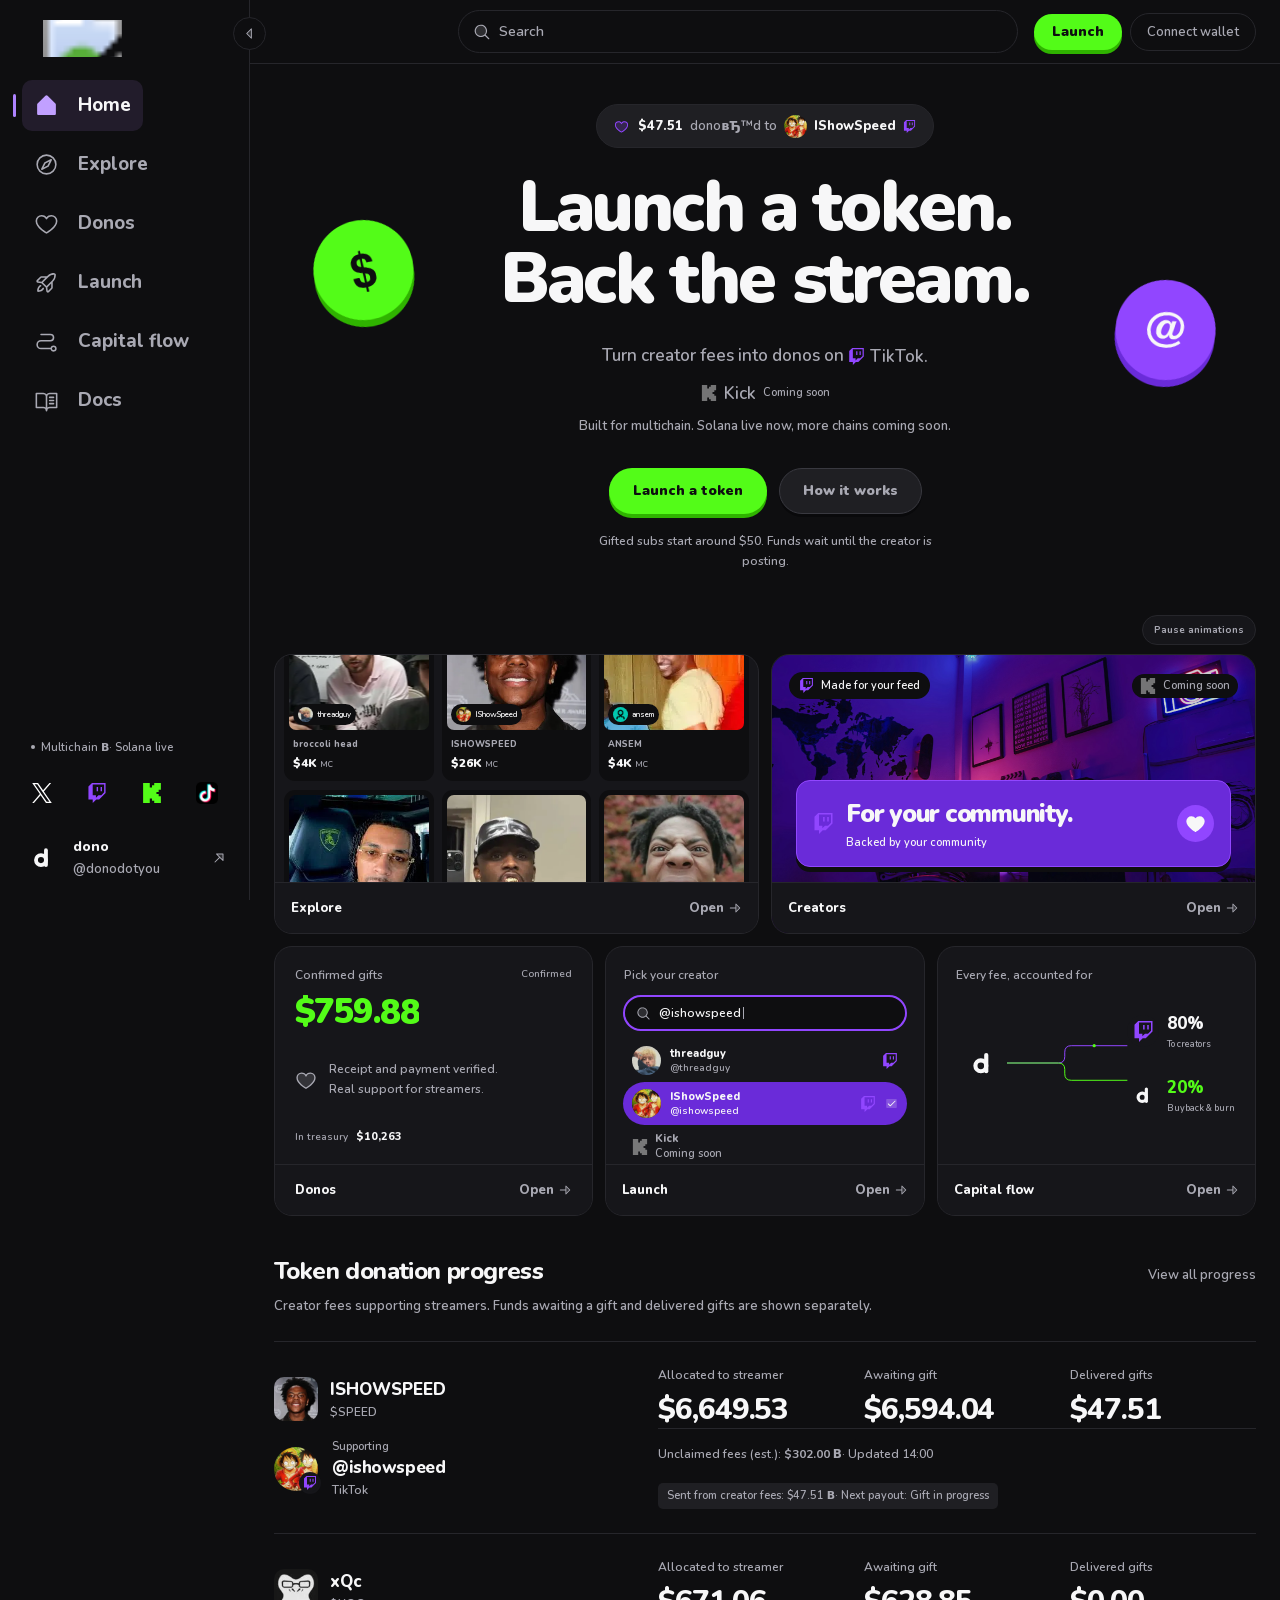
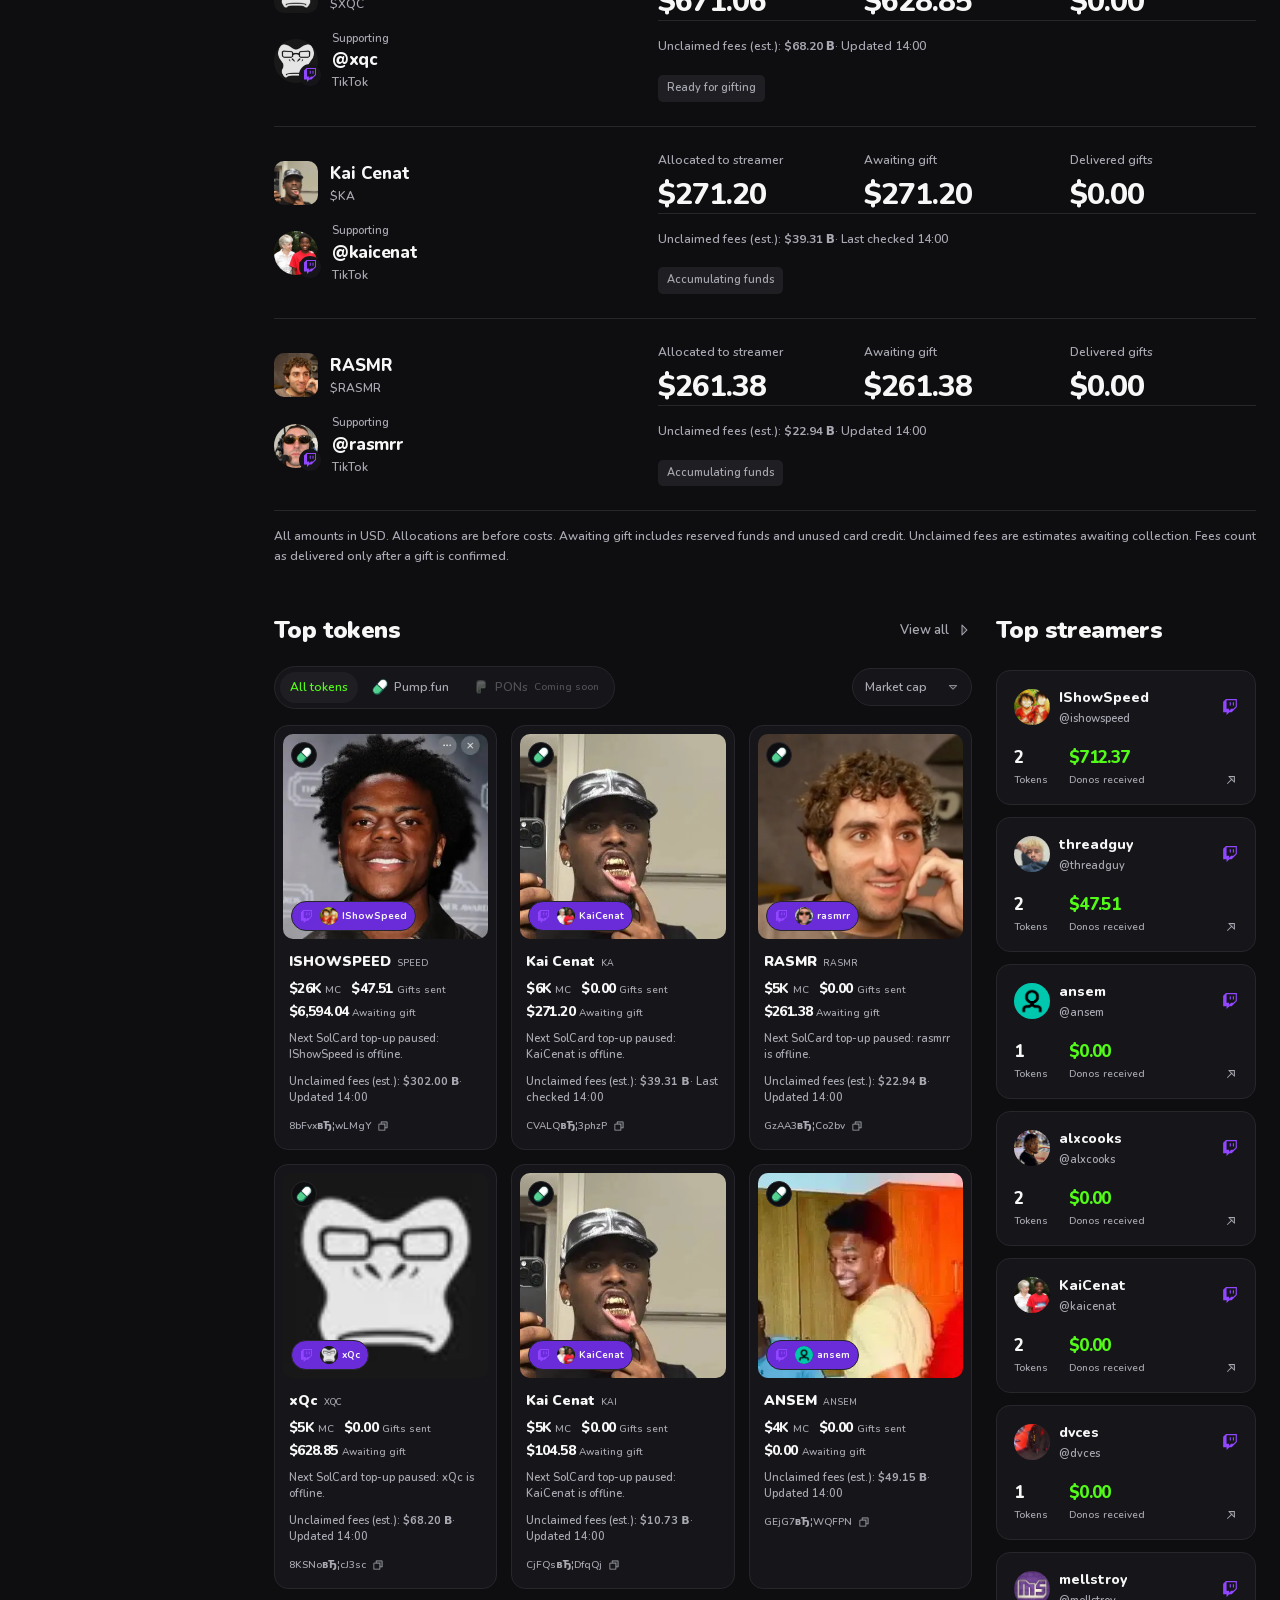
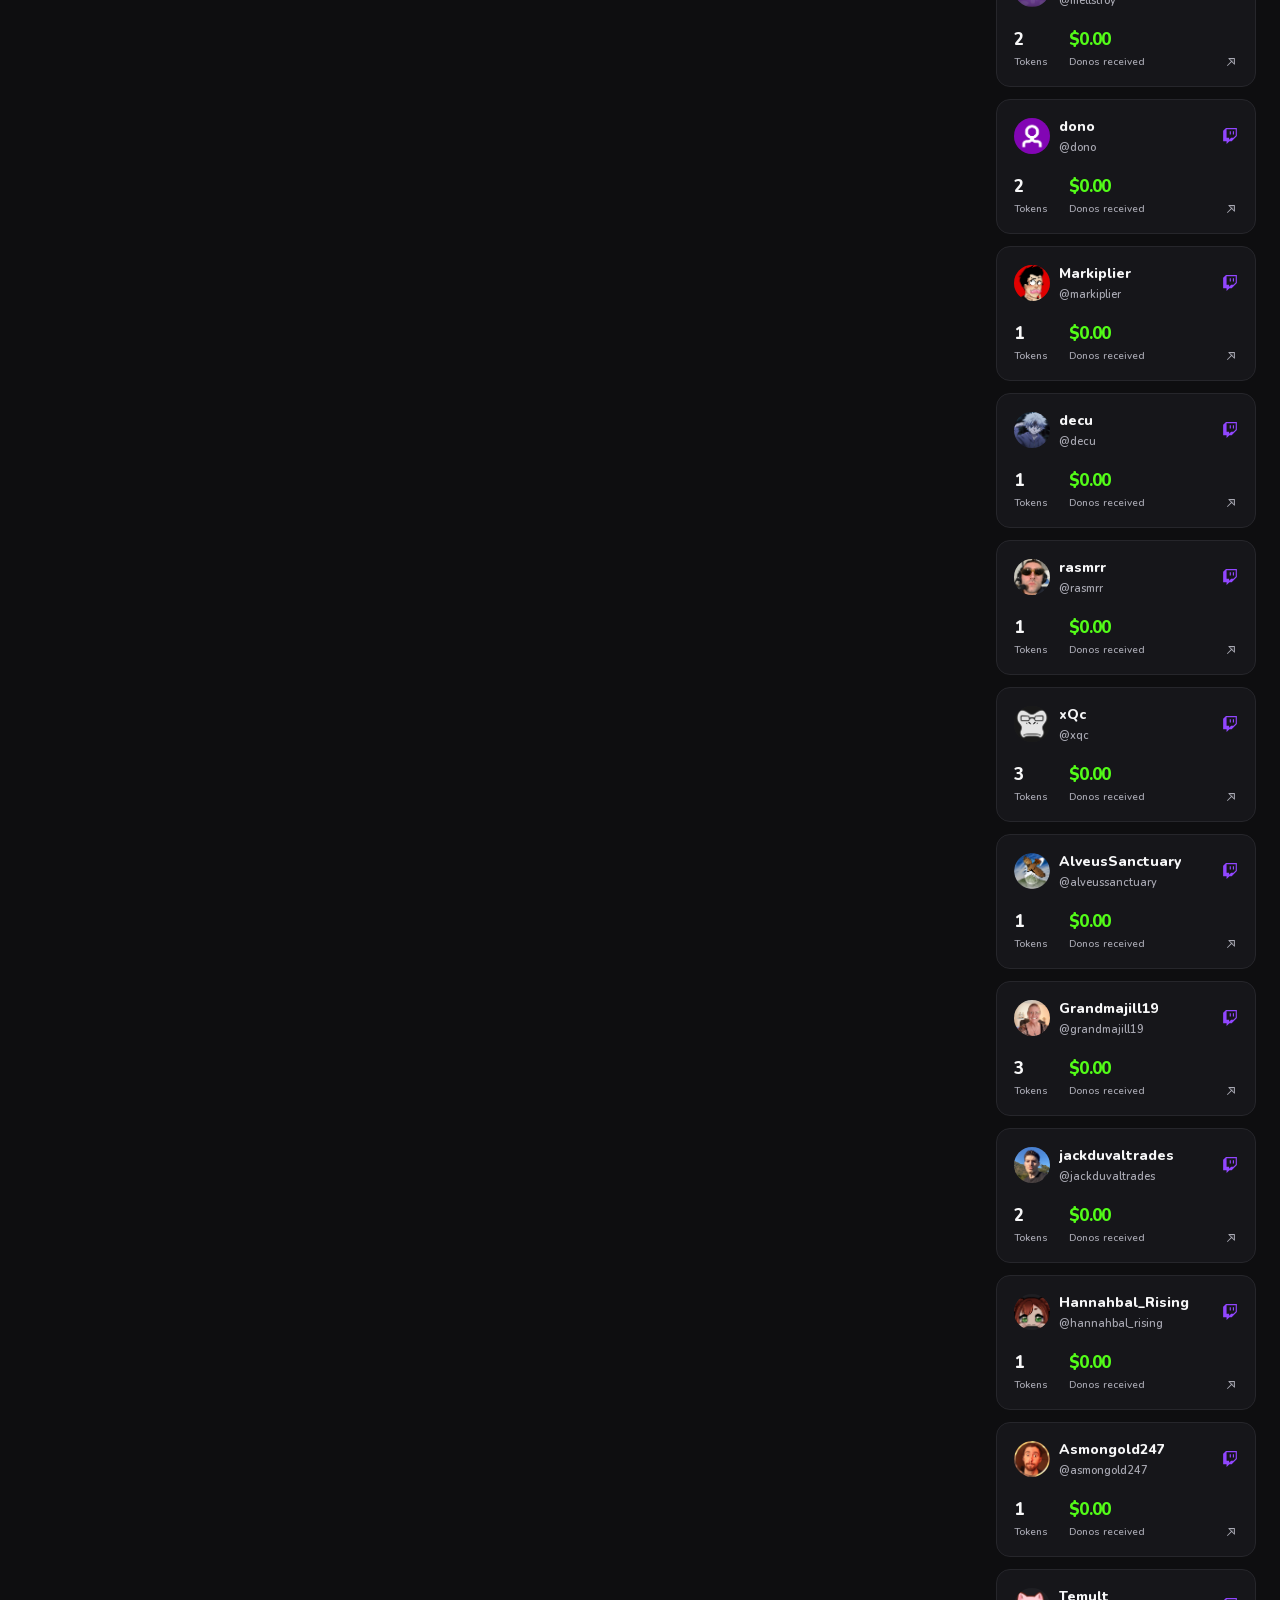
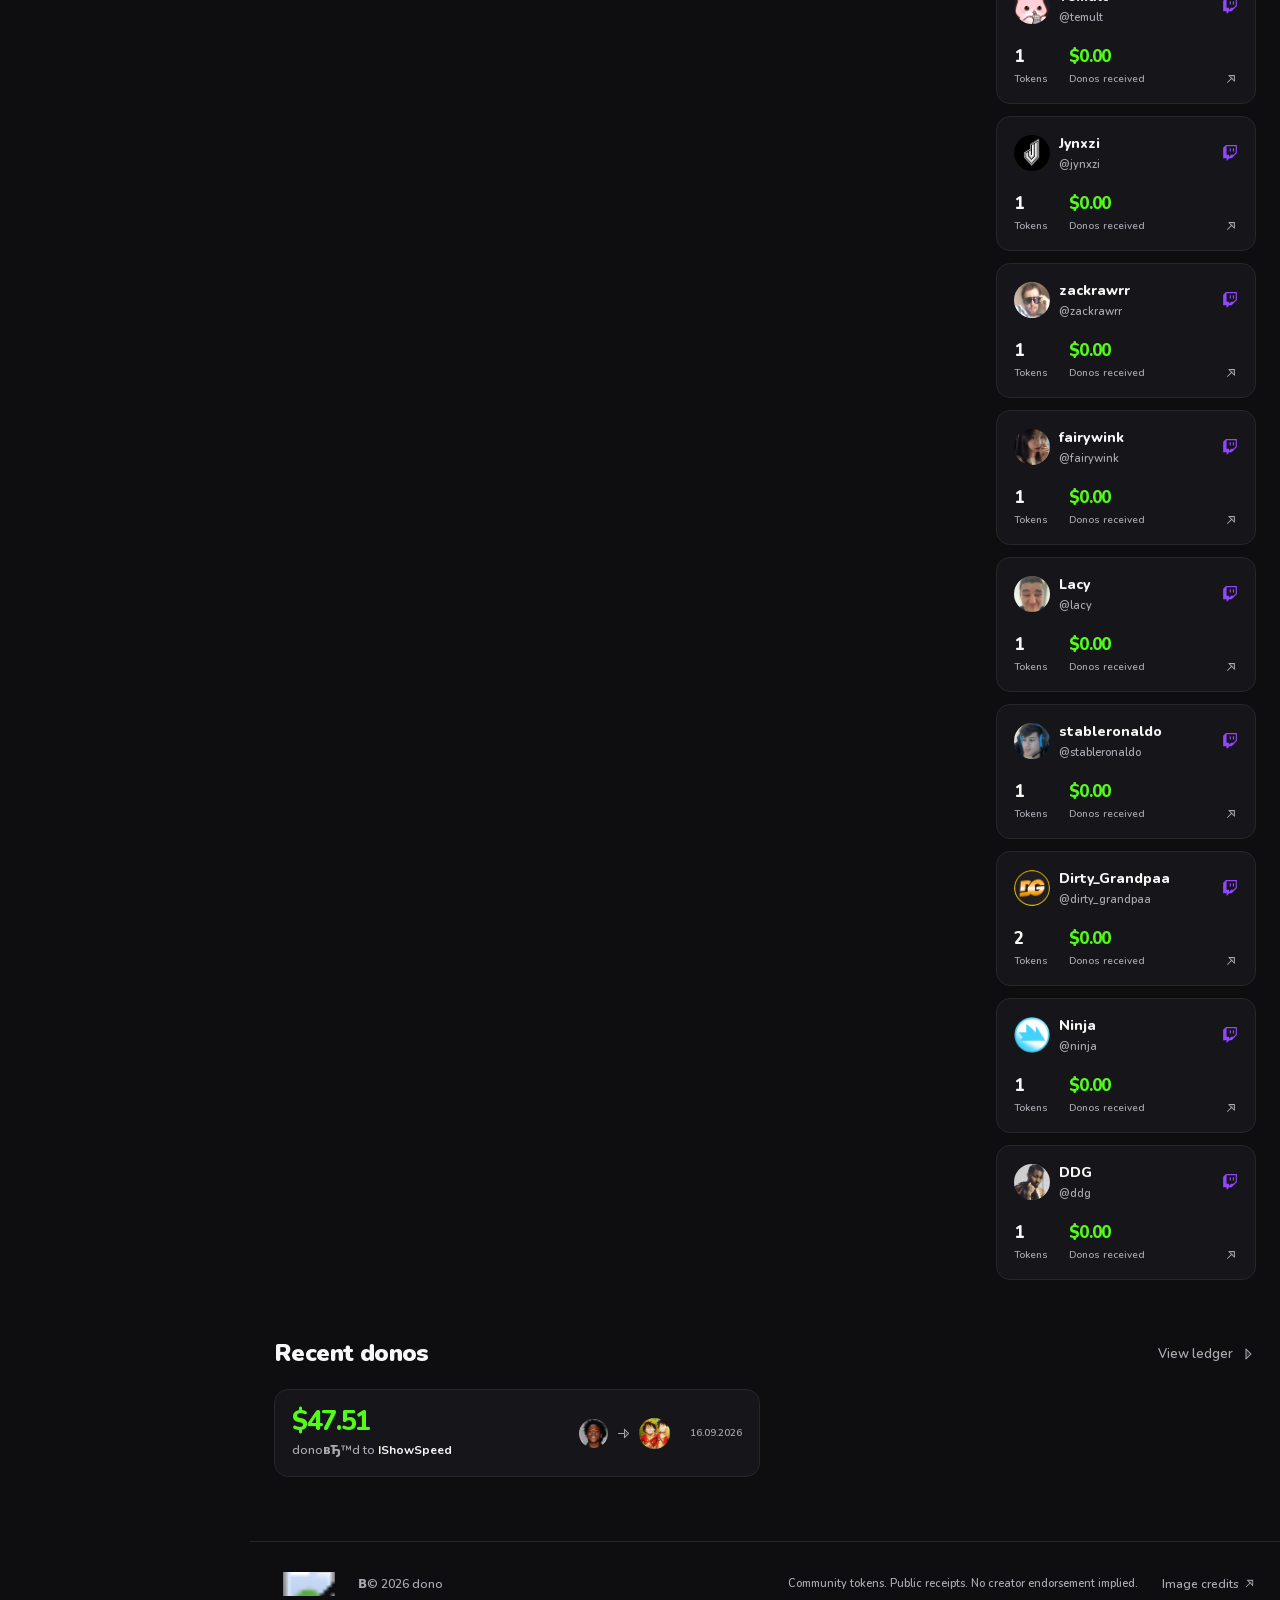
==== index.html @ 55360d6b "Adapt launchpad for TikTok creators" ====
<!DOCTYPE html><html><head><meta charset="utf-8"><meta name="download_date" content="2026-09-17T11:01:28.555Z"/>
    
    <meta name="viewport" content="width=device-width, initial-scale=1.0">
    <meta name="theme-color" content="#0E0E10">
    <meta name="description" content="Launch a creator token. Grow the community. A multichain launchpad for TikTok creators and their communities. Solana is live, with more chains coming soon.">
    <title>Home В· dono</title>
    <link rel="icon" type="image/svg+xml" href="https://dono.you/favicon.svg">
    <link rel="apple-touch-icon" href="https://dono.you/assets/brand/apple-touch-icon.png">
    <link rel="preload" href="[data-uri]" as="font" type="font/woff2" crossorigin="">
    <script type="module" crossorigin="">const __vite__mapDeps=(i,m=__vite__mapDeps,d=(m.f||(m.f=["assets/privy-session-Rz7B_h2-.js","assets/react-vendor-D3U2ktcG.js","assets/privy-session-D7V2vsSy.css","assets/Transparency-CB7w_ZiJ.js","assets/primitives-CdipnXFA.js","assets/motion-DFZo2bCO.js","assets/TokenPriceChart-DghXw4JD.js","assets/TokenPriceChart-BIA26uAX.css","assets/AcceptanceReceipt-Ctaj4azS.js","assets/AcceptanceReceipt-D33PC5mJ.css","assets/Transparency-CRgH2kdl.css","assets/platform-treasury-BzPeKQYd.css","assets/Launch-Cc-HjrIz.js","assets/Launch-CVpWvoyp.css","assets/Details-B47q3wM1.js","assets/Admin-BVRLnPTO.js","assets/Admin-BH1dNY8k.css"])))=>i.map(i=>d[i]);
var f1=Object.defineProperty;var g1=(e,n,r)=>n in e?f1(e,n,{enumerable:!0,configurable:!0,writable:!0,value:r}):e[n]=r;var j=(e,n,r)=>g1(e,typeof n!="symbol"?n+"":n,r);import{r as t,j as a,L as y,c as x1,u as A1,d as y1,e as b1,f as U,N as w1,h as E1,t as j1,B as Z1}from"./react-vendor-D3U2ktcG.js";import{D as m0,t as h0,v as u0,w as p0,x as f0,y as M1,z as H1,P as v1,A as C1,B as V1,E as N1,F as L1,G as k1}from"./primitives-CdipnXFA.js";import{u as F1,m as W,A as g0,M as S1}from"./motion-DFZo2bCO.js";(function(){const n=document.createElement("link").relList;if(n&&n.supports&&n.supports("modulepreload"))return;for(const o of document.querySelectorAll('link[rel="modulepreload"]'))s(o);new MutationObserver(o=>{for(const i of o)if(i.type==="childList")for(const c of i.addedNodes)c.tagName==="LINK"&&c.rel==="modulepreload"&&s(c)}).observe(document,{childList:!0,subtree:!0});function r(o){const i={};return o.integrity&&(i.integrity=o.integrity),o.referrerPolicy&&(i.referrerPolicy=o.referrerPolicy),o.crossOrigin==="use-credentials"?i.credentials="include":o.crossOrigin==="anonymous"?i.credentials="omit":i.credentials="same-origin",i}function s(o){if(o.ep)return;o.ep=!0;const i=r(o);fetch(o.href,i)}})();const $1="modulepreload",U1=function(e){return"/"+e},qe={},z=function(n,r,s){let o=Promise.resolve();if(r&&r.length>0){let c=function(d){return Promise.all(d.map(h=>Promise.resolve(h).then(p=>({status:"fulfilled",value:p}),p=>({status:"rejected",reason:p}))))};document.getElementsByTagName("link");const l=document.querySelector("meta[property=csp-nonce]"),m=(l==null?void 0:l.nonce)||(l==null?void 0:l.getAttribute("nonce"));o=c(r.map(d=>{if(d=U1(d),d in qe)return;qe[d]=!0;const h=d.endsWith(".css"),p=h?'[rel="stylesheet"]':"";if(document.querySelector(`link[href="${d}"]${p}`))return;const u=document.createElement("link");if(u.rel=h?"stylesheet":$1,h||(u.as="script"),u.crossOrigin="",u.href=d,m&&u.setAttribute("nonce",m),document.head.appendChild(u),h)return new Promise((g,x)=>{u.addEventListener("load",g),u.addEventListener("error",()=>x(new Error(`Unable to preload CSS for ${d}`)))})}))}function i(c){const l=new Event("vite:preloadError",{cancelable:!0});if(l.payload=c,window.dispatchEvent(l),!l.defaultPrevented)throw c}return o.then(c=>{for(const l of c||[])l.status==="rejected"&&i(l.reason);return n().catch(i)})},I1=new Map([["bold",t.createElement(t.Fragment,null,t.createElement("path",{d:"M228,128a12,12,0,0,1-12,12H69l51.52,51.51a12,12,0,0,1-17,17l-72-72a12,12,0,0,1,0-17l72-72a12,12,0,0,1,17,17L69,116H216A12,12,0,0,1,228,128Z"}))],["duotone",t.createElement(t.Fragment,null,t.createElement("path",{d:"M112,56V200L40,128Z",opacity:"0.2"}),t.createElement("path",{d:"M216,120H120V56a8,8,0,0,0-13.66-5.66l-72,72a8,8,0,0,0,0,11.32l72,72A8,8,0,0,0,120,200V136h96a8,8,0,0,0,0-16ZM104,180.69,51.31,128,104,75.31Z"}))],["fill",t.createElement(t.Fragment,null,t.createElement("path",{d:"M224,128a8,8,0,0,1-8,8H120v64a8,8,0,0,1-13.66,5.66l-72-72a8,8,0,0,1,0-11.32l72-72A8,8,0,0,1,120,56v64h96A8,8,0,0,1,224,128Z"}))],["light",t.createElement(t.Fragment,null,t.createElement("path",{d:"M222,128a6,6,0,0,1-6,6H54.49l61.75,61.76a6,6,0,1,1-8.48,8.48l-72-72a6,6,0,0,1,0-8.48l72-72a6,6,0,0,1,8.48,8.48L54.49,122H216A6,6,0,0,1,222,128Z"}))],["regular",t.createElement(t.Fragment,null,t.createElement("path",{d:"M224,128a8,8,0,0,1-8,8H59.31l58.35,58.34a8,8,0,0,1-11.32,11.32l-72-72a8,8,0,0,1,0-11.32l72-72a8,8,0,0,1,11.32,11.32L59.31,120H216A8,8,0,0,1,224,128Z"}))],["thin",t.createElement(t.Fragment,null,t.createElement("path",{d:"M220,128a4,4,0,0,1-4,4H49.66l65.17,65.17a4,4,0,0,1-5.66,5.66l-72-72a4,4,0,0,1,0-5.66l72-72a4,4,0,0,1,5.66,5.66L49.66,124H216A4,4,0,0,1,220,128Z"}))]]),D1=new Map([["bold",t.createElement(t.Fragment,null,t.createElement("path",{d:"M224.49,136.49l-72,72a12,12,0,0,1-17-17L187,140H40a12,12,0,0,1,0-24H187L135.51,64.48a12,12,0,0,1,17-17l72,72A12,12,0,0,1,224.49,136.49Z"}))],["duotone",t.createElement(t.Fragment,null,t.createElement("path",{d:"M216,128l-72,72V56Z",opacity:"0.2"}),t.createElement("path",{d:"M221.66,122.34l-72-72A8,8,0,0,0,136,56v64H40a8,8,0,0,0,0,16h96v64a8,8,0,0,0,13.66,5.66l72-72A8,8,0,0,0,221.66,122.34ZM152,180.69V75.31L204.69,128Z"}))],["fill",t.createElement(t.Fragment,null,t.createElement("path",{d:"M221.66,133.66l-72,72A8,8,0,0,1,136,200V136H40a8,8,0,0,1,0-16h96V56a8,8,0,0,1,13.66-5.66l72,72A8,8,0,0,1,221.66,133.66Z"}))],["light",t.createElement(t.Fragment,null,t.createElement("path",{d:"M220.24,132.24l-72,72a6,6,0,0,1-8.48-8.48L201.51,134H40a6,6,0,0,1,0-12H201.51L139.76,60.24a6,6,0,0,1,8.48-8.48l72,72A6,6,0,0,1,220.24,132.24Z"}))],["regular",t.createElement(t.Fragment,null,t.createElement("path",{d:"M221.66,133.66l-72,72a8,8,0,0,1-11.32-11.32L196.69,136H40a8,8,0,0,1,0-16H196.69L138.34,61.66a8,8,0,0,1,11.32-11.32l72,72A8,8,0,0,1,221.66,133.66Z"}))],["thin",t.createElement(t.Fragment,null,t.createElement("path",{d:"M218.83,130.83l-72,72a4,4,0,0,1-5.66-5.66L206.34,132H40a4,4,0,0,1,0-8H206.34L141.17,58.83a4,4,0,0,1,5.66-5.66l72,72A4,4,0,0,1,218.83,130.83Z"}))]]),R1=new Map([["bold",t.createElement(t.Fragment,null,t.createElement("path",{d:"M228,104a12,12,0,0,1-24,0V69l-59.51,59.51a12,12,0,0,1-17-17L187,52H152a12,12,0,0,1,0-24h64a12,12,0,0,1,12,12Zm-44,24a12,12,0,0,0-12,12v64H52V84h64a12,12,0,0,0,0-24H48A20,20,0,0,0,28,80V208a20,20,0,0,0,20,20H176a20,20,0,0,0,20-20V140A12,12,0,0,0,184,128Z"}))],["duotone",t.createElement(t.Fragment,null,t.createElement("path",{d:"M184,80V208a8,8,0,0,1-8,8H48a8,8,0,0,1-8-8V80a8,8,0,0,1,8-8H176A8,8,0,0,1,184,80Z",opacity:"0.2"}),t.createElement("path",{d:"M224,104a8,8,0,0,1-16,0V59.32l-66.33,66.34a8,8,0,0,1-11.32-11.32L196.68,48H152a8,8,0,0,1,0-16h64a8,8,0,0,1,8,8Zm-40,24a8,8,0,0,0-8,8v72H48V80h72a8,8,0,0,0,0-16H48A16,16,0,0,0,32,80V208a16,16,0,0,0,16,16H176a16,16,0,0,0,16-16V136A8,8,0,0,0,184,128Z"}))],["fill",t.createElement(t.Fragment,null,t.createElement("path",{d:"M192,136v72a16,16,0,0,1-16,16H48a16,16,0,0,1-16-16V80A16,16,0,0,1,48,64h72a8,8,0,0,1,0,16H48V208H176V136a8,8,0,0,1,16,0Zm32-96a8,8,0,0,0-8-8H152a8,8,0,0,0-5.66,13.66L172.69,72l-42.35,42.34a8,8,0,0,0,11.32,11.32L184,83.31l26.34,26.35A8,8,0,0,0,224,104Z"}))],["light",t.createElement(t.Fragment,null,t.createElement("path",{d:"M222,104a6,6,0,0,1-12,0V54.49l-69.75,69.75a6,6,0,0,1-8.48-8.48L201.51,46H152a6,6,0,0,1,0-12h64a6,6,0,0,1,6,6Zm-38,26a6,6,0,0,0-6,6v72a2,2,0,0,1-2,2H48a2,2,0,0,1-2-2V80a2,2,0,0,1,2-2h72a6,6,0,0,0,0-12H48A14,14,0,0,0,34,80V208a14,14,0,0,0,14,14H176a14,14,0,0,0,14-14V136A6,6,0,0,0,184,130Z"}))],["regular",t.createElement(t.Fragment,null,t.createElement("path",{d:"M224,104a8,8,0,0,1-16,0V59.32l-66.33,66.34a8,8,0,0,1-11.32-11.32L196.68,48H152a8,8,0,0,1,0-16h64a8,8,0,0,1,8,8Zm-40,24a8,8,0,0,0-8,8v72H48V80h72a8,8,0,0,0,0-16H48A16,16,0,0,0,32,80V208a16,16,0,0,0,16,16H176a16,16,0,0,0,16-16V136A8,8,0,0,0,184,128Z"}))],["thin",t.createElement(t.Fragment,null,t.createElement("path",{d:"M220,104a4,4,0,0,1-8,0V49.66l-73.16,73.17a4,4,0,0,1-5.66-5.66L206.34,44H152a4,4,0,0,1,0-8h64a4,4,0,0,1,4,4Zm-36,28a4,4,0,0,0-4,4v72a4,4,0,0,1-4,4H48a4,4,0,0,1-4-4V80a4,4,0,0,1,4-4h72a4,4,0,0,0,0-8H48A12,12,0,0,0,36,80V208a12,12,0,0,0,12,12H176a12,12,0,0,0,12-12V136A4,4,0,0,0,184,132Z"}))]]),P1=new Map([["bold",t.createElement(t.Fragment,null,t.createElement("path",{d:"M204,64V168a12,12,0,0,1-24,0V93L72.49,200.49a12,12,0,0,1-17-17L163,76H88a12,12,0,0,1,0-24H192A12,12,0,0,1,204,64Z"}))],["duotone",t.createElement(t.Fragment,null,t.createElement("path",{d:"M192,64V168L88,64Z",opacity:"0.2"}),t.createElement("path",{d:"M192,56H88a8,8,0,0,0-5.66,13.66L128.69,116,58.34,186.34a8,8,0,0,0,11.32,11.32L140,127.31l46.34,46.35A8,8,0,0,0,200,168V64A8,8,0,0,0,192,56Zm-8,92.69-38.34-38.34h0L107.31,72H184Z"}))],["fill",t.createElement(t.Fragment,null,t.createElement("path",{d:"M200,64V168a8,8,0,0,1-13.66,5.66L140,127.31,69.66,197.66a8,8,0,0,1-11.32-11.32L128.69,116,82.34,69.66A8,8,0,0,1,88,56H192A8,8,0,0,1,200,64Z"}))],["light",t.createElement(t.Fragment,null,t.createElement("path",{d:"M198,64V168a6,6,0,0,1-12,0V78.48L68.24,196.24a6,6,0,0,1-8.48-8.48L177.52,70H88a6,6,0,0,1,0-12H192A6,6,0,0,1,198,64Z"}))],["regular",t.createElement(t.Fragment,null,t.createElement("path",{d:"M200,64V168a8,8,0,0,1-16,0V83.31L69.66,197.66a8,8,0,0,1-11.32-11.32L172.69,72H88a8,8,0,0,1,0-16H192A8,8,0,0,1,200,64Z"}))],["thin",t.createElement(t.Fragment,null,t.createElement("path",{d:"M196,64V168a4,4,0,0,1-8,0V73.66L66.83,194.83a4,4,0,0,1-5.66-5.66L182.34,68H88a4,4,0,0,1,0-8H192A4,4,0,0,1,196,64Z"}))]]),T1=new Map([["bold",t.createElement(t.Fragment,null,t.createElement("path",{d:"M232,44H160a43.86,43.86,0,0,0-32,13.85A43.86,43.86,0,0,0,96,44H24A12,12,0,0,0,12,56V200a12,12,0,0,0,12,12H96a20,20,0,0,1,20,20,12,12,0,0,0,24,0,20,20,0,0,1,20-20h72a12,12,0,0,0,12-12V56A12,12,0,0,0,232,44ZM96,188H36V68H96a20,20,0,0,1,20,20V192.81A43.79,43.79,0,0,0,96,188Zm124,0H160a43.71,43.71,0,0,0-20,4.83V88a20,20,0,0,1,20-20h60ZM164,96h32a12,12,0,0,1,0,24H164a12,12,0,0,1,0-24Zm44,52a12,12,0,0,1-12,12H164a12,12,0,0,1,0-24h32A12,12,0,0,1,208,148Z"}))],["duotone",t.createElement(t.Fragment,null,t.createElement("path",{d:"M232,56V200H160a32,32,0,0,0-32,32V88a32,32,0,0,1,32-32Z",opacity:"0.2"}),t.createElement("path",{d:"M232,48H160a40,40,0,0,0-32,16A40,40,0,0,0,96,48H24a8,8,0,0,0-8,8V200a8,8,0,0,0,8,8H96a24,24,0,0,1,24,24,8,8,0,0,0,16,0,24,24,0,0,1,24-24h72a8,8,0,0,0,8-8V56A8,8,0,0,0,232,48ZM96,192H32V64H96a24,24,0,0,1,24,24V200A39.81,39.81,0,0,0,96,192Zm128,0H160a39.81,39.81,0,0,0-24,8V88a24,24,0,0,1,24-24h64ZM160,88h40a8,8,0,0,1,0,16H160a8,8,0,0,1,0-16Zm48,40a8,8,0,0,1-8,8H160a8,8,0,0,1,0-16h40A8,8,0,0,1,208,128Zm0,32a8,8,0,0,1-8,8H160a8,8,0,0,1,0-16h40A8,8,0,0,1,208,160Z"}))],["fill",t.createElement(t.Fragment,null,t.createElement("path",{d:"M232,48H168a32,32,0,0,0-32,32v87.73a8.17,8.17,0,0,1-7.47,8.25,8,8,0,0,1-8.53-8V80A32,32,0,0,0,88,48H24a8,8,0,0,0-8,8V200a8,8,0,0,0,8,8H96a24,24,0,0,1,24,23.94,7.9,7.9,0,0,0,5.12,7.55A8,8,0,0,0,136,232a24,24,0,0,1,24-24h72a8,8,0,0,0,8-8V56A8,8,0,0,0,232,48ZM208,168H168.27a8.17,8.17,0,0,1-8.25-7.47,8,8,0,0,1,8-8.53h39.73a8.17,8.17,0,0,1,8.25,7.47A8,8,0,0,1,208,168Zm0-32H168.27a8.17,8.17,0,0,1-8.25-7.47,8,8,0,0,1,8-8.53h39.73a8.17,8.17,0,0,1,8.25,7.47A8,8,0,0,1,208,136Zm0-32H168.27A8.17,8.17,0,0,1,160,96.53,8,8,0,0,1,168,88h39.73A8.17,8.17,0,0,1,216,95.47,8,8,0,0,1,208,104Z"}))],["light",t.createElement(t.Fragment,null,t.createElement("path",{d:"M232,50H160a38,38,0,0,0-32,17.55A38,38,0,0,0,96,50H24a6,6,0,0,0-6,6V200a6,6,0,0,0,6,6H96a26,26,0,0,1,26,26,6,6,0,0,0,12,0,26,26,0,0,1,26-26h72a6,6,0,0,0,6-6V56A6,6,0,0,0,232,50ZM96,194H30V62H96a26,26,0,0,1,26,26V204.31A37.86,37.86,0,0,0,96,194Zm130,0H160a37.87,37.87,0,0,0-26,10.32V88a26,26,0,0,1,26-26h66ZM160,90h40a6,6,0,0,1,0,12H160a6,6,0,0,1,0-12Zm46,38a6,6,0,0,1-6,6H160a6,6,0,0,1,0-12h40A6,6,0,0,1,206,128Zm0,32a6,6,0,0,1-6,6H160a6,6,0,0,1,0-12h40A6,6,0,0,1,206,160Z"}))],["regular",t.createElement(t.Fragment,null,t.createElement("path",{d:"M232,48H160a40,40,0,0,0-32,16A40,40,0,0,0,96,48H24a8,8,0,0,0-8,8V200a8,8,0,0,0,8,8H96a24,24,0,0,1,24,24,8,8,0,0,0,16,0,24,24,0,0,1,24-24h72a8,8,0,0,0,8-8V56A8,8,0,0,0,232,48ZM96,192H32V64H96a24,24,0,0,1,24,24V200A39.81,39.81,0,0,0,96,192Zm128,0H160a39.81,39.81,0,0,0-24,8V88a24,24,0,0,1,24-24h64ZM160,88h40a8,8,0,0,1,0,16H160a8,8,0,0,1,0-16Zm48,40a8,8,0,0,1-8,8H160a8,8,0,0,1,0-16h40A8,8,0,0,1,208,128Zm0,32a8,8,0,0,1-8,8H160a8,8,0,0,1,0-16h40A8,8,0,0,1,208,160Z"}))],["thin",t.createElement(t.Fragment,null,t.createElement("path",{d:"M232,52H160a36,36,0,0,0-32,19.54A36,36,0,0,0,96,52H24a4,4,0,0,0-4,4V200a4,4,0,0,0,4,4H96a28,28,0,0,1,28,28,4,4,0,0,0,8,0,28,28,0,0,1,28-28h72a4,4,0,0,0,4-4V56A4,4,0,0,0,232,52ZM96,196H28V60H96a28,28,0,0,1,28,28V209.4A35.94,35.94,0,0,0,96,196Zm132,0H160a35.94,35.94,0,0,0-28,13.41V88a28,28,0,0,1,28-28h68ZM160,92h40a4,4,0,0,1,0,8H160a4,4,0,0,1,0-8Zm44,36a4,4,0,0,1-4,4H160a4,4,0,0,1,0-8h40A4,4,0,0,1,204,128Zm0,32a4,4,0,0,1-4,4H160a4,4,0,0,1,0-8h40A4,4,0,0,1,204,160Z"}))]]),z1=new Map([["bold",t.createElement(t.Fragment,null,t.createElement("path",{d:"M128,84a44,44,0,1,0,44,44A44.05,44.05,0,0,0,128,84Zm0,64a20,20,0,1,1,20-20A20,20,0,0,1,128,148Zm77.39,12.7A83.94,83.94,0,0,1,190.61,184a12,12,0,0,1-17.89-16,59.92,59.92,0,0,0,0-80,12,12,0,0,1,17.89-16,84.07,84.07,0,0,1,14.78,88.7ZM83.28,168a12,12,0,0,1-17.89,16,83.94,83.94,0,0,1,0-112A12,12,0,0,1,83.28,88a59.92,59.92,0,0,0,0,80ZM252,128a123.63,123.63,0,0,1-35.43,86.78A12,12,0,1,1,199.43,198a99.88,99.88,0,0,0,0-140,12,12,0,0,1,17.14-16.8A123.63,123.63,0,0,1,252,128ZM56.57,198a12,12,0,0,1-17.14,16.8,123.89,123.89,0,0,1,0-173.56A12,12,0,0,1,56.57,58a99.88,99.88,0,0,0,0,140Z"}))],["duotone",t.createElement(t.Fragment,null,t.createElement("path",{d:"M160,128a32,32,0,1,1-32-32A32,32,0,0,1,160,128Z",opacity:"0.2"}),t.createElement("path",{d:"M128,88a40,40,0,1,0,40,40A40,40,0,0,0,128,88Zm0,64a24,24,0,1,1,24-24A24,24,0,0,1,128,152Zm73.71,7.14a80,80,0,0,1-14.08,22.2,8,8,0,0,1-11.92-10.67,63.95,63.95,0,0,0,0-85.33,8,8,0,1,1,11.92-10.67,80.08,80.08,0,0,1,14.08,84.47ZM69,103.09a64,64,0,0,0,11.26,67.58,8,8,0,0,1-11.92,10.67,79.93,79.93,0,0,1,0-106.67A8,8,0,1,1,80.29,85.34,63.77,63.77,0,0,0,69,103.09ZM248,128a119.58,119.58,0,0,1-34.29,84,8,8,0,1,1-11.42-11.2,103.9,103.9,0,0,0,0-145.56A8,8,0,1,1,213.71,44,119.58,119.58,0,0,1,248,128ZM53.71,200.78A8,8,0,1,1,42.29,212a119.87,119.87,0,0,1,0-168,8,8,0,1,1,11.42,11.2,103.9,103.9,0,0,0,0,145.56Z"}))],["fill",t.createElement(t.Fragment,null,t.createElement("path",{d:"M168,128a40,40,0,1,1-40-40A40,40,0,0,1,168,128Zm40,0a79.74,79.74,0,0,0-20.37-53.33,8,8,0,1,0-11.92,10.67,64,64,0,0,1,0,85.33,8,8,0,0,0,11.92,10.67A79.79,79.79,0,0,0,208,128ZM80.29,85.34A8,8,0,1,0,68.37,74.67a79.94,79.94,0,0,0,0,106.67,8,8,0,0,0,11.92-10.67,63.95,63.95,0,0,1,0-85.33Zm158.28-4A119.48,119.48,0,0,0,213.71,44a8,8,0,1,0-11.42,11.2,103.9,103.9,0,0,1,0,145.56A8,8,0,1,0,213.71,212,120.12,120.12,0,0,0,238.57,81.29ZM32.17,168.48A103.9,103.9,0,0,1,53.71,55.22,8,8,0,1,0,42.29,44a119.87,119.87,0,0,0,0,168,8,8,0,1,0,11.42-11.2A103.61,103.61,0,0,1,32.17,168.48Z"}))],["light",t.createElement(t.Fragment,null,t.createElement("path",{d:"M128,90a38,38,0,1,0,38,38A38,38,0,0,0,128,90Zm0,64a26,26,0,1,1,26-26A26,26,0,0,1,128,154Zm78-26a77.74,77.74,0,0,1-19.86,52,6,6,0,0,1-8.94-8,65.93,65.93,0,0,0,0-88,6,6,0,1,1,8.94-8A77.74,77.74,0,0,1,206,128ZM67.18,102.31A65.93,65.93,0,0,0,78.8,172a6,6,0,0,1-.47,8.47,6,6,0,0,1-8.47-.47,77.93,77.93,0,0,1,0-104,6,6,0,1,1,8.94,8A66.21,66.21,0,0,0,67.18,102.31ZM246,128a117.71,117.71,0,0,1-33.71,82.58,6,6,0,0,1-8.58-8.4,105.88,105.88,0,0,0,0-148.36,6,6,0,0,1,8.58-8.4A117.71,117.71,0,0,1,246,128ZM52.29,202.18a6,6,0,0,1-8.58,8.4,117.92,117.92,0,0,1,0-165.16,6,6,0,1,1,8.58,8.4,105.88,105.88,0,0,0,0,148.36Z"}))],["regular",t.createElement(t.Fragment,null,t.createElement("path",{d:"M128,88a40,40,0,1,0,40,40A40,40,0,0,0,128,88Zm0,64a24,24,0,1,1,24-24A24,24,0,0,1,128,152Zm73.71,7.14a80,80,0,0,1-14.08,22.2,8,8,0,0,1-11.92-10.67,63.95,63.95,0,0,0,0-85.33,8,8,0,1,1,11.92-10.67,80.08,80.08,0,0,1,14.08,84.47ZM69,103.09a64,64,0,0,0,11.26,67.58,8,8,0,0,1-11.92,10.67,79.93,79.93,0,0,1,0-106.67A8,8,0,1,1,80.29,85.34,63.77,63.77,0,0,0,69,103.09ZM248,128a119.58,119.58,0,0,1-34.29,84,8,8,0,1,1-11.42-11.2,103.9,103.9,0,0,0,0-145.56A8,8,0,1,1,213.71,44,119.58,119.58,0,0,1,248,128ZM53.71,200.78A8,8,0,1,1,42.29,212a119.87,119.87,0,0,1,0-168,8,8,0,1,1,11.42,11.2,103.9,103.9,0,0,0,0,145.56Z"}))],["thin",t.createElement(t.Fragment,null,t.createElement("path",{d:"M128,92a36,36,0,1,0,36,36A36,36,0,0,0,128,92Zm0,64a28,28,0,1,1,28-28A28,28,0,0,1,128,156Zm76-28a75.74,75.74,0,0,1-19.35,50.67,4,4,0,0,1-6-5.34,67.92,67.92,0,0,0,0-90.66,4,4,0,0,1,6-5.34A75.74,75.74,0,0,1,204,128ZM65.34,101.53a67.92,67.92,0,0,0,12,71.8,4,4,0,0,1-6,5.34,75.93,75.93,0,0,1,0-101.34,4,4,0,1,1,6,5.34A68,68,0,0,0,65.34,101.53ZM244,128a115.68,115.68,0,0,1-33.14,81.18,4,4,0,0,1-5.72-5.6,107.89,107.89,0,0,0,0-151.16,4,4,0,0,1,5.72-5.6A115.68,115.68,0,0,1,244,128ZM50.86,203.58a4,4,0,0,1-5.72,5.6,115.91,115.91,0,0,1,0-162.36,4,4,0,1,1,5.72,5.6,107.89,107.89,0,0,0,0,151.16Z"}))]]),O1=new Map([["bold",t.createElement(t.Fragment,null,t.createElement("path",{d:"M216.49,104.49l-80,80a12,12,0,0,1-17,0l-80-80a12,12,0,0,1,17-17L128,159l71.51-71.52a12,12,0,0,1,17,17Z"}))],["duotone",t.createElement(t.Fragment,null,t.createElement("path",{d:"M208,96l-80,80L48,96Z",opacity:"0.2"}),t.createElement("path",{d:"M215.39,92.94A8,8,0,0,0,208,88H48a8,8,0,0,0-5.66,13.66l80,80a8,8,0,0,0,11.32,0l80-80A8,8,0,0,0,215.39,92.94ZM128,164.69,67.31,104H188.69Z"}))],["fill",t.createElement(t.Fragment,null,t.createElement("path",{d:"M213.66,101.66l-80,80a8,8,0,0,1-11.32,0l-80-80A8,8,0,0,1,48,88H208a8,8,0,0,1,5.66,13.66Z"}))],["light",t.createElement(t.Fragment,null,t.createElement("path",{d:"M212.24,100.24l-80,80a6,6,0,0,1-8.48,0l-80-80a6,6,0,0,1,8.48-8.48L128,167.51l75.76-75.75a6,6,0,0,1,8.48,8.48Z"}))],["regular",t.createElement(t.Fragment,null,t.createElement("path",{d:"M213.66,101.66l-80,80a8,8,0,0,1-11.32,0l-80-80A8,8,0,0,1,53.66,90.34L128,164.69l74.34-74.35a8,8,0,0,1,11.32,11.32Z"}))],["thin",t.createElement(t.Fragment,null,t.createElement("path",{d:"M210.83,98.83l-80,80a4,4,0,0,1-5.66,0l-80-80a4,4,0,0,1,5.66-5.66L128,170.34l77.17-77.17a4,4,0,1,1,5.66,5.66Z"}))]]),_1=new Map([["bold",t.createElement(t.Fragment,null,t.createElement("path",{d:"M184.49,136.49l-80,80a12,12,0,0,1-17-17L159,128,87.51,56.49a12,12,0,1,1,17-17l80,80A12,12,0,0,1,184.49,136.49Z"}))],["duotone",t.createElement(t.Fragment,null,t.createElement("path",{d:"M176,128,96,208V48Z",opacity:"0.2"}),t.createElement("path",{d:"M181.66,122.34l-80-80A8,8,0,0,0,88,48V208a8,8,0,0,0,13.66,5.66l80-80A8,8,0,0,0,181.66,122.34ZM104,188.69V67.31L164.69,128Z"}))],["fill",t.createElement(t.Fragment,null,t.createElement("path",{d:"M181.66,133.66l-80,80A8,8,0,0,1,88,208V48a8,8,0,0,1,13.66-5.66l80,80A8,8,0,0,1,181.66,133.66Z"}))],["light",t.createElement(t.Fragment,null,t.createElement("path",{d:"M180.24,132.24l-80,80a6,6,0,0,1-8.48-8.48L167.51,128,91.76,52.24a6,6,0,0,1,8.48-8.48l80,80A6,6,0,0,1,180.24,132.24Z"}))],["regular",t.createElement(t.Fragment,null,t.createElement("path",{d:"M181.66,133.66l-80,80a8,8,0,0,1-11.32-11.32L164.69,128,90.34,53.66a8,8,0,0,1,11.32-11.32l80,80A8,8,0,0,1,181.66,133.66Z"}))],["thin",t.createElement(t.Fragment,null,t.createElement("path",{d:"M178.83,130.83l-80,80a4,4,0,0,1-5.66-5.66L170.34,128,93.17,50.83a4,4,0,0,1,5.66-5.66l80,80A4,4,0,0,1,178.83,130.83Z"}))]]),B1=new Map([["bold",t.createElement(t.Fragment,null,t.createElement("path",{d:"M232.49,80.49l-128,128a12,12,0,0,1-17,0l-56-56a12,12,0,1,1,17-17L96,183,215.51,63.51a12,12,0,0,1,17,17Z"}))],["duotone",t.createElement(t.Fragment,null,t.createElement("path",{d:"M232,56V200a16,16,0,0,1-16,16H40a16,16,0,0,1-16-16V56A16,16,0,0,1,40,40H216A16,16,0,0,1,232,56Z",opacity:"0.2"}),t.createElement("path",{d:"M205.66,85.66l-96,96a8,8,0,0,1-11.32,0l-40-40a8,8,0,0,1,11.32-11.32L104,164.69l90.34-90.35a8,8,0,0,1,11.32,11.32Z"}))],["fill",t.createElement(t.Fragment,null,t.createElement("path",{d:"M216,40H40A16,16,0,0,0,24,56V200a16,16,0,0,0,16,16H216a16,16,0,0,0,16-16V56A16,16,0,0,0,216,40ZM205.66,85.66l-96,96a8,8,0,0,1-11.32,0l-40-40a8,8,0,0,1,11.32-11.32L104,164.69l90.34-90.35a8,8,0,0,1,11.32,11.32Z"}))],["light",t.createElement(t.Fragment,null,t.createElement("path",{d:"M228.24,76.24l-128,128a6,6,0,0,1-8.48,0l-56-56a6,6,0,0,1,8.48-8.48L96,191.51,219.76,67.76a6,6,0,0,1,8.48,8.48Z"}))],["regular",t.createElement(t.Fragment,null,t.createElement("path",{d:"M229.66,77.66l-128,128a8,8,0,0,1-11.32,0l-56-56a8,8,0,0,1,11.32-11.32L96,188.69,218.34,66.34a8,8,0,0,1,11.32,11.32Z"}))],["thin",t.createElement(t.Fragment,null,t.createElement("path",{d:"M226.83,74.83l-128,128a4,4,0,0,1-5.66,0l-56-56a4,4,0,0,1,5.66-5.66L96,194.34,221.17,69.17a4,4,0,1,1,5.66,5.66Z"}))]]),G1=new Map([["bold",t.createElement(t.Fragment,null,t.createElement("path",{d:"M128,20A108,108,0,1,0,236,128,108.12,108.12,0,0,0,128,20Zm0,192a84,84,0,1,1,84-84A84.09,84.09,0,0,1,128,212ZM163.27,77l-56,24a12,12,0,0,0-6.3,6.3l-24,56A12,12,0,0,0,92.73,179l56-24a12,12,0,0,0,6.3-6.3l24-56A12,12,0,0,0,163.27,77Zm-28.41,57.89-24,10.29,10.29-24,24-10.29Z"}))],["duotone",t.createElement(t.Fragment,null,t.createElement("path",{d:"M128,32a96,96,0,1,0,96,96A96,96,0,0,0,128,32Zm16,112L80,176l32-64,64-32Z",opacity:"0.2"}),t.createElement("path",{d:"M128,24A104,104,0,1,0,232,128,104.11,104.11,0,0,0,128,24Zm0,192a88,88,0,1,1,88-88A88.1,88.1,0,0,1,128,216ZM172.42,72.84l-64,32a8.05,8.05,0,0,0-3.58,3.58l-32,64A8,8,0,0,0,80,184a8.1,8.1,0,0,0,3.58-.84l64-32a8.05,8.05,0,0,0,3.58-3.58l32-64a8,8,0,0,0-10.74-10.74ZM138,138,97.89,158.11,118,118l40.15-20.07Z"}))],["fill",t.createElement(t.Fragment,null,t.createElement("path",{d:"M128,24A104,104,0,1,0,232,128,104.11,104.11,0,0,0,128,24Zm51.58,57.79-32,64a4.08,4.08,0,0,1-1.79,1.79l-64,32a4,4,0,0,1-5.37-5.37l32-64a4.08,4.08,0,0,1,1.79-1.79l64-32A4,4,0,0,1,179.58,81.79Z"}))],["light",t.createElement(t.Fragment,null,t.createElement("path",{d:"M128,26A102,102,0,1,0,230,128,102.12,102.12,0,0,0,128,26Zm0,192a90,90,0,1,1,90-90A90.1,90.1,0,0,1,128,218ZM173.32,74.63l-64,32a6,6,0,0,0-2.69,2.69l-32,64A6,6,0,0,0,80,182a6.06,6.06,0,0,0,2.68-.63l64-32a6,6,0,0,0,2.69-2.69l32-64a6,6,0,0,0-8.05-8.05Zm-33.79,64.9L93.42,162.58l23-46.11,46.11-23Z"}))],["regular",t.createElement(t.Fragment,null,t.createElement("path",{d:"M128,24A104,104,0,1,0,232,128,104.11,104.11,0,0,0,128,24Zm0,192a88,88,0,1,1,88-88A88.1,88.1,0,0,1,128,216ZM172.42,72.84l-64,32a8.05,8.05,0,0,0-3.58,3.58l-32,64A8,8,0,0,0,80,184a8.1,8.1,0,0,0,3.58-.84l64-32a8.05,8.05,0,0,0,3.58-3.58l32-64a8,8,0,0,0-10.74-10.74ZM138,138,97.89,158.11,118,118l40.15-20.07Z"}))],["thin",t.createElement(t.Fragment,null,t.createElement("path",{d:"M128,28A100,100,0,1,0,228,128,100.11,100.11,0,0,0,128,28Zm0,192a92,92,0,1,1,92-92A92.1,92.1,0,0,1,128,220ZM174.21,76.42l-64,32a4.08,4.08,0,0,0-1.79,1.79l-32,64A4,4,0,0,0,80,180a4.05,4.05,0,0,0,1.79-.42l64-32a4.08,4.08,0,0,0,1.79-1.79l32-64a4,4,0,0,0-5.37-5.37ZM141,141l-52.08,26L115,115l52.08-26Z"}))]]),W1=new Map([["bold",t.createElement(t.Fragment,null,t.createElement("path",{d:"M216,28H88A12,12,0,0,0,76,40V76H40A12,12,0,0,0,28,88V216a12,12,0,0,0,12,12H168a12,12,0,0,0,12-12V180h36a12,12,0,0,0,12-12V40A12,12,0,0,0,216,28ZM156,204H52V100H156Zm48-48H180V88a12,12,0,0,0-12-12H100V52H204Z"}))],["duotone",t.createElement(t.Fragment,null,t.createElement("path",{d:"M216,40V168H168V88H88V40Z",opacity:"0.2"}),t.createElement("path",{d:"M216,32H88a8,8,0,0,0-8,8V80H40a8,8,0,0,0-8,8V216a8,8,0,0,0,8,8H168a8,8,0,0,0,8-8V176h40a8,8,0,0,0,8-8V40A8,8,0,0,0,216,32ZM160,208H48V96H160Zm48-48H176V88a8,8,0,0,0-8-8H96V48H208Z"}))],["fill",t.createElement(t.Fragment,null,t.createElement("path",{d:"M216,32H88a8,8,0,0,0-8,8V80H40a8,8,0,0,0-8,8V216a8,8,0,0,0,8,8H168a8,8,0,0,0,8-8V176h40a8,8,0,0,0,8-8V40A8,8,0,0,0,216,32Zm-8,128H176V88a8,8,0,0,0-8-8H96V48H208Z"}))],["light",t.createElement(t.Fragment,null,t.createElement("path",{d:"M216,34H88a6,6,0,0,0-6,6V82H40a6,6,0,0,0-6,6V216a6,6,0,0,0,6,6H168a6,6,0,0,0,6-6V174h42a6,6,0,0,0,6-6V40A6,6,0,0,0,216,34ZM162,210H46V94H162Zm48-48H174V88a6,6,0,0,0-6-6H94V46H210Z"}))],["regular",t.createElement(t.Fragment,null,t.createElement("path",{d:"M216,32H88a8,8,0,0,0-8,8V80H40a8,8,0,0,0-8,8V216a8,8,0,0,0,8,8H168a8,8,0,0,0,8-8V176h40a8,8,0,0,0,8-8V40A8,8,0,0,0,216,32ZM160,208H48V96H160Zm48-48H176V88a8,8,0,0,0-8-8H96V48H208Z"}))],["thin",t.createElement(t.Fragment,null,t.createElement("path",{d:"M216,36H88a4,4,0,0,0-4,4V84H40a4,4,0,0,0-4,4V216a4,4,0,0,0,4,4H168a4,4,0,0,0,4-4V172h44a4,4,0,0,0,4-4V40A4,4,0,0,0,216,36ZM164,212H44V92H164Zm48-48H172V88a4,4,0,0,0-4-4H92V44H212Z"}))]]),q1=new Map([["bold",t.createElement(t.Fragment,null,t.createElement("path",{d:"M216.49,79.52l-56-56A12,12,0,0,0,152,20H56A20,20,0,0,0,36,40V216a20,20,0,0,0,20,20H200a20,20,0,0,0,20-20V88A12,12,0,0,0,216.49,79.52ZM160,57l23,23H160ZM60,212V44h76V92a12,12,0,0,0,12,12h48V212Zm112-80a12,12,0,0,1-12,12H96a12,12,0,0,1,0-24h64A12,12,0,0,1,172,132Zm0,40a12,12,0,0,1-12,12H96a12,12,0,0,1,0-24h64A12,12,0,0,1,172,172Z"}))],["duotone",t.createElement(t.Fragment,null,t.createElement("path",{d:"M208,88H152V32Z",opacity:"0.2"}),t.createElement("path",{d:"M213.66,82.34l-56-56A8,8,0,0,0,152,24H56A16,16,0,0,0,40,40V216a16,16,0,0,0,16,16H200a16,16,0,0,0,16-16V88A8,8,0,0,0,213.66,82.34ZM160,51.31,188.69,80H160ZM200,216H56V40h88V88a8,8,0,0,0,8,8h48V216Zm-32-80a8,8,0,0,1-8,8H96a8,8,0,0,1,0-16h64A8,8,0,0,1,168,136Zm0,32a8,8,0,0,1-8,8H96a8,8,0,0,1,0-16h64A8,8,0,0,1,168,168Z"}))],["fill",t.createElement(t.Fragment,null,t.createElement("path",{d:"M213.66,82.34l-56-56A8,8,0,0,0,152,24H56A16,16,0,0,0,40,40V216a16,16,0,0,0,16,16H200a16,16,0,0,0,16-16V88A8,8,0,0,0,213.66,82.34ZM160,176H96a8,8,0,0,1,0-16h64a8,8,0,0,1,0,16Zm0-32H96a8,8,0,0,1,0-16h64a8,8,0,0,1,0,16Zm-8-56V44l44,44Z"}))],["light",t.createElement(t.Fragment,null,t.createElement("path",{d:"M212.24,83.76l-56-56A6,6,0,0,0,152,26H56A14,14,0,0,0,42,40V216a14,14,0,0,0,14,14H200a14,14,0,0,0,14-14V88A6,6,0,0,0,212.24,83.76ZM158,46.48,193.52,82H158ZM200,218H56a2,2,0,0,1-2-2V40a2,2,0,0,1,2-2h90V88a6,6,0,0,0,6,6h50V216A2,2,0,0,1,200,218Zm-34-82a6,6,0,0,1-6,6H96a6,6,0,0,1,0-12h64A6,6,0,0,1,166,136Zm0,32a6,6,0,0,1-6,6H96a6,6,0,0,1,0-12h64A6,6,0,0,1,166,168Z"}))],["regular",t.createElement(t.Fragment,null,t.createElement("path",{d:"M213.66,82.34l-56-56A8,8,0,0,0,152,24H56A16,16,0,0,0,40,40V216a16,16,0,0,0,16,16H200a16,16,0,0,0,16-16V88A8,8,0,0,0,213.66,82.34ZM160,51.31,188.69,80H160ZM200,216H56V40h88V88a8,8,0,0,0,8,8h48V216Zm-32-80a8,8,0,0,1-8,8H96a8,8,0,0,1,0-16h64A8,8,0,0,1,168,136Zm0,32a8,8,0,0,1-8,8H96a8,8,0,0,1,0-16h64A8,8,0,0,1,168,168Z"}))],["thin",t.createElement(t.Fragment,null,t.createElement("path",{d:"M210.83,85.17l-56-56A4,4,0,0,0,152,28H56A12,12,0,0,0,44,40V216a12,12,0,0,0,12,12H200a12,12,0,0,0,12-12V88A4,4,0,0,0,210.83,85.17ZM156,41.65,198.34,84H156ZM200,220H56a4,4,0,0,1-4-4V40a4,4,0,0,1,4-4h92V88a4,4,0,0,0,4,4h52V216A4,4,0,0,1,200,220Zm-36-84a4,4,0,0,1-4,4H96a4,4,0,0,1,0-8h64A4,4,0,0,1,164,136Zm0,32a4,4,0,0,1-4,4H96a4,4,0,0,1,0-8h64A4,4,0,0,1,164,168Z"}))]]),K1=new Map([["bold",t.createElement(t.Fragment,null,t.createElement("path",{d:"M176.69,48.72a225,225,0,0,0-42.52-35,12,12,0,0,0-12.34,0,225,225,0,0,0-42.52,35C51,78.47,36,111.42,36,144a92,92,0,0,0,184,0C220,111.42,205,78.47,176.69,48.72ZM100,184c0-13.33,5.53-26.26,16.45-38.45A93,93,0,0,1,128,134.72a93,93,0,0,1,11.55,10.83C150.47,157.74,156,170.67,156,184a28,28,0,0,1-56,0Zm79.84,3.94c.09-1.3.16-2.61.16-3.94,0-46.26-44-73.17-45.83-74.29a12,12,0,0,0-12.34,0C120,110.83,76,137.74,76,184c0,1.33.07,2.64.16,3.94A67.68,67.68,0,0,1,60,144c0-26.52,12.21-52.86,36.28-78.3A213.07,213.07,0,0,1,128,38.39C145.82,50.86,196,90.71,196,144A67.68,67.68,0,0,1,179.84,187.94Z"}))],["duotone",t.createElement(t.Fragment,null,t.createElement("path",{d:"M208,144A80,80,0,0,1,130.06,224,40,40,0,0,0,168,184c0-40-40-64-40-64s-40,24-40,64A40,40,0,0,0,125.94,224,80,80,0,0,1,48,144c0-72,80-120,80-120S208,72,208,144Z",opacity:"0.2"}),t.createElement("path",{d:"M173.79,51.48a221.25,221.25,0,0,0-41.67-34.34,8,8,0,0,0-8.24,0A221.25,221.25,0,0,0,82.21,51.48C54.59,80.48,40,112.47,40,144a88,88,0,0,0,176,0C216,112.47,201.41,80.48,173.79,51.48ZM96,184c0-27.67,22.53-47.28,32-54.3,9.48,7,32,26.63,32,54.3a32,32,0,0,1-64,0Zm77.27,15.93A47.8,47.8,0,0,0,176,184c0-44-42.09-69.79-43.88-70.86a8,8,0,0,0-8.24,0C122.09,114.21,80,140,80,184a47.8,47.8,0,0,0,2.73,15.93A71.88,71.88,0,0,1,56,144c0-34.41,20.4-63.15,37.52-81.19A216.21,216.21,0,0,1,128,33.54a215.77,215.77,0,0,1,34.48,29.27C193.49,95.5,200,125,200,144A71.88,71.88,0,0,1,173.27,199.93Z"}))],["fill",t.createElement(t.Fragment,null,t.createElement("path",{d:"M173.79,51.48a221.25,221.25,0,0,0-41.67-34.34,8,8,0,0,0-8.24,0A221.25,221.25,0,0,0,82.21,51.48C54.59,80.48,40,112.47,40,144a88,88,0,0,0,176,0C216,112.47,201.41,80.48,173.79,51.48ZM96,184c0-27.67,22.53-47.28,32-54.3,9.48,7,32,26.63,32,54.3a32,32,0,0,1-64,0Z"}))],["light",t.createElement(t.Fragment,null,t.createElement("path",{d:"M172.34,52.86a218.34,218.34,0,0,0-41.25-34,6,6,0,0,0-6.18,0,218.34,218.34,0,0,0-41.25,34C56.4,81.48,42,113,42,144a86,86,0,0,0,172,0C214,113,199.6,81.48,172.34,52.86ZM94,184c0-29.8,25.11-50.41,34-56.78,8.91,6.35,34,26.87,34,56.78a34.05,34.05,0,0,1-32.25,34c-.59,0-1.16,0-1.75,0s-1.16,0-1.75,0A34.05,34.05,0,0,1,94,184Zm74.42,21.94A45.68,45.68,0,0,0,174,184c0-42.9-41.16-68.09-42.91-69.14a6,6,0,0,0-6.18,0C123.16,115.91,82,141.1,82,184a45.68,45.68,0,0,0,5.58,21.94A74,74,0,0,1,54,144c0-59.83,59.62-103.26,74-112.86,14.39,9.6,74,53,74,112.86A74,74,0,0,1,168.42,205.94Z"}))],["regular",t.createElement(t.Fragment,null,t.createElement("path",{d:"M173.79,51.48a221.25,221.25,0,0,0-41.67-34.34,8,8,0,0,0-8.24,0A221.25,221.25,0,0,0,82.21,51.48C54.59,80.48,40,112.47,40,144a88,88,0,0,0,176,0C216,112.47,201.41,80.48,173.79,51.48ZM96,184c0-27.67,22.53-47.28,32-54.3,9.48,7,32,26.63,32,54.3a32,32,0,0,1-64,0Zm77.27,15.93A47.8,47.8,0,0,0,176,184c0-44-42.09-69.79-43.88-70.86a8,8,0,0,0-8.24,0C122.09,114.21,80,140,80,184a47.8,47.8,0,0,0,2.73,15.93A71.88,71.88,0,0,1,56,144c0-34.41,20.4-63.15,37.52-81.19A216.21,216.21,0,0,1,128,33.54a215.77,215.77,0,0,1,34.48,29.27C193.49,95.5,200,125,200,144A71.88,71.88,0,0,1,173.27,199.93Z"}))],["thin",t.createElement(t.Fragment,null,t.createElement("path",{d:"M170.9,54.24a216.79,216.79,0,0,0-40.84-33.67,4,4,0,0,0-4.12,0A216.79,216.79,0,0,0,85.1,54.24C58.21,82.48,44,113.51,44,144a84,84,0,0,0,168,0C212,113.51,197.79,82.48,170.9,54.24ZM92,184c0-32.11,28.07-53.75,36-59.21,7.93,5.47,36,27.1,36,59.21a36,36,0,0,1-72,0Zm69.94,28A43.82,43.82,0,0,0,172,184c0-41.78-40.23-66.4-41.94-67.43a4,4,0,0,0-4.12,0C124.23,117.6,84,142.22,84,184a43.82,43.82,0,0,0,10.06,28A76.07,76.07,0,0,1,52,144c0-62.48,63.64-107.17,76-115.26,12.36,8.09,76,52.78,76,115.26A76.07,76.07,0,0,1,161.94,212Z"}))]]),Q1=new Map([["bold",t.createElement(t.Fragment,null,t.createElement("path",{d:"M178,36c-20.09,0-37.92,7.93-50,21.56C115.92,43.93,98.09,36,78,36a66.08,66.08,0,0,0-66,66c0,72.34,105.81,130.14,110.31,132.57a12,12,0,0,0,11.38,0C138.19,232.14,244,174.34,244,102A66.08,66.08,0,0,0,178,36Zm-5.49,142.36A328.69,328.69,0,0,1,128,210.16a328.69,328.69,0,0,1-44.51-31.8C61.82,159.77,36,131.42,36,102A42,42,0,0,1,78,60c17.8,0,32.7,9.4,38.89,24.54a12,12,0,0,0,22.22,0C145.3,69.4,160.2,60,178,60a42,42,0,0,1,42,42C220,131.42,194.18,159.77,172.51,178.36Z"}))],["duotone",t.createElement(t.Fragment,null,t.createElement("path",{d:"M232,102c0,66-104,122-104,122S24,168,24,102A54,54,0,0,1,78,48c22.59,0,41.94,12.31,50,32,8.06-19.69,27.41-32,50-32A54,54,0,0,1,232,102Z",opacity:"0.2"}),t.createElement("path",{d:"M178,40c-20.65,0-38.73,8.88-50,23.89C116.73,48.88,98.65,40,78,40a62.07,62.07,0,0,0-62,62c0,70,103.79,126.66,108.21,129a8,8,0,0,0,7.58,0C136.21,228.66,240,172,240,102A62.07,62.07,0,0,0,178,40ZM128,214.8C109.74,204.16,32,155.69,32,102A46.06,46.06,0,0,1,78,56c19.45,0,35.78,10.36,42.6,27a8,8,0,0,0,14.8,0c6.82-16.67,23.15-27,42.6-27a46.06,46.06,0,0,1,46,46C224,155.61,146.24,204.15,128,214.8Z"}))],["fill",t.createElement(t.Fragment,null,t.createElement("path",{d:"M240,102c0,70-103.79,126.66-108.21,129a8,8,0,0,1-7.58,0C119.79,228.66,16,172,16,102A62.07,62.07,0,0,1,78,40c20.65,0,38.73,8.88,50,23.89C139.27,48.88,157.35,40,178,40A62.07,62.07,0,0,1,240,102Z"}))],["light",t.createElement(t.Fragment,null,t.createElement("path",{d:"M178,42c-21,0-39.26,9.47-50,25.34C117.26,51.47,99,42,78,42a60.07,60.07,0,0,0-60,60c0,29.2,18.2,59.59,54.1,90.31a334.68,334.68,0,0,0,53.06,37,6,6,0,0,0,5.68,0,334.68,334.68,0,0,0,53.06-37C219.8,161.59,238,131.2,238,102A60.07,60.07,0,0,0,178,42ZM128,217.11C111.59,207.64,30,157.72,30,102A48.05,48.05,0,0,1,78,54c20.28,0,37.31,10.83,44.45,28.27a6,6,0,0,0,11.1,0C140.69,64.83,157.72,54,178,54a48.05,48.05,0,0,1,48,48C226,157.72,144.41,207.64,128,217.11Z"}))],["regular",t.createElement(t.Fragment,null,t.createElement("path",{d:"M178,40c-20.65,0-38.73,8.88-50,23.89C116.73,48.88,98.65,40,78,40a62.07,62.07,0,0,0-62,62c0,70,103.79,126.66,108.21,129a8,8,0,0,0,7.58,0C136.21,228.66,240,172,240,102A62.07,62.07,0,0,0,178,40ZM128,214.8C109.74,204.16,32,155.69,32,102A46.06,46.06,0,0,1,78,56c19.45,0,35.78,10.36,42.6,27a8,8,0,0,0,14.8,0c6.82-16.67,23.15-27,42.6-27a46.06,46.06,0,0,1,46,46C224,155.61,146.24,204.15,128,214.8Z"}))],["thin",t.createElement(t.Fragment,null,t.createElement("path",{d:"M178,44c-21.44,0-39.92,10.19-50,27.07C117.92,54.19,99.44,44,78,44a58.07,58.07,0,0,0-58,58c0,28.59,18,58.47,53.4,88.79a333.81,333.81,0,0,0,52.7,36.73,4,4,0,0,0,3.8,0,333.81,333.81,0,0,0,52.7-36.73C218,160.47,236,130.59,236,102A58.07,58.07,0,0,0,178,44ZM128,219.42c-14-8-100-59.35-100-117.42A50.06,50.06,0,0,1,78,52c21.11,0,38.85,11.31,46.3,29.51a4,4,0,0,0,7.4,0C139.15,63.31,156.89,52,178,52a50.06,50.06,0,0,1,50,50C228,160,142,211.46,128,219.42Z"}))]]),J1=new Map([["bold",t.createElement(t.Fragment,null,t.createElement("path",{d:"M222.14,105.85l-80-80a20,20,0,0,0-28.28,0l-80,80A19.86,19.86,0,0,0,28,120v96a12,12,0,0,0,12,12H216a12,12,0,0,0,12-12V120A19.86,19.86,0,0,0,222.14,105.85ZM204,204H52V121.65l76-76,76,76Z"}))],["duotone",t.createElement(t.Fragment,null,t.createElement("path",{d:"M216,120v96H40V120a8,8,0,0,1,2.34-5.66l80-80a8,8,0,0,1,11.32,0l80,80A8,8,0,0,1,216,120Z",opacity:"0.2"}),t.createElement("path",{d:"M219.31,108.68l-80-80a16,16,0,0,0-22.62,0l-80,80A15.87,15.87,0,0,0,32,120v96a8,8,0,0,0,8,8H216a8,8,0,0,0,8-8V120A15.87,15.87,0,0,0,219.31,108.68ZM208,208H48V120l80-80,80,80Z"}))],["fill",t.createElement(t.Fragment,null,t.createElement("path",{d:"M224,120v96a8,8,0,0,1-8,8H40a8,8,0,0,1-8-8V120a15.87,15.87,0,0,1,4.69-11.32l80-80a16,16,0,0,1,22.62,0l80,80A15.87,15.87,0,0,1,224,120Z"}))],["light",t.createElement(t.Fragment,null,t.createElement("path",{d:"M217.9,110.1l-80-80a14,14,0,0,0-19.8,0l-80,80A13.92,13.92,0,0,0,34,120v96a6,6,0,0,0,6,6H216a6,6,0,0,0,6-6V120A13.92,13.92,0,0,0,217.9,110.1ZM210,210H46V120a2,2,0,0,1,.58-1.42l80-80a2,2,0,0,1,2.84,0l80,80A2,2,0,0,1,210,120Z"}))],["regular",t.createElement(t.Fragment,null,t.createElement("path",{d:"M219.31,108.68l-80-80a16,16,0,0,0-22.62,0l-80,80A15.87,15.87,0,0,0,32,120v96a8,8,0,0,0,8,8H216a8,8,0,0,0,8-8V120A15.87,15.87,0,0,0,219.31,108.68ZM208,208H48V120l80-80,80,80Z"}))],["thin",t.createElement(t.Fragment,null,t.createElement("path",{d:"M216.49,111.51l-80-80a12,12,0,0,0-17,0l-80,80A12,12,0,0,0,36,120v96a4,4,0,0,0,4,4H216a4,4,0,0,0,4-4V120A12,12,0,0,0,216.49,111.51ZM212,212H44V120a4,4,0,0,1,1.17-2.83l80-80a4,4,0,0,1,5.66,0l80,80A4,4,0,0,1,212,120Z"}))]]),X1=new Map([["bold",t.createElement(t.Fragment,null,t.createElement("path",{d:"M144,96a16,16,0,1,1,16,16A16,16,0,0,1,144,96Zm92-40V200a20,20,0,0,1-20,20H40a20,20,0,0,1-20-20V56A20,20,0,0,1,40,36H216A20,20,0,0,1,236,56ZM44,60v79.72l33.86-33.86a20,20,0,0,1,28.28,0L147.31,147l17.18-17.17a20,20,0,0,1,28.28,0L212,149.09V60Zm0,136H162.34L92,125.66l-48,48Zm168,0V183l-33.37-33.37L164.28,164l32,32Z"}))],["duotone",t.createElement(t.Fragment,null,t.createElement("path",{d:"M224,56V178.06l-39.72-39.72a8,8,0,0,0-11.31,0L147.31,164,97.66,114.34a8,8,0,0,0-11.32,0L32,168.69V56a8,8,0,0,1,8-8H216A8,8,0,0,1,224,56Z",opacity:"0.2"}),t.createElement("path",{d:"M216,40H40A16,16,0,0,0,24,56V200a16,16,0,0,0,16,16H216a16,16,0,0,0,16-16V56A16,16,0,0,0,216,40Zm0,16V158.75l-26.07-26.06a16,16,0,0,0-22.63,0l-20,20-44-44a16,16,0,0,0-22.62,0L40,149.37V56ZM40,172l52-52,80,80H40Zm176,28H194.63l-36-36,20-20L216,181.38V200ZM144,100a12,12,0,1,1,12,12A12,12,0,0,1,144,100Z"}))],["fill",t.createElement(t.Fragment,null,t.createElement("path",{d:"M216,40H40A16,16,0,0,0,24,56V200a16,16,0,0,0,16,16H216a16,16,0,0,0,16-16V56A16,16,0,0,0,216,40ZM156,88a12,12,0,1,1-12,12A12,12,0,0,1,156,88Zm60,112H40V160.69l46.34-46.35a8,8,0,0,1,11.32,0h0L165,181.66a8,8,0,0,0,11.32-11.32l-17.66-17.65L173,138.34a8,8,0,0,1,11.31,0L216,170.07V200Z"}))],["light",t.createElement(t.Fragment,null,t.createElement("path",{d:"M216,42H40A14,14,0,0,0,26,56V200a14,14,0,0,0,14,14H216a14,14,0,0,0,14-14V56A14,14,0,0,0,216,42ZM40,54H216a2,2,0,0,1,2,2V163.57L188.53,134.1a14,14,0,0,0-19.8,0l-21.42,21.42L101.9,110.1a14,14,0,0,0-19.8,0L38,154.2V56A2,2,0,0,1,40,54ZM38,200V171.17l52.58-52.58a2,2,0,0,1,2.84,0L176.83,202H40A2,2,0,0,1,38,200Zm178,2H193.8l-38-38,21.41-21.42a2,2,0,0,1,2.83,0l38,38V200A2,2,0,0,1,216,202ZM146,100a10,10,0,1,1,10,10A10,10,0,0,1,146,100Z"}))],["regular",t.createElement(t.Fragment,null,t.createElement("path",{d:"M216,40H40A16,16,0,0,0,24,56V200a16,16,0,0,0,16,16H216a16,16,0,0,0,16-16V56A16,16,0,0,0,216,40Zm0,16V158.75l-26.07-26.06a16,16,0,0,0-22.63,0l-20,20-44-44a16,16,0,0,0-22.62,0L40,149.37V56ZM40,172l52-52,80,80H40Zm176,28H194.63l-36-36,20-20L216,181.38V200ZM144,100a12,12,0,1,1,12,12A12,12,0,0,1,144,100Z"}))],["thin",t.createElement(t.Fragment,null,t.createElement("path",{d:"M216,44H40A12,12,0,0,0,28,56V200a12,12,0,0,0,12,12H216a12,12,0,0,0,12-12V56A12,12,0,0,0,216,44ZM40,52H216a4,4,0,0,1,4,4V168.4l-32.89-32.89a12,12,0,0,0-17,0l-22.83,22.83-46.82-46.83a12,12,0,0,0-17,0L36,159V56A4,4,0,0,1,40,52ZM36,200V170.34l53.17-53.17a4,4,0,0,1,5.66,0L181.66,204H40A4,4,0,0,1,36,200Zm180,4H193l-40-40,22.83-22.83a4,4,0,0,1,5.66,0L220,179.71V200A4,4,0,0,1,216,204ZM148,100a8,8,0,1,1,8,8A8,8,0,0,1,148,100Z"}))]]),Y1=new Map([["bold",t.createElement(t.Fragment,null,t.createElement("path",{d:"M228,128a12,12,0,0,1-12,12H40a12,12,0,0,1,0-24H216A12,12,0,0,1,228,128ZM40,76H216a12,12,0,0,0,0-24H40a12,12,0,0,0,0,24ZM216,180H40a12,12,0,0,0,0,24H216a12,12,0,0,0,0-24Z"}))],["duotone",t.createElement(t.Fragment,null,t.createElement("path",{d:"M216,64V192H40V64Z",opacity:"0.2"}),t.createElement("path",{d:"M224,128a8,8,0,0,1-8,8H40a8,8,0,0,1,0-16H216A8,8,0,0,1,224,128ZM40,72H216a8,8,0,0,0,0-16H40a8,8,0,0,0,0,16ZM216,184H40a8,8,0,0,0,0,16H216a8,8,0,0,0,0-16Z"}))],["fill",t.createElement(t.Fragment,null,t.createElement("path",{d:"M208,32H48A16,16,0,0,0,32,48V208a16,16,0,0,0,16,16H208a16,16,0,0,0,16-16V48A16,16,0,0,0,208,32ZM192,184H64a8,8,0,0,1,0-16H192a8,8,0,0,1,0,16Zm0-48H64a8,8,0,0,1,0-16H192a8,8,0,0,1,0,16Zm0-48H64a8,8,0,0,1,0-16H192a8,8,0,0,1,0,16Z"}))],["light",t.createElement(t.Fragment,null,t.createElement("path",{d:"M222,128a6,6,0,0,1-6,6H40a6,6,0,0,1,0-12H216A6,6,0,0,1,222,128ZM40,70H216a6,6,0,0,0,0-12H40a6,6,0,0,0,0,12ZM216,186H40a6,6,0,0,0,0,12H216a6,6,0,0,0,0-12Z"}))],["regular",t.createElement(t.Fragment,null,t.createElement("path",{d:"M224,128a8,8,0,0,1-8,8H40a8,8,0,0,1,0-16H216A8,8,0,0,1,224,128ZM40,72H216a8,8,0,0,0,0-16H40a8,8,0,0,0,0,16ZM216,184H40a8,8,0,0,0,0,16H216a8,8,0,0,0,0-16Z"}))],["thin",t.createElement(t.Fragment,null,t.createElement("path",{d:"M220,128a4,4,0,0,1-4,4H40a4,4,0,0,1,0-8H216A4,4,0,0,1,220,128ZM40,68H216a4,4,0,0,0,0-8H40a4,4,0,0,0,0,8ZM216,188H40a4,4,0,0,0,0,8H216a4,4,0,0,0,0-8Z"}))]]),et=new Map([["bold",t.createElement(t.Fragment,null,t.createElement("path",{d:"M232.49,215.51,185,168a92.12,92.12,0,1,0-17,17l47.53,47.54a12,12,0,0,0,17-17ZM44,112a68,68,0,1,1,68,68A68.07,68.07,0,0,1,44,112Z"}))],["duotone",t.createElement(t.Fragment,null,t.createElement("path",{d:"M192,112a80,80,0,1,1-80-80A80,80,0,0,1,192,112Z",opacity:"0.2"}),t.createElement("path",{d:"M229.66,218.34,179.6,168.28a88.21,88.21,0,1,0-11.32,11.31l50.06,50.07a8,8,0,0,0,11.32-11.32ZM40,112a72,72,0,1,1,72,72A72.08,72.08,0,0,1,40,112Z"}))],["fill",t.createElement(t.Fragment,null,t.createElement("path",{d:"M168,112a56,56,0,1,1-56-56A56,56,0,0,1,168,112Zm61.66,117.66a8,8,0,0,1-11.32,0l-50.06-50.07a88,88,0,1,1,11.32-11.31l50.06,50.06A8,8,0,0,1,229.66,229.66ZM112,184a72,72,0,1,0-72-72A72.08,72.08,0,0,0,112,184Z"}))],["light",t.createElement(t.Fragment,null,t.createElement("path",{d:"M228.24,219.76l-51.38-51.38a86.15,86.15,0,1,0-8.48,8.48l51.38,51.38a6,6,0,0,0,8.48-8.48ZM38,112a74,74,0,1,1,74,74A74.09,74.09,0,0,1,38,112Z"}))],["regular",t.createElement(t.Fragment,null,t.createElement("path",{d:"M229.66,218.34l-50.07-50.06a88.11,88.11,0,1,0-11.31,11.31l50.06,50.07a8,8,0,0,0,11.32-11.32ZM40,112a72,72,0,1,1,72,72A72.08,72.08,0,0,1,40,112Z"}))],["thin",t.createElement(t.Fragment,null,t.createElement("path",{d:"M226.83,221.17l-52.7-52.7a84.1,84.1,0,1,0-5.66,5.66l52.7,52.7a4,4,0,0,0,5.66-5.66ZM36,112a76,76,0,1,1,76,76A76.08,76.08,0,0,1,36,112Z"}))]]),tt=new Map([["bold",t.createElement(t.Fragment,null,t.createElement("path",{d:"M200,164a36.07,36.07,0,0,0-33.94,24H72a28,28,0,0,1,0-56h96a44,44,0,0,0,0-88H72a12,12,0,0,0,0,24h96a20,20,0,0,1,0,40H72a52,52,0,0,0,0,104h94.06A36,36,0,1,0,200,164Zm0,48a12,12,0,1,1,12-12A12,12,0,0,1,200,212Z"}))],["duotone",t.createElement(t.Fragment,null,t.createElement("path",{d:"M224,200a24,24,0,1,1-24-24A24,24,0,0,1,224,200Z",opacity:"0.2"}),t.createElement("path",{d:"M200,168a32.06,32.06,0,0,0-31,24H72a32,32,0,0,1,0-64h96a40,40,0,0,0,0-80H72a8,8,0,0,0,0,16h96a24,24,0,0,1,0,48H72a48,48,0,0,0,0,96h97a32,32,0,1,0,31-40Zm0,48a16,16,0,1,1,16-16A16,16,0,0,1,200,216Z"}))],["fill",t.createElement(t.Fragment,null,t.createElement("path",{d:"M228,200a28,28,0,0,1-54.83,8H72a48,48,0,0,1,0-96h96a24,24,0,0,0,0-48H72a8,8,0,0,1,0-16h96a40,40,0,0,1,0,80H72a32,32,0,0,0,0,64H173.17A28,28,0,0,1,228,200Z"}))],["light",t.createElement(t.Fragment,null,t.createElement("path",{d:"M200,170a30.05,30.05,0,0,0-29.4,24H72a34,34,0,0,1,0-68h96a38,38,0,0,0,0-76H72a6,6,0,0,0,0,12h96a26,26,0,0,1,0,52H72a46,46,0,0,0,0,92h98.6A30,30,0,1,0,200,170Zm0,48a18,18,0,1,1,18-18A18,18,0,0,1,200,218Z"}))],["regular",t.createElement(t.Fragment,null,t.createElement("path",{d:"M200,168a32.06,32.06,0,0,0-31,24H72a32,32,0,0,1,0-64h96a40,40,0,0,0,0-80H72a8,8,0,0,0,0,16h96a24,24,0,0,1,0,48H72a48,48,0,0,0,0,96h97a32,32,0,1,0,31-40Zm0,48a16,16,0,1,1,16-16A16,16,0,0,1,200,216Z"}))],["thin",t.createElement(t.Fragment,null,t.createElement("path",{d:"M200,172a28,28,0,0,0-27.71,24H72a36,36,0,0,1,0-72h96a36,36,0,0,0,0-72H72a4,4,0,0,0,0,8h96a28,28,0,0,1,0,56H72a44,44,0,0,0,0,88H172.29A28,28,0,1,0,200,172Zm0,48a20,20,0,1,1,20-20A20,20,0,0,1,200,220Z"}))]]),at=new Map([["bold",t.createElement(t.Fragment,null,t.createElement("path",{d:"M68,100A12,12,0,0,1,80,88h96a12,12,0,0,1,0,24H80A12,12,0,0,1,68,100Zm12,52h96a12,12,0,0,0,0-24H80a12,12,0,0,0,0,24ZM236,56V208a12,12,0,0,1-17.37,10.73L192,205.42l-26.63,13.31a12,12,0,0,1-10.74,0L128,205.42l-26.63,13.31a12,12,0,0,1-10.74,0L64,205.42,37.37,218.73A12,12,0,0,1,20,208V56A20,20,0,0,1,40,36H216A20,20,0,0,1,236,56Zm-24,4H44V188.58l14.63-7.31a12,12,0,0,1,10.74,0L96,194.58l26.63-13.31a12,12,0,0,1,10.74,0L160,194.58l26.63-13.31a12,12,0,0,1,10.74,0L212,188.58Z"}))],["duotone",t.createElement(t.Fragment,null,t.createElement("path",{d:"M224,56V208l-32-16-32,16-32-16L96,208,64,192,32,208V56a8,8,0,0,1,8-8H216A8,8,0,0,1,224,56Z",opacity:"0.2"}),t.createElement("path",{d:"M72,104a8,8,0,0,1,8-8h96a8,8,0,0,1,0,16H80A8,8,0,0,1,72,104Zm8,40h96a8,8,0,0,0,0-16H80a8,8,0,0,0,0,16ZM232,56V208a8,8,0,0,1-11.58,7.15L192,200.94l-28.42,14.21a8,8,0,0,1-7.16,0L128,200.94,99.58,215.15a8,8,0,0,1-7.16,0L64,200.94,35.58,215.15A8,8,0,0,1,24,208V56A16,16,0,0,1,40,40H216A16,16,0,0,1,232,56Zm-16,0H40V195.06l20.42-10.22a8,8,0,0,1,7.16,0L96,199.06l28.42-14.22a8,8,0,0,1,7.16,0L160,199.06l28.42-14.22a8,8,0,0,1,7.16,0L216,195.06Z"}))],["fill",t.createElement(t.Fragment,null,t.createElement("path",{d:"M216,40H40A16,16,0,0,0,24,56V208a8,8,0,0,0,11.58,7.15L64,200.94l28.42,14.21a8,8,0,0,0,7.16,0L128,200.94l28.42,14.21a8,8,0,0,0,7.16,0L192,200.94l28.42,14.21A8,8,0,0,0,232,208V56A16,16,0,0,0,216,40ZM176,144H80a8,8,0,0,1,0-16h96a8,8,0,0,1,0,16Zm0-32H80a8,8,0,0,1,0-16h96a8,8,0,0,1,0,16Z"}))],["light",t.createElement(t.Fragment,null,t.createElement("path",{d:"M182,104a6,6,0,0,1-6,6H80a6,6,0,0,1,0-12h96A6,6,0,0,1,182,104Zm-6,26H80a6,6,0,0,0,0,12h96a6,6,0,0,0,0-12Zm54-74V208a6,6,0,0,1-2.85,5.1,5.93,5.93,0,0,1-3.15.9,6,6,0,0,1-2.68-.63L192,198.71l-29.32,14.66a6,6,0,0,1-5.36,0L128,198.71,98.68,213.37a6,6,0,0,1-5.36,0L64,198.71,34.68,213.37A6,6,0,0,1,26,208V56A14,14,0,0,1,40,42H216A14,14,0,0,1,230,56Zm-12,0a2,2,0,0,0-2-2H40a2,2,0,0,0-2,2V198.29l23.32-11.66a6,6,0,0,1,5.36,0L96,201.29l29.32-14.66a6,6,0,0,1,5.36,0L160,201.29l29.32-14.66a6,6,0,0,1,5.36,0L218,198.29Z"}))],["regular",t.createElement(t.Fragment,null,t.createElement("path",{d:"M72,104a8,8,0,0,1,8-8h96a8,8,0,0,1,0,16H80A8,8,0,0,1,72,104Zm8,40h96a8,8,0,0,0,0-16H80a8,8,0,0,0,0,16ZM232,56V208a8,8,0,0,1-11.58,7.15L192,200.94l-28.42,14.21a8,8,0,0,1-7.16,0L128,200.94,99.58,215.15a8,8,0,0,1-7.16,0L64,200.94,35.58,215.15A8,8,0,0,1,24,208V56A16,16,0,0,1,40,40H216A16,16,0,0,1,232,56Zm-16,0H40V195.06l20.42-10.22a8,8,0,0,1,7.16,0L96,199.06l28.42-14.22a8,8,0,0,1,7.16,0L160,199.06l28.42-14.22a8,8,0,0,1,7.16,0L216,195.06Z"}))],["thin",t.createElement(t.Fragment,null,t.createElement("path",{d:"M180,104a4,4,0,0,1-4,4H80a4,4,0,0,1,0-8h96A4,4,0,0,1,180,104Zm-4,28H80a4,4,0,0,0,0,8h96a4,4,0,0,0,0-8Zm52-76V208a4,4,0,0,1-4,4,4.05,4.05,0,0,1-1.79-.42L192,196.47l-30.21,15.11a4,4,0,0,1-3.58,0L128,196.47,97.79,211.58a4,4,0,0,1-3.58,0L64,196.47,33.79,211.58A4,4,0,0,1,28,208V56A12,12,0,0,1,40,44H216A12,12,0,0,1,228,56Zm-8,0a4,4,0,0,0-4-4H40a4,4,0,0,0-4,4V201.53l26.21-13.11a4,4,0,0,1,3.58,0L96,203.53l30.21-15.11a4,4,0,0,1,3.58,0L160,203.53l30.21-15.11a4,4,0,0,1,3.58,0L220,201.53Z"}))]]),nt=new Map([["bold",t.createElement(t.Fragment,null,t.createElement("path",{d:"M227.85,46.89a20,20,0,0,0-18.74-18.74c-13.13-.77-46.65.42-74.48,28.24L131,60H74.36a19.83,19.83,0,0,0-14.14,5.86L25.87,100.19a20,20,0,0,0,11.35,33.95l37.14,5.18,42.32,42.32,5.19,37.18A19.88,19.88,0,0,0,135.34,235a20.13,20.13,0,0,0,6.37,1,19.9,19.9,0,0,0,14.1-5.87l34.34-34.35A19.85,19.85,0,0,0,196,181.64V125l3.6-3.59C227.43,93.54,228.62,60,227.85,46.89ZM76,84h31L75.75,115.28l-27.23-3.8ZM151.6,73.37A72.27,72.27,0,0,1,204,52a72.17,72.17,0,0,1-21.38,52.41L128,159,97,128ZM172,180l-27.49,27.49-3.8-27.23L172,149Zm-72,22c-8.71,11.85-26.19,26-60,26a12,12,0,0,1-12-12c0-33.84,14.12-51.32,26-60A12,12,0,1,1,68.18,175.3C62.3,179.63,55.51,187.8,53,203c15.21-2.51,23.37-9.3,27.7-15.18A12,12,0,1,1,100,202Z"}))],["duotone",t.createElement(t.Fragment,null,t.createElement("path",{d:"M184,120v61.65a8,8,0,0,1-2.34,5.65l-34.35,34.35a8,8,0,0,1-13.57-4.53L128,176ZM136,72H74.35a8,8,0,0,0-5.65,2.34L34.35,108.69a8,8,0,0,0,4.53,13.57L80,128ZM40,216c37.65,0,50.69-19.69,54.56-28.18L68.18,161.44C59.69,165.31,40,178.35,40,216Z",opacity:"0.2"}),t.createElement("path",{d:"M223.85,47.12a16,16,0,0,0-15-15c-12.58-.75-44.73.4-71.41,27.07L132.69,64H74.36A15.91,15.91,0,0,0,63,68.68L28.7,103a16,16,0,0,0,9.07,27.16l38.47,5.37,44.21,44.21,5.37,38.49a15.94,15.94,0,0,0,10.78,12.92,16.11,16.11,0,0,0,5.1.83A15.91,15.91,0,0,0,153,227.3L187.32,193A15.91,15.91,0,0,0,192,181.64V123.31l4.77-4.77C223.45,91.86,224.6,59.71,223.85,47.12ZM74.36,80h42.33L77.16,119.52,40,114.34Zm74.41-9.45a76.65,76.65,0,0,1,59.11-22.47,76.46,76.46,0,0,1-22.42,59.16L128,164.68,91.32,128ZM176,181.64,141.67,216l-5.19-37.17L176,139.31Zm-74.16,9.5C97.34,201,82.29,224,40,224a8,8,0,0,1-8-8c0-42.29,23-57.34,32.86-61.85a8,8,0,0,1,6.64,14.56c-6.43,2.93-20.62,12.36-23.12,38.91,26.55-2.5,36-16.69,38.91-23.12a8,8,0,1,1,14.56,6.64Z"}))],["fill",t.createElement(t.Fragment,null,t.createElement("path",{d:"M101.85,191.14C97.34,201,82.29,224,40,224a8,8,0,0,1-8-8c0-42.29,23-57.34,32.86-61.85a8,8,0,0,1,6.64,14.56c-6.43,2.93-20.62,12.36-23.12,38.91,26.55-2.5,36-16.69,38.91-23.12a8,8,0,1,1,14.56,6.64Zm122-144a16,16,0,0,0-15-15c-12.58-.75-44.73.4-71.4,27.07h0L88,108.7A8,8,0,0,1,76.67,97.39l26.56-26.57A4,4,0,0,0,100.41,64H74.35A15.9,15.9,0,0,0,63,68.68L28.7,103a16,16,0,0,0,9.07,27.16l38.47,5.37,44.21,44.21,5.37,38.49a15.94,15.94,0,0,0,10.78,12.92,16.11,16.11,0,0,0,5.1.83A15.91,15.91,0,0,0,153,227.3L187.32,193A16,16,0,0,0,192,181.65V155.59a4,4,0,0,0-6.83-2.82l-26.57,26.56a8,8,0,0,1-11.71-.42,8.2,8.2,0,0,1,.6-11.1l49.27-49.27h0C223.45,91.86,224.6,59.71,223.85,47.12Z"}))],["light",t.createElement(t.Fragment,null,t.createElement("path",{d:"M221.86,47.24a14,14,0,0,0-13.11-13.1c-12.31-.73-43.77.39-69.88,26.5L133.52,66H74.35a13.9,13.9,0,0,0-9.89,4.1L30.11,104.44a14,14,0,0,0,7.94,23.76l39.13,5.46,45.16,45.16L127.8,218a14,14,0,0,0,23.76,7.92l34.35-34.35a13.91,13.91,0,0,0,4.1-9.89V122.48l5.35-5.35h0C221.46,91,222.59,59.56,221.86,47.24ZM38.11,115a2,2,0,0,1,.49-2L72.94,78.58A2,2,0,0,1,74.35,78h47.17L77.87,121.64l-38.14-5.32A1.93,1.93,0,0,1,38.11,115ZM178,181.65a2,2,0,0,1-.59,1.41L143.08,217.4a2,2,0,0,1-3.4-1.11l-5.32-38.16L178,134.48Zm8.87-73h0L128,167.51,88.49,128l58.87-58.88a78.47,78.47,0,0,1,60.69-23A2,2,0,0,1,209.88,48,78.47,78.47,0,0,1,186.88,108.64ZM100,190.31C95.68,199.84,81.13,222,40,222a6,6,0,0,1-6-6c0-41.13,22.16-55.68,31.69-60a6,6,0,1,1,5,10.92c-7,3.17-22.53,13.52-24.47,42.91,29.39-1.94,39.74-17.52,42.91-24.47a6,6,0,1,1,10.92,5Z"}))],["regular",t.createElement(t.Fragment,null,t.createElement("path",{d:"M223.85,47.12a16,16,0,0,0-15-15c-12.58-.75-44.73.4-71.41,27.07L132.69,64H74.36A15.91,15.91,0,0,0,63,68.68L28.7,103a16,16,0,0,0,9.07,27.16l38.47,5.37,44.21,44.21,5.37,38.49a15.94,15.94,0,0,0,10.78,12.92,16.11,16.11,0,0,0,5.1.83A15.91,15.91,0,0,0,153,227.3L187.32,193A15.91,15.91,0,0,0,192,181.64V123.31l4.77-4.77C223.45,91.86,224.6,59.71,223.85,47.12ZM74.36,80h42.33L77.16,119.52,40,114.34Zm74.41-9.45a76.65,76.65,0,0,1,59.11-22.47,76.46,76.46,0,0,1-22.42,59.16L128,164.68,91.32,128ZM176,181.64,141.67,216l-5.19-37.17L176,139.31Zm-74.16,9.5C97.34,201,82.29,224,40,224a8,8,0,0,1-8-8c0-42.29,23-57.34,32.86-61.85a8,8,0,0,1,6.64,14.56c-6.43,2.93-20.62,12.36-23.12,38.91,26.55-2.5,36-16.69,38.91-23.12a8,8,0,1,1,14.56,6.64Z"}))],["thin",t.createElement(t.Fragment,null,t.createElement("path",{d:"M219.86,47.36a12,12,0,0,0-11.22-11.22c-12-.71-42.82.38-68.35,25.91L134.35,68h-60a11.9,11.9,0,0,0-8.48,3.52L31.52,105.85a12,12,0,0,0,6.81,20.37l39.79,5.55,46.11,46.11,5.55,39.81a12,12,0,0,0,20.37,6.79l34.34-34.35a11.9,11.9,0,0,0,3.52-8.48v-60l5.94-5.94C219.48,90.18,220.57,59.41,219.86,47.36ZM36.21,115.6a3.94,3.94,0,0,1,1-4.09L71.53,77.17A4,4,0,0,1,74.35,76h52L78.58,123.76,39.44,118.3A3.94,3.94,0,0,1,36.21,115.6ZM180,181.65a4,4,0,0,1-1.17,2.83l-34.35,34.34a4,4,0,0,1-6.79-2.25l-5.46-39.15L180,129.65Zm-52-11.31L85.66,128l60.28-60.29c23.24-23.24,51.25-24.23,62.22-23.58a3.93,3.93,0,0,1,3.71,3.71c.65,11-.35,39-23.58,62.22ZM98.21,189.48C94,198.66,80,220,40,220a4,4,0,0,1-4-4c0-40,21.34-54,30.52-58.21a4,4,0,0,1,3.32,7.28c-7.46,3.41-24.43,14.66-25.76,46.85,32.19-1.33,43.44-18.3,46.85-25.76a4,4,0,1,1,7.28,3.32Z"}))]]),rt=new Map([["bold",t.createElement(t.Fragment,null,t.createElement("path",{d:"M208,36H48A20,20,0,0,0,28,56v56c0,54.29,26.32,87.22,48.4,105.29,23.71,19.39,47.44,26,48.44,26.29a12.1,12.1,0,0,0,6.32,0c1-.28,24.73-6.9,48.44-26.29,22.08-18.07,48.4-51,48.4-105.29V56A20,20,0,0,0,208,36Zm-4,76c0,35.71-13.09,64.69-38.91,86.15A126.28,126.28,0,0,1,128,219.38a126.14,126.14,0,0,1-37.09-21.23C65.09,176.69,52,147.71,52,112V60H204ZM79.51,144.49a12,12,0,1,1,17-17L112,143l47.51-47.52a12,12,0,0,1,17,17l-56,56a12,12,0,0,1-17,0Z"}))],["duotone",t.createElement(t.Fragment,null,t.createElement("path",{d:"M216,56v56c0,96-88,120-88,120S40,208,40,112V56a8,8,0,0,1,8-8H208A8,8,0,0,1,216,56Z",opacity:"0.2"}),t.createElement("path",{d:"M208,40H48A16,16,0,0,0,32,56v56c0,52.72,25.52,84.67,46.93,102.19,23.06,18.86,46,25.26,47,25.53a8,8,0,0,0,4.2,0c1-.27,23.91-6.67,47-25.53C198.48,196.67,224,164.72,224,112V56A16,16,0,0,0,208,40Zm0,72c0,37.07-13.66,67.16-40.6,89.42A129.3,129.3,0,0,1,128,223.62a128.25,128.25,0,0,1-38.92-21.81C61.82,179.51,48,149.3,48,112l0-56,160,0ZM82.34,141.66a8,8,0,0,1,11.32-11.32L112,148.69l50.34-50.35a8,8,0,0,1,11.32,11.32l-56,56a8,8,0,0,1-11.32,0Z"}))],["fill",t.createElement(t.Fragment,null,t.createElement("path",{d:"M208,40H48A16,16,0,0,0,32,56v56c0,52.72,25.52,84.67,46.93,102.19,23.06,18.86,46,25.26,47,25.53a8,8,0,0,0,4.2,0c1-.27,23.91-6.67,47-25.53C198.48,196.67,224,164.72,224,112V56A16,16,0,0,0,208,40Zm-34.32,69.66-56,56a8,8,0,0,1-11.32,0l-24-24a8,8,0,0,1,11.32-11.32L112,148.69l50.34-50.35a8,8,0,0,1,11.32,11.32Z"}))],["light",t.createElement(t.Fragment,null,t.createElement("path",{d:"M208,42H48A14,14,0,0,0,34,56v56c0,51.94,25.12,83.4,46.2,100.64,22.73,18.6,45.27,24.89,46.22,25.15a6,6,0,0,0,3.16,0c.95-.26,23.49-6.55,46.22-25.15C196.88,195.4,222,163.94,222,112V56A14,14,0,0,0,208,42Zm2,70c0,37.76-13.94,68.39-41.44,91.06A131.17,131.17,0,0,1,128,225.72a130.94,130.94,0,0,1-40.56-22.66C59.94,180.39,46,149.76,46,112V56a2,2,0,0,1,2-2H208a2,2,0,0,1,2,2ZM172.24,99.76a6,6,0,0,1,0,8.48l-56,56a6,6,0,0,1-8.48,0l-24-24a6,6,0,0,1,8.48-8.48L112,151.51l51.76-51.75A6,6,0,0,1,172.24,99.76Z"}))],["regular",t.createElement(t.Fragment,null,t.createElement("path",{d:"M208,40H48A16,16,0,0,0,32,56v56c0,52.72,25.52,84.67,46.93,102.19,23.06,18.86,46,25.26,47,25.53a8,8,0,0,0,4.2,0c1-.27,23.91-6.67,47-25.53C198.48,196.67,224,164.72,224,112V56A16,16,0,0,0,208,40Zm0,72c0,37.07-13.66,67.16-40.6,89.42A129.3,129.3,0,0,1,128,223.62a128.25,128.25,0,0,1-38.92-21.81C61.82,179.51,48,149.3,48,112l0-56,160,0ZM82.34,141.66a8,8,0,0,1,11.32-11.32L112,148.69l50.34-50.35a8,8,0,0,1,11.32,11.32l-56,56a8,8,0,0,1-11.32,0Z"}))],["thin",t.createElement(t.Fragment,null,t.createElement("path",{d:"M208,44H48A12,12,0,0,0,36,56v56c0,51.16,24.73,82.12,45.47,99.1,22.4,18.32,44.55,24.5,45.48,24.76a4,4,0,0,0,2.1,0c.93-.26,23.08-6.44,45.48-24.76,20.74-17,45.47-47.94,45.47-99.1V56A12,12,0,0,0,208,44Zm4,68c0,38.44-14.23,69.63-42.29,92.71A132.45,132.45,0,0,1,128,227.82a132.23,132.23,0,0,1-41.71-23.11C58.23,181.63,44,150.44,44,112V56a4,4,0,0,1,4-4H208a4,4,0,0,1,4,4Zm-41.17-10.83a4,4,0,0,1,0,5.66l-56,56a4,4,0,0,1-5.66,0l-24-24a4,4,0,0,1,5.66-5.66L112,154.34l53.17-53.17A4,4,0,0,1,170.83,101.17Z"}))]]),st=new Map([["bold",t.createElement(t.Fragment,null,t.createElement("path",{d:"M140,32V64a12,12,0,0,1-24,0V32a12,12,0,0,1,24,0Zm84,84H192a12,12,0,0,0,0,24h32a12,12,0,0,0,0-24Zm-42.26,48.77a12,12,0,1,0-17,17l22.63,22.63a12,12,0,0,0,17-17ZM128,180a12,12,0,0,0-12,12v32a12,12,0,0,0,24,0V192A12,12,0,0,0,128,180ZM74.26,164.77,51.63,187.4a12,12,0,0,0,17,17l22.63-22.63a12,12,0,1,0-17-17ZM76,128a12,12,0,0,0-12-12H32a12,12,0,0,0,0,24H64A12,12,0,0,0,76,128ZM68.6,51.63a12,12,0,1,0-17,17L74.26,91.23a12,12,0,0,0,17-17Z"}))],["duotone",t.createElement(t.Fragment,null,t.createElement("path",{d:"M224,128a96,96,0,1,1-96-96A96,96,0,0,1,224,128Z",opacity:"0.2"}),t.createElement("path",{d:"M136,32V64a8,8,0,0,1-16,0V32a8,8,0,0,1,16,0Zm88,88H192a8,8,0,0,0,0,16h32a8,8,0,0,0,0-16Zm-45.09,47.6a8,8,0,0,0-11.31,11.31l22.62,22.63a8,8,0,0,0,11.32-11.32ZM128,184a8,8,0,0,0-8,8v32a8,8,0,0,0,16,0V192A8,8,0,0,0,128,184ZM77.09,167.6,54.46,190.22a8,8,0,0,0,11.32,11.32L88.4,178.91A8,8,0,0,0,77.09,167.6ZM72,128a8,8,0,0,0-8-8H32a8,8,0,0,0,0,16H64A8,8,0,0,0,72,128ZM65.78,54.46A8,8,0,0,0,54.46,65.78L77.09,88.4A8,8,0,0,0,88.4,77.09Z"}))],["fill",t.createElement(t.Fragment,null,t.createElement("path",{d:"M128,24A104,104,0,1,0,232,128,104.11,104.11,0,0,0,128,24ZM48,136a8,8,0,0,1,0-16H72a8,8,0,0,1,0,16Zm46.06,37.25-17,17a8,8,0,0,1-11.32-11.32l17-17a8,8,0,0,1,11.31,11.31Zm0-79.19a8,8,0,0,1-11.31,0l-17-17A8,8,0,0,1,77.09,65.77l17,17A8,8,0,0,1,94.06,94.06ZM136,208a8,8,0,0,1-16,0V184a8,8,0,0,1,16,0Zm0-136a8,8,0,0,1-16,0V48a8,8,0,0,1,16,0Zm54.23,118.23a8,8,0,0,1-11.32,0l-17-17a8,8,0,0,1,11.31-11.31l17,17A8,8,0,0,1,190.23,190.23ZM208,136H184a8,8,0,0,1,0-16h24a8,8,0,0,1,0,16Z"}))],["light",t.createElement(t.Fragment,null,t.createElement("path",{d:"M134,32V64a6,6,0,0,1-12,0V32a6,6,0,0,1,12,0Zm90,90H192a6,6,0,0,0,0,12h32a6,6,0,0,0,0-12Zm-46.5,47A6,6,0,0,0,169,177.5l22.63,22.62a6,6,0,0,0,8.48-8.48ZM128,186a6,6,0,0,0-6,6v32a6,6,0,0,0,12,0V192A6,6,0,0,0,128,186ZM78.5,169,55.88,191.64a6,6,0,1,0,8.48,8.48L87,177.5A6,6,0,1,0,78.5,169ZM70,128a6,6,0,0,0-6-6H32a6,6,0,0,0,0,12H64A6,6,0,0,0,70,128ZM64.36,55.88a6,6,0,0,0-8.48,8.48L78.5,87A6,6,0,1,0,87,78.5Z"}))],["regular",t.createElement(t.Fragment,null,t.createElement("path",{d:"M136,32V64a8,8,0,0,1-16,0V32a8,8,0,0,1,16,0Zm88,88H192a8,8,0,0,0,0,16h32a8,8,0,0,0,0-16Zm-45.09,47.6a8,8,0,0,0-11.31,11.31l22.62,22.63a8,8,0,0,0,11.32-11.32ZM128,184a8,8,0,0,0-8,8v32a8,8,0,0,0,16,0V192A8,8,0,0,0,128,184ZM77.09,167.6,54.46,190.22a8,8,0,0,0,11.32,11.32L88.4,178.91A8,8,0,0,0,77.09,167.6ZM72,128a8,8,0,0,0-8-8H32a8,8,0,0,0,0,16H64A8,8,0,0,0,72,128ZM65.78,54.46A8,8,0,0,0,54.46,65.78L77.09,88.4A8,8,0,0,0,88.4,77.09Z"}))],["thin",t.createElement(t.Fragment,null,t.createElement("path",{d:"M132,32V64a4,4,0,0,1-8,0V32a4,4,0,0,1,8,0Zm92,92H192a4,4,0,0,0,0,8h32a4,4,0,0,0,0-8Zm-47.92,46.43a4,4,0,1,0-5.65,5.65l22.62,22.63a4,4,0,0,0,5.66-5.66ZM128,188a4,4,0,0,0-4,4v32a4,4,0,0,0,8,0V192A4,4,0,0,0,128,188ZM79.92,170.43,57.29,193.05A4,4,0,0,0,63,198.71l22.62-22.63a4,4,0,1,0-5.65-5.65ZM68,128a4,4,0,0,0-4-4H32a4,4,0,0,0,0,8H64A4,4,0,0,0,68,128ZM63,57.29A4,4,0,0,0,57.29,63L79.92,85.57a4,4,0,1,0,5.65-5.65Z"}))]]),lt=new Map([["bold",t.createElement(t.Fragment,null,t.createElement("path",{d:"M216,48H180V36A28,28,0,0,0,152,8H104A28,28,0,0,0,76,36V48H40a12,12,0,0,0,0,24h4V208a20,20,0,0,0,20,20H192a20,20,0,0,0,20-20V72h4a12,12,0,0,0,0-24ZM100,36a4,4,0,0,1,4-4h48a4,4,0,0,1,4,4V48H100Zm88,168H68V72H188ZM116,104v64a12,12,0,0,1-24,0V104a12,12,0,0,1,24,0Zm48,0v64a12,12,0,0,1-24,0V104a12,12,0,0,1,24,0Z"}))],["duotone",t.createElement(t.Fragment,null,t.createElement("path",{d:"M200,56V208a8,8,0,0,1-8,8H64a8,8,0,0,1-8-8V56Z",opacity:"0.2"}),t.createElement("path",{d:"M216,48H176V40a24,24,0,0,0-24-24H104A24,24,0,0,0,80,40v8H40a8,8,0,0,0,0,16h8V208a16,16,0,0,0,16,16H192a16,16,0,0,0,16-16V64h8a8,8,0,0,0,0-16ZM96,40a8,8,0,0,1,8-8h48a8,8,0,0,1,8,8v8H96Zm96,168H64V64H192ZM112,104v64a8,8,0,0,1-16,0V104a8,8,0,0,1,16,0Zm48,0v64a8,8,0,0,1-16,0V104a8,8,0,0,1,16,0Z"}))],["fill",t.createElement(t.Fragment,null,t.createElement("path",{d:"M216,48H176V40a24,24,0,0,0-24-24H104A24,24,0,0,0,80,40v8H40a8,8,0,0,0,0,16h8V208a16,16,0,0,0,16,16H192a16,16,0,0,0,16-16V64h8a8,8,0,0,0,0-16ZM112,168a8,8,0,0,1-16,0V104a8,8,0,0,1,16,0Zm48,0a8,8,0,0,1-16,0V104a8,8,0,0,1,16,0Zm0-120H96V40a8,8,0,0,1,8-8h48a8,8,0,0,1,8,8Z"}))],["light",t.createElement(t.Fragment,null,t.createElement("path",{d:"M216,50H174V40a22,22,0,0,0-22-22H104A22,22,0,0,0,82,40V50H40a6,6,0,0,0,0,12H50V208a14,14,0,0,0,14,14H192a14,14,0,0,0,14-14V62h10a6,6,0,0,0,0-12ZM94,40a10,10,0,0,1,10-10h48a10,10,0,0,1,10,10V50H94ZM194,208a2,2,0,0,1-2,2H64a2,2,0,0,1-2-2V62H194ZM110,104v64a6,6,0,0,1-12,0V104a6,6,0,0,1,12,0Zm48,0v64a6,6,0,0,1-12,0V104a6,6,0,0,1,12,0Z"}))],["regular",t.createElement(t.Fragment,null,t.createElement("path",{d:"M216,48H176V40a24,24,0,0,0-24-24H104A24,24,0,0,0,80,40v8H40a8,8,0,0,0,0,16h8V208a16,16,0,0,0,16,16H192a16,16,0,0,0,16-16V64h8a8,8,0,0,0,0-16ZM96,40a8,8,0,0,1,8-8h48a8,8,0,0,1,8,8v8H96Zm96,168H64V64H192ZM112,104v64a8,8,0,0,1-16,0V104a8,8,0,0,1,16,0Zm48,0v64a8,8,0,0,1-16,0V104a8,8,0,0,1,16,0Z"}))],["thin",t.createElement(t.Fragment,null,t.createElement("path",{d:"M216,52H172V40a20,20,0,0,0-20-20H104A20,20,0,0,0,84,40V52H40a4,4,0,0,0,0,8H52V208a12,12,0,0,0,12,12H192a12,12,0,0,0,12-12V60h12a4,4,0,0,0,0-8ZM92,40a12,12,0,0,1,12-12h48a12,12,0,0,1,12,12V52H92ZM196,208a4,4,0,0,1-4,4H64a4,4,0,0,1-4-4V60H196ZM108,104v64a4,4,0,0,1-8,0V104a4,4,0,0,1,8,0Zm48,0v64a4,4,0,0,1-8,0V104a4,4,0,0,1,8,0Z"}))]]),it=new Map([["bold",t.createElement(t.Fragment,null,t.createElement("path",{d:"M244,56v64a12,12,0,0,1-24,0V85l-75.51,75.52a12,12,0,0,1-17,0L96,129,32.49,192.49a12,12,0,0,1-17-17l72-72a12,12,0,0,1,17,0L136,135l67-67H168a12,12,0,0,1,0-24h64A12,12,0,0,1,244,56Z"}))],["duotone",t.createElement(t.Fragment,null,t.createElement("path",{d:"M232,56v64L168,56Z",opacity:"0.2"}),t.createElement("path",{d:"M232,48H168a8,8,0,0,0-5.66,13.66L188.69,88,136,140.69l-34.34-34.35a8,8,0,0,0-11.32,0l-72,72a8,8,0,0,0,11.32,11.32L96,123.31l34.34,34.35a8,8,0,0,0,11.32,0L200,99.31l26.34,26.35A8,8,0,0,0,240,120V56A8,8,0,0,0,232,48Zm-8,52.69L187.31,64H224Z"}))],["fill",t.createElement(t.Fragment,null,t.createElement("path",{d:"M240,56v64a8,8,0,0,1-13.66,5.66L200,99.31l-58.34,58.35a8,8,0,0,1-11.32,0L96,123.31,29.66,189.66a8,8,0,0,1-11.32-11.32l72-72a8,8,0,0,1,11.32,0L136,140.69,188.69,88,162.34,61.66A8,8,0,0,1,168,48h64A8,8,0,0,1,240,56Z"}))],["light",t.createElement(t.Fragment,null,t.createElement("path",{d:"M238,56v64a6,6,0,0,1-12,0V70.48l-85.76,85.76a6,6,0,0,1-8.48,0L96,120.49,28.24,188.24a6,6,0,0,1-8.48-8.48l72-72a6,6,0,0,1,8.48,0L136,143.51,217.52,62H168a6,6,0,0,1,0-12h64A6,6,0,0,1,238,56Z"}))],["regular",t.createElement(t.Fragment,null,t.createElement("path",{d:"M240,56v64a8,8,0,0,1-16,0V75.31l-82.34,82.35a8,8,0,0,1-11.32,0L96,123.31,29.66,189.66a8,8,0,0,1-11.32-11.32l72-72a8,8,0,0,1,11.32,0L136,140.69,212.69,64H168a8,8,0,0,1,0-16h64A8,8,0,0,1,240,56Z"}))],["thin",t.createElement(t.Fragment,null,t.createElement("path",{d:"M236,56v64a4,4,0,0,1-8,0V65.66l-89.17,89.17a4,4,0,0,1-5.66,0L96,117.66,26.83,186.83a4,4,0,0,1-5.66-5.66l72-72a4,4,0,0,1,5.66,0L136,146.34,222.34,60H168a4,4,0,0,1,0-8h64A4,4,0,0,1,236,56Z"}))]]),ot=new Map([["bold",t.createElement(t.Fragment,null,t.createElement("path",{d:"M228,144v64a12,12,0,0,1-12,12H40a12,12,0,0,1-12-12V144a12,12,0,0,1,24,0v52H204V144a12,12,0,0,1,24,0ZM96.49,80.49,116,61v83a12,12,0,0,0,24,0V61l19.51,19.52a12,12,0,1,0,17-17l-40-40a12,12,0,0,0-17,0l-40,40a12,12,0,1,0,17,17Z"}))],["duotone",t.createElement(t.Fragment,null,t.createElement("path",{d:"M216,48V208H40V48A16,16,0,0,1,56,32H200A16,16,0,0,1,216,48Z",opacity:"0.2"}),t.createElement("path",{d:"M224,144v64a8,8,0,0,1-8,8H40a8,8,0,0,1-8-8V144a8,8,0,0,1,16,0v56H208V144a8,8,0,0,1,16,0ZM93.66,77.66,120,51.31V144a8,8,0,0,0,16,0V51.31l26.34,26.35a8,8,0,0,0,11.32-11.32l-40-40a8,8,0,0,0-11.32,0l-40,40A8,8,0,0,0,93.66,77.66Z"}))],["fill",t.createElement(t.Fragment,null,t.createElement("path",{d:"M224,144v64a8,8,0,0,1-8,8H40a8,8,0,0,1-8-8V144a8,8,0,0,1,16,0v56H208V144a8,8,0,0,1,16,0ZM88,80h32v64a8,8,0,0,0,16,0V80h32a8,8,0,0,0,5.66-13.66l-40-40a8,8,0,0,0-11.32,0l-40,40A8,8,0,0,0,88,80Z"}))],["light",t.createElement(t.Fragment,null,t.createElement("path",{d:"M222,144v64a6,6,0,0,1-6,6H40a6,6,0,0,1-6-6V144a6,6,0,0,1,12,0v58H210V144a6,6,0,0,1,12,0ZM92.24,76.24,122,46.49V144a6,6,0,0,0,12,0V46.49l29.76,29.75a6,6,0,0,0,8.48-8.48l-40-40a6,6,0,0,0-8.48,0l-40,40a6,6,0,0,0,8.48,8.48Z"}))],["regular",t.createElement(t.Fragment,null,t.createElement("path",{d:"M224,144v64a8,8,0,0,1-8,8H40a8,8,0,0,1-8-8V144a8,8,0,0,1,16,0v56H208V144a8,8,0,0,1,16,0ZM93.66,77.66,120,51.31V144a8,8,0,0,0,16,0V51.31l26.34,26.35a8,8,0,0,0,11.32-11.32l-40-40a8,8,0,0,0-11.32,0l-40,40A8,8,0,0,0,93.66,77.66Z"}))],["thin",t.createElement(t.Fragment,null,t.createElement("path",{d:"M220,144v64a4,4,0,0,1-4,4H40a4,4,0,0,1-4-4V144a4,4,0,0,1,8,0v60H212V144a4,4,0,0,1,8,0ZM90.83,74.83,124,41.66V144a4,4,0,0,0,8,0V41.66l33.17,33.17a4,4,0,1,0,5.66-5.66l-40-40a4,4,0,0,0-5.66,0l-40,40a4,4,0,0,0,5.66,5.66Z"}))]]),ct=new Map([["bold",t.createElement(t.Fragment,null,t.createElement("path",{d:"M196,136a16,16,0,1,1-16-16A16,16,0,0,1,196,136Zm40-36v80a32,32,0,0,1-32,32H60a32,32,0,0,1-32-32V60.92A32,32,0,0,1,60,28H192a12,12,0,0,1,0,24H60a8,8,0,0,0-8,8.26v.08A8.32,8.32,0,0,0,60.48,68H204A32,32,0,0,1,236,100Zm-24,0a8,8,0,0,0-8-8H60.48A33.72,33.72,0,0,1,52,90.92V180a8,8,0,0,0,8,8H204a8,8,0,0,0,8-8Z"}))],["duotone",t.createElement(t.Fragment,null,t.createElement("path",{d:"M224,80V192a8,8,0,0,1-8,8H56a16,16,0,0,1-16-16V56A16,16,0,0,0,56,72H216A8,8,0,0,1,224,80Z",opacity:"0.2"}),t.createElement("path",{d:"M216,64H56a8,8,0,0,1,0-16H192a8,8,0,0,0,0-16H56A24,24,0,0,0,32,56V184a24,24,0,0,0,24,24H216a16,16,0,0,0,16-16V80A16,16,0,0,0,216,64Zm0,128H56a8,8,0,0,1-8-8V78.63A23.84,23.84,0,0,0,56,80H216Zm-48-60a12,12,0,1,1,12,12A12,12,0,0,1,168,132Z"}))],["fill",t.createElement(t.Fragment,null,t.createElement("path",{d:"M216,64H56a8,8,0,0,1,0-16H192a8,8,0,0,0,0-16H56A24,24,0,0,0,32,56V184a24,24,0,0,0,24,24H216a16,16,0,0,0,16-16V80A16,16,0,0,0,216,64Zm-36,80a12,12,0,1,1,12-12A12,12,0,0,1,180,144Z"}))],["light",t.createElement(t.Fragment,null,t.createElement("path",{d:"M216,66H56a10,10,0,0,1,0-20H192a6,6,0,0,0,0-12H56A22,22,0,0,0,34,56V184a22,22,0,0,0,22,22H216a14,14,0,0,0,14-14V80A14,14,0,0,0,216,66Zm2,126a2,2,0,0,1-2,2H56a10,10,0,0,1-10-10V75.59A21.84,21.84,0,0,0,56,78H216a2,2,0,0,1,2,2Zm-28-60a10,10,0,1,1-10-10A10,10,0,0,1,190,132Z"}))],["regular",t.createElement(t.Fragment,null,t.createElement("path",{d:"M216,64H56a8,8,0,0,1,0-16H192a8,8,0,0,0,0-16H56A24,24,0,0,0,32,56V184a24,24,0,0,0,24,24H216a16,16,0,0,0,16-16V80A16,16,0,0,0,216,64Zm0,128H56a8,8,0,0,1-8-8V78.63A23.84,23.84,0,0,0,56,80H216Zm-48-60a12,12,0,1,1,12,12A12,12,0,0,1,168,132Z"}))],["thin",t.createElement(t.Fragment,null,t.createElement("path",{d:"M216,68H56a12,12,0,0,1,0-24H192a4,4,0,0,0,0-8H56A20,20,0,0,0,36,56V184a20,20,0,0,0,20,20H216a12,12,0,0,0,12-12V80A12,12,0,0,0,216,68Zm4,124a4,4,0,0,1-4,4H56a12,12,0,0,1-12-12V72a19.86,19.86,0,0,0,12,4H216a4,4,0,0,1,4,4Zm-32-60a8,8,0,1,1-8-8A8,8,0,0,1,188,132Z"}))]]),dt=new Map([["bold",t.createElement(t.Fragment,null,t.createElement("path",{d:"M208.49,191.51a12,12,0,0,1-17,17L128,145,64.49,208.49a12,12,0,0,1-17-17L111,128,47.51,64.49a12,12,0,0,1,17-17L128,111l63.51-63.52a12,12,0,0,1,17,17L145,128Z"}))],["duotone",t.createElement(t.Fragment,null,t.createElement("path",{d:"M216,56V200a16,16,0,0,1-16,16H56a16,16,0,0,1-16-16V56A16,16,0,0,1,56,40H200A16,16,0,0,1,216,56Z",opacity:"0.2"}),t.createElement("path",{d:"M205.66,194.34a8,8,0,0,1-11.32,11.32L128,139.31,61.66,205.66a8,8,0,0,1-11.32-11.32L116.69,128,50.34,61.66A8,8,0,0,1,61.66,50.34L128,116.69l66.34-66.35a8,8,0,0,1,11.32,11.32L139.31,128Z"}))],["fill",t.createElement(t.Fragment,null,t.createElement("path",{d:"M208,32H48A16,16,0,0,0,32,48V208a16,16,0,0,0,16,16H208a16,16,0,0,0,16-16V48A16,16,0,0,0,208,32ZM181.66,170.34a8,8,0,0,1-11.32,11.32L128,139.31,85.66,181.66a8,8,0,0,1-11.32-11.32L116.69,128,74.34,85.66A8,8,0,0,1,85.66,74.34L128,116.69l42.34-42.35a8,8,0,0,1,11.32,11.32L139.31,128Z"}))],["light",t.createElement(t.Fragment,null,t.createElement("path",{d:"M204.24,195.76a6,6,0,1,1-8.48,8.48L128,136.49,60.24,204.24a6,6,0,0,1-8.48-8.48L119.51,128,51.76,60.24a6,6,0,0,1,8.48-8.48L128,119.51l67.76-67.75a6,6,0,0,1,8.48,8.48L136.49,128Z"}))],["regular",t.createElement(t.Fragment,null,t.createElement("path",{d:"M205.66,194.34a8,8,0,0,1-11.32,11.32L128,139.31,61.66,205.66a8,8,0,0,1-11.32-11.32L116.69,128,50.34,61.66A8,8,0,0,1,61.66,50.34L128,116.69l66.34-66.35a8,8,0,0,1,11.32,11.32L139.31,128Z"}))],["thin",t.createElement(t.Fragment,null,t.createElement("path",{d:"M202.83,197.17a4,4,0,0,1-5.66,5.66L128,133.66,58.83,202.83a4,4,0,0,1-5.66-5.66L122.34,128,53.17,58.83a4,4,0,0,1,5.66-5.66L128,122.34l69.17-69.17a4,4,0,1,1,5.66,5.66L133.66,128Z"}))]]),mt=t.createContext({color:"currentColor",size:"1em",weight:"regular",mirrored:!1}),b=t.forwardRef((e,n)=>{const{alt:r,color:s,size:o,weight:i,mirrored:c,children:l,weights:m,...d}=e,{color:h="currentColor",size:p,weight:u="regular",mirrored:g=!1,...x}=t.useContext(mt);return t.createElement("svg",{ref:n,xmlns:"http://www.w3.org/2000/svg",width:o??p,height:o??p,fill:s??h,viewBox:"0 0 256 256",transform:c||g?"scale(-1, 1)":void 0,...x,...d},!!r&&t.createElement("title",null,r),l,m.get(i??u))});b.displayName="IconBase";const x0=t.forwardRef((e,n)=>t.createElement(b,{ref:n,...e,weights:I1}));x0.displayName="ArrowLeftIcon";const ht=x0,A0=t.forwardRef((e,n)=>t.createElement(b,{ref:n,...e,weights:D1}));A0.displayName="ArrowRightIcon";const ut=A0,y0=t.forwardRef((e,n)=>t.createElement(b,{ref:n,...e,weights:R1}));y0.displayName="ArrowSquareOutIcon";const pt=y0,b0=t.forwardRef((e,n)=>t.createElement(b,{ref:n,...e,weights:P1}));b0.displayName="ArrowUpRightIcon";const ft=b0,w0=t.forwardRef((e,n)=>t.createElement(b,{ref:n,...e,weights:T1}));w0.displayName="BookOpenTextIcon";const gt=w0,E0=t.forwardRef((e,n)=>t.createElement(b,{ref:n,...e,weights:z1}));E0.displayName="BroadcastIcon";const xt=E0,j0=t.forwardRef((e,n)=>t.createElement(b,{ref:n,...e,weights:O1}));j0.displayName="CaretDownIcon";const At=j0,Z0=t.forwardRef((e,n)=>t.createElement(b,{ref:n,...e,weights:_1}));Z0.displayName="CaretRightIcon";const yt=Z0,M0=t.forwardRef((e,n)=>t.createElement(b,{ref:n,...e,weights:B1}));M0.displayName="CheckIcon";const bt=M0,H0=t.forwardRef((e,n)=>t.createElement(b,{ref:n,...e,weights:G1}));H0.displayName="CompassIcon";const wt=H0,v0=t.forwardRef((e,n)=>t.createElement(b,{ref:n,...e,weights:W1}));v0.displayName="CopyIcon";const Et=v0,C0=t.forwardRef((e,n)=>t.createElement(b,{ref:n,...e,weights:q1}));C0.displayName="FileTextIcon";const jt=C0,V0=t.forwardRef((e,n)=>t.createElement(b,{ref:n,...e,weights:K1}));V0.displayName="FlameIcon";const Zt=V0,N0=t.forwardRef((e,n)=>t.createElement(b,{ref:n,...e,weights:Q1}));N0.displayName="HeartIcon";const Mt=N0,L0=t.forwardRef((e,n)=>t.createElement(b,{ref:n,...e,weights:J1}));L0.displayName="HouseSimpleIcon";const Ht=L0,k0=t.forwardRef((e,n)=>t.createElement(b,{ref:n,...e,weights:X1}));k0.displayName="ImageIcon";const vt=k0,F0=t.forwardRef((e,n)=>t.createElement(b,{ref:n,...e,weights:Y1}));F0.displayName="ListIcon";const Ct=F0,S0=t.forwardRef((e,n)=>t.createElement(b,{ref:n,...e,weights:et}));S0.displayName="MagnifyingGlassIcon";const Vt=S0,$0=t.forwardRef((e,n)=>t.createElement(b,{ref:n,...e,weights:tt}));$0.displayName="PathIcon";const Nt=$0,U0=t.forwardRef((e,n)=>t.createElement(b,{ref:n,...e,weights:at}));U0.displayName="ReceiptIcon";const Lt=U0,I0=t.forwardRef((e,n)=>t.createElement(b,{ref:n,...e,weights:nt}));I0.displayName="RocketLaunchIcon";const kt=I0,D0=t.forwardRef((e,n)=>t.createElement(b,{ref:n,...e,weights:rt}));D0.displayName="ShieldCheckIcon";const Ft=D0,R0=t.forwardRef((e,n)=>t.createElement(b,{ref:n,...e,weights:st}));R0.displayName="SpinnerGapIcon";const St=R0,P0=t.forwardRef((e,n)=>t.createElement(b,{ref:n,...e,weights:lt}));P0.displayName="TrashIcon";const $t=P0,T0=t.forwardRef((e,n)=>t.createElement(b,{ref:n,...e,weights:it}));T0.displayName="TrendUpIcon";const Ut=T0,z0=t.forwardRef((e,n)=>t.createElement(b,{ref:n,...e,weights:ot}));z0.displayName="UploadSimpleIcon";const It=z0,O0=t.forwardRef((e,n)=>t.createElement(b,{ref:n,...e,weights:ct}));O0.displayName="WalletIcon";const Dt=O0,_0=t.forwardRef((e,n)=>t.createElement(b,{ref:n,...e,weights:dt}));_0.displayName="XIcon";const Rt=_0;function w(e){return function({strokeWidth:r,...s}){return a.jsx(e,{weight:"duotone",...s})}}const Pt=w(Ht),Tt=w(wt),le=w(Mt),zt=w(gt),Ot=w(kt),_t=w(Nt),Te=w(Vt),Bt=w(Dt),B0=w(Rt),Gt=w(At),G0=w(yt),ze=w(ft),Oe=w(bt),Wt=w(xt),qn=w(Zt),qt=w(Ut),Kt=w(Ct),Kn=w(Ft),Qn=w(ht),W0=w(ut),Jn=w(pt),Xn=w(jt),Yn=w(vt),e2=w(St),t2=w($t),a2=w(It),n2=w(Lt),Qt=w(Et);function Jt(e){if(e.length>=255)throw new TypeError("Alphabet too long");const n=new Uint8Array(256);for(let d=0;d<n.length;d++)n[d]=255;for(let d=0;d<e.length;d++){const h=e.charAt(d),p=h.charCodeAt(0);if(n[p]!==255)throw new TypeError(h+" is ambiguous");n[p]=d}const r=e.length,s=e.charAt(0),o=Math.log(r)/Math.log(256),i=Math.log(256)/Math.log(r);function c(d){if(d instanceof Uint8Array||(ArrayBuffer.isView(d)?d=new Uint8Array(d.buffer,d.byteOffset,d.byteLength):Array.isArray(d)&&(d=Uint8Array.from(d))),!(d instanceof Uint8Array))throw new TypeError("Expected Uint8Array");if(d.length===0)return"";let h=0,p=0,u=0;const g=d.length;for(;u!==g&&d[u]===0;)u++,h++;const x=(g-u)*i+1>>>0,Z=new Uint8Array(x);for(;u!==g;){let E=d[u],M=0;for(let H=x-1;(E!==0||M<p)&&H!==-1;H--,M++)E+=256*Z[H]>>>0,Z[H]=E%r>>>0,E=E/r>>>0;if(E!==0)throw new Error("Non-zero carry");p=M,u++}let k=x-p;for(;k!==x&&Z[k]===0;)k++;let f=s.repeat(h);for(;k<x;++k)f+=e.charAt(Z[k]);return f}function l(d){if(typeof d!="string")throw new TypeError("Expected String");if(d.length===0)return new Uint8Array;let h=0,p=0,u=0;for(;d[h]===s;)p++,h++;const g=(d.length-h)*o+1>>>0,x=new Uint8Array(g);for(;h<d.length;){const E=d.charCodeAt(h);if(E>255)return;let M=n[E];if(M===255)return;let H=0;for(let C=g-1;(M!==0||H<u)&&C!==-1;C--,H++)M+=r*x[C]>>>0,x[C]=M%256>>>0,M=M/256>>>0;if(M!==0)throw new Error("Non-zero carry");u=H,h++}let Z=g-u;for(;Z!==g&&x[Z]===0;)Z++;const k=new Uint8Array(p+(g-Z));let f=p;for(;Z!==g;)k[f++]=x[Z++];return k}function m(d){const h=l(d);if(h)return h;throw new Error("Non-base"+r+" character")}return{encode:c,decodeUnsafe:l,decode:m}}var Xt="123456789ABCDEFGHJKLMNPQRSTUVWXYZabcdefghijkmnopqrstuvwxyz";const Ke=Jt(Xt);function Yt(e,n=Date.now()){const r=e&&/^\d+$/.test(e)?Number(e):e?(Date.parse(e)-n)/1e3:NaN;return Number.isFinite(r)?Math.max(1,Math.min(2147483,Math.ceil(r))):30}let ea=null,V=[];const r2=[];let J=[],ie=[],ta=[],aa=0,pe=null,ge=0,na={completedPayments:null,pendingPayments:null,claims:null,tokens:null,streamers:null,buybacks:null,burns:null},ra={totalCount:null,returnedCount:0,truncated:!1},ke={claimed:0,streamerAllocation:0,buybackAllocation:0,paid:0,payoutPending:0,buybacks:null,buybackReserve:null,held:null,paymentCosts:null,claimNetworkFees:null,buybackNetworkFees:null,platformReserve:null,totalRecordedCosts:null,converted:null,burnedTokens:null};function A(e){return typeof e=="number"&&Number.isSafeInteger(e)&&e>=0?e:null}function q0(e){return typeof e=="number"&&Number.isSafeInteger(e)?e:null}function S(e){const n=A(e);return n===null?null:n/100}let Q={loading:!0,error:"",updatedAt:0},K0=5e3,xe=0;const sa=()=>Math.max(xe-Date.now(),Q.error?1e4:K0),Fe=new Set;function de(){return t.useSyncExternalStore(e=>(Fe.add(e),()=>{Fe.delete(e)}),()=>Q,()=>Q)}const I=()=>new Error("The catalog response could not be verified. The last confirmed catalog is retained.");function R(e){return!!(e&&typeof e=="object"&&!Array.isArray(e))}function T(e,n,r=!1){return typeof e=="string"&&(r||e.trim().length>0)&&e.length<=n&&!/[\u0000-\u001f\u007f]/.test(e)}function Qe(e){if(!T(e,8192,!0))return!1;if(e===""||e.startsWith("/")&&!e.startsWith("//")&&!e.includes("\\"))return!0;try{const n=new URL(e);return["https:","ipfs:"].includes(n.protocol)&&!!n.hostname&&!n.username&&!n.password}catch{return!1}}function Se(e){if(typeof e!="string"||!/^[1-9A-HJ-NP-Za-km-z]{32,44}$/.test(e))return!1;try{const n=Ke.decode(e);return n.length===32&&Ke.encode(n)===e}catch{return!1}}function re(e,n=0){return typeof e=="number"&&Number.isFinite(e)&&e>=n&&e<=Number.MAX_SAFE_INTEGER/100?e:null}function la(e){if(e==null)return null;const n=i=>typeof i=="string"&&i.length<=64&&Number.isFinite(Date.parse(i)),r=i=>i===null||n(i),s=["claimedUsdCents","claimCount","claimGasUsdCents","buybackAllocatedUsdCents","platformReserveUsdCents","buybackSpentUsdCents","buybackCount","burnCount"];if(!R(e)||e.id!=="platform-dono"||e.name!=="Dono"||e.symbol!=="DONO"||e.chain!=="solana"||e.launchpad!=="pump"||!Se(e.address)||!Se(e.creatorAddress)||!n(e.verifiedAt)||typeof e.feeCollectionRegistered!="boolean"||s.some(i=>A(e[i])===null)||!(e.buybackBps===null||A(e.buybackBps)!==null&&Number(e.buybackBps)<=1e4)||!r(e.lastClaimAt)||!r(e.lastExecutionAt)||!(e.burnedTokenBaseUnits===null||typeof e.burnedTokenBaseUnits=="string"&&/^(0|[1-9]\d{0,77})$/.test(e.burnedTokenBaseUnits))||!(e.burnedTokenDecimals===null||A(e.burnedTokenDecimals)!==null&&Number(e.burnedTokenDecimals)<=18))throw I();return{id:"platform-dono",name:"Dono",symbol:"DONO",chain:"solana",launchpad:"pump",address:e.address,creatorAddress:e.creatorAddress,verifiedAt:e.verifiedAt,feeCollectionRegistered:e.feeCollectionRegistered,buybackBps:e.buybackBps,claimedUsdCents:e.claimedUsdCents,claimCount:e.claimCount,claimGasUsdCents:e.claimGasUsdCents,buybackAllocatedUsdCents:e.buybackAllocatedUsdCents,platformReserveUsdCents:e.platformReserveUsdCents,lastClaimAt:e.lastClaimAt,buybackSpentUsdCents:e.buybackSpentUsdCents,buybackCount:e.buybackCount,burnCount:e.burnCount,burnedTokenBaseUnits:e.burnedTokenBaseUnits,burnedTokenDecimals:e.burnedTokenDecimals,lastExecutionAt:e.lastExecutionAt,mcap:re(e.mcap),volume:re(e.volume),change:re(e.change,-100),priceUsd:re(e.priceUsd,Number.MIN_VALUE),marketDataStatus:["fresh","stale","warming","unavailable"].includes(String(e.marketDataStatus))?e.marketDataStatus:"unavailable",marketDataUpdatedAt:n(e.marketDataUpdatedAt)?e.marketDataUpdatedAt:null}}const ia=e=>typeof e=="string"&&/^[0-9a-f]{8}-[0-9a-f]{4}-[0-9a-f]{4}-[0-9a-f]{4}-[0-9a-f]{12}$/.test(e),oa=["donatedUsdCents","claimedUsdCents","streamerAllocatedUsdCents","buybackAllocatedUsdCents","pendingUsdCents","convertedUsdCents","paymentCostsUsdCents","completedPaymentCount","pendingPaymentCount","claimCount","availableUsdCents","reservedUsdCents","cardResidualUsdCents","claimNetworkFeesUsdCents"];function Je(e){return oa.every(n=>e[n]===void 0||A(e[n])!==null)&&(e.conversionPendingUsdCents===void 0||q0(e.conversionPendingUsdCents)!==null)&&(e.payoutStatus===void 0||T(e.payoutStatus,80))}const ca=["totalDonatedUsdCents","totalClaimedUsdCents","streamerAllocatedUsdCents","buybackAllocatedUsdCents","streamerPendingUsdCents","tokenCount","streamerCount"];function da(e,n){if(e===void 0)return null;const r=["totalGiftSpendingUsdCents","creatorFeeGiftSpendingUsdCents","manualGiftSpendingUsdCents","completedGiftCount","manualGiftCount"];if(!R(e)||r.some(o=>A(e[o])===null))throw I();const s=Object.fromEntries(r.map(o=>[o,e[o]]));if(s.totalGiftSpendingUsdCents!==s.creatorFeeGiftSpendingUsdCents+s.manualGiftSpendingUsdCents||s.creatorFeeGiftSpendingUsdCents!==n.totalDonatedUsdCents||s.completedGiftCount<s.manualGiftCount||n.completedPaymentCount!==void 0&&s.completedGiftCount!==Number(n.completedPaymentCount)+s.manualGiftCount)throw I();return s}function ma(e){if(e===void 0)return;const n={unclaimedUsdCents:null,unclaimedLamports:null,observedAt:null,status:"unavailable"};if(!R(e))return n;if(e.status==="loading"||e.status==="unavailable")return{...n,status:e.status};if(!["fresh","stale"].includes(String(e.status))||A(e.unclaimedUsdCents)===null||typeof e.unclaimedLamports!="string"||!/^\d{1,30}$/.test(e.unclaimedLamports)||typeof e.observedAt!="string"||!Number.isFinite(Date.parse(e.observedAt)))return n;const r=Date.now()-Date.parse(e.observedAt);return r<-5e3||r>3e5?n:{unclaimedUsdCents:e.unclaimedUsdCents,unclaimedLamports:e.unclaimedLamports,observedAt:e.observedAt,status:r>6e4?"stale":e.status}}function ha(e){if(!R(e)||!Array.isArray(e.tokens)||!Array.isArray(e.streamers)||!Array.isArray(e.activity)||!R(e.stats))throw I();const n=new Set,r=new Set,s=new Map,o=[];for(const l of e.streamers){if(!R(l)||!T(l.id,140)||!["twitch","kick"].includes(String(l.platform))||!T(l.handle,25)||!/^[A-Za-z0-9_]{3,25}$/.test(l.handle)||!(new RegExp(`^${l.platform}:[A-Za-z0-9_-]{1,100}$`).test(l.id)||l.id===`legacy:${l.platform}:${l.handle.toLowerCase()}`)||s.has(l.id)||!Je(l)||["totalGiftSpendingUsdCents","manualGiftSpendingUsdCents","manualGiftCount"].some(d=>l[d]!==void 0&&A(l[d])===null)||l.totalGiftSpendingUsdCents!==void 0&&l.donatedUsdCents!==void 0&&l.manualGiftSpendingUsdCents!==void 0&&l.totalGiftSpendingUsdCents!==Number(l.donatedUsdCents)+Number(l.manualGiftSpendingUsdCents)||l.tokenCount!==void 0&&A(l.tokenCount)===null)throw I();const m=d=>typeof d=="string"&&Number.isFinite(Date.parse(d))?d:null;o.push({...l,name:typeof l.name=="string"&&l.name.trim()?l.name:l.handle,category:typeof l.category=="string"?l.category:"",bio:typeof l.bio=="string"?l.bio:"",image:Qe(l.image)?l.image:"",color:typeof l.color=="string"&&/^#[0-9a-f]{6}$/i.test(l.color)?l.color:l.platform==="kick"?"#53FC18":"#9146FF",channelUrl:`https://${l.platform==="twitch"?"www.twitch.tv":"kick.com"}/${l.handle.toLowerCase()}`,liveStatus:["live","offline","unknown"].includes(String(l.liveStatus))?l.liveStatus:"unknown",liveCheckedAt:m(l.liveCheckedAt),nextLiveCheckAt:m(l.nextLiveCheckAt)}),s.set(l.id,0)}for(const l of e.tokens){if(!R(l)||!ia(l.id)||n.has(l.id)||!Se(l.address)||r.has(l.address)||typeof l.name!="string"||!l.name.trim()||l.name.length>160||/[\u0000-\u001f]/.test(l.name)||!T(l.symbol,32)||typeof l.description!="string"||l.description.length>1e4||!["pump","pons"].includes(String(l.launchpad))||typeof l.streamerId!="string"||!s.has(l.streamerId)||!Je(l)||typeof l.created!="number"||!Number.isSafeInteger(l.created)||l.created<0||!Number.isFinite(new Date(l.created).getTime()))throw I();for(const m of["mcap","volume","change"]){const d=l[m];if(d!==null&&(typeof d!="number"||!Number.isFinite(d)||m!=="change"&&d<0))throw I()}n.add(l.id),r.add(l.address),s.set(l.streamerId,s.get(l.streamerId)+1)}for(const l of e.streamers)if(l.tokenCount!==void 0&&l.tokenCount!==s.get(l.id))throw I();const i=e.stats;if(ca.some(l=>A(i[l])===null)||i.tokenCount!==e.tokens.length||i.streamerCount!==e.streamers.length)throw I();for(const[l,m]of Object.entries(i))if((l.endsWith("UsdCents")||l.endsWith("Count"))&&m!==null&&m!==void 0&&(l==="conversionPendingUsdCents"?q0(m):A(m))===null)throw I();const c=new Set;for(const l of e.activity){if(!R(l)||!T(l.id,200)||c.has(l.id)||!T(l.tokenId,200)||!["Donation","Payout","Claim","Swap","Offramp","Buyback","Burn"].includes(String(l.kind))||!["Settled","Confirmed","Pending"].includes(String(l.status))||l.amountUsdCents!==null&&A(l.amountUsdCents)===null||!T(l.createdAt,64)||!Number.isFinite(Date.parse(l.createdAt))||!T(l.reference,256))throw I();c.add(l.id)}return{platformToken:la(e.platformToken),donationSummary:da(e.donationSummary,i),tokens:e.tokens.map(l=>({...l,feeAccrual:ma(l.feeAccrual),priceUsd:re(l.priceUsd,Number.MIN_VALUE),marketDataStatus:["fresh","stale","warming","unavailable"].includes(l.marketDataStatus)?l.marketDataStatus:void 0,marketDataUpdatedAt:typeof l.marketDataUpdatedAt=="string"&&Number.isFinite(Date.parse(l.marketDataUpdatedAt))?l.marketDataUpdatedAt:null,image:Qe(l.image)?l.image:"",color:typeof l.color=="string"&&/^#[0-9a-f]{6}$/i.test(l.color)?l.color:l.streamerId.startsWith("kick:")||l.streamerId.startsWith("legacy:kick:")?"#53FC18":"#9146FF"})),streamers:o,activity:e.activity,stats:i,activitySummary:R(e.activitySummary)?e.activitySummary:void 0,refreshMs:R(e.marketData)&&e.marketData.refreshing===!0?typeof e.marketData.retryAfterMs=="number"&&Number.isFinite(e.marketData.retryAfterMs)?Math.max(1e3,Math.min(5e3,e.marketData.retryAfterMs)):2e3:5e3}}async function ua(){const e=new AbortController;let n;try{return await Promise.race([(async()=>{const r=await fetch("/api/catalog",{signal:e.signal,cache:"no-store"});if(e.signal.throwIfAborted(),r.status===429)throw xe=Date.now()+Yt(r.headers.get("retry-after"))*1e3,new Error("The live catalog is temporarily busy. It will refresh automatically.");if(!r.ok)throw new Error("The live catalog is temporarily unavailable.");return await r.json()})(),new Promise((r,s)=>{n=setTimeout(()=>{s(new Error("The live catalog took too long to load. Try again.")),e.abort()},12e3)})])}finally{n!==void 0&&clearTimeout(n)}}let ae=null,He=!1;async function pa(){var e,n;if(!(Date.now()<xe))try{const r=ha(await ua()),s=r.tokens.map(u=>({...u,image:u.image||"/assets/brand/mark.svg"})),o=r.streamers,i=r.activity.map(u=>({...u,amount:S(u.amountUsdCents),date:u.createdAt,age:new Date(u.createdAt).toLocaleDateString()})),c=i.filter(u=>u.kind==="Donation"&&["Confirmed","Settled"].includes(u.status)),l=r.stats;for(const u of["totalDonatedUsdCents","totalClaimedUsdCents","streamerAllocatedUsdCents","buybackAllocatedUsdCents","streamerPendingUsdCents"])if(A(l[u])===null)throw new Error("The live financial totals could not be verified.");const m=l.totalDonatedUsdCents/100,d={claimed:l.totalClaimedUsdCents/100,streamerAllocation:l.streamerAllocatedUsdCents/100,buybackAllocation:l.buybackAllocatedUsdCents/100,paid:m,payoutPending:l.streamerPendingUsdCents/100,buybacks:S(l.buybackSpentUsdCents),buybackReserve:S(l.buybackReserveUsdCents),held:S(l.heldUsdCents),paymentCosts:S(l.paymentCostsUsdCents),claimNetworkFees:S(l.claimNetworkFeesUsdCents),buybackNetworkFees:S(l.buybackNetworkFeesUsdCents),platformReserve:S(l.platformReserveUsdCents),totalRecordedCosts:S(l.totalRecordedCostsUsdCents),converted:S(l.convertedUsdCents),burnedTokens:X0(l.burnedTokenBaseUnits,l.burnedTokenDecimals)},h={completedPayments:A(l.completedPaymentCount),pendingPayments:A(l.pendingPaymentCount),claims:A(l.claimCount),tokens:A(l.tokenCount),streamers:A(l.streamerCount),buybacks:A(l.buybackCount),burns:A(l.burnCount)},p={totalCount:A((e=r.activitySummary)==null?void 0:e.totalCount),returnedCount:i.length,truncated:((n=r.activitySummary)==null?void 0:n.truncated)===!0};ea=r.platformToken,V=s,J=o,ta=i,ie=c,aa=m,pe=r.donationSummary,ge=r.donationSummary?r.donationSummary.totalGiftSpendingUsdCents/100:m,ke=d,na=h,ra=p,K0=r.refreshMs,xe=0,Q={loading:!1,error:"",updatedAt:Date.now()}}catch(r){Q={...Q,loading:!1,error:r instanceof Error?r.message:"Could not load the live catalog."}}finally{Fe.forEach(r=>r())}}function _e(e={}){return ae?(e.force&&(He=!0),ae):(ae=(async()=>{try{do He=!1,await pa();while(He)}finally{ae=null}})(),ae)}const me=e=>J.find(n=>n.id===e)??{id:e,name:"Streamer",handle:"",platform:"twitch",color:"#9146ff",image:"/assets/brand/mark.svg",category:"",bio:""},Q0=e=>V.find(n=>n.id===e)??{id:e,name:"Token",symbol:"",image:"/assets/brand/mark.svg",color:"#9146ff",launchpad:"pump",streamerId:"",mcap:null,volume:null,change:null,created:0,address:"",description:""},J0=e=>{var n;return S((n=V.find(r=>r.id===e))==null?void 0:n.donatedUsdCents)},ve=e=>{const n=J.find(r=>r.id===e);return S((n==null?void 0:n.totalGiftSpendingUsdCents)??(n==null?void 0:n.donatedUsdCents))},je=(e,n=!1)=>e==null||!Number.isFinite(e)?"вЂ”":e>0&&e<1?"<$1":new Intl.NumberFormat("en-US",{style:"currency",currency:"USD",maximumFractionDigits:0,...n?{notation:"compact"}:{}}).format(e),oe=je,q=e=>e==null||!Number.isFinite(e)?"вЂ”":new Intl.NumberFormat("en-US",{style:"currency",currency:"USD"}).format(e),s2=e=>je(S(e)),Ze=(e,n=!1)=>e!=null&&e<1e3?q(e):je(e,n),l2=(e,n=!1)=>e==null||!Number.isFinite(e)?"вЂ”":`${new Intl.NumberFormat("en-US",{maximumFractionDigits:0,signDisplay:n?"exceptZero":"auto"}).format(Math.abs(e)<.5?0:e)}%`;function X0(e,n){if(typeof e!="string"||!/^\d{1,78}$/.test(e))return null;const r=BigInt(e);if(r===0n)return"0";if(typeof n!="number"||!Number.isInteger(n)||n<0||n>18)return null;const s=10n**BigInt(n),o=(r/s).toLocaleString("en-US"),i=(r%s).toString().padStart(n,"0").replace(/0+$/,"");return o+(i?`.${i}`:"")}const Xe=e=>({awaiting_fees:"Awaiting creator fees",accumulating:"Accumulating funds",awaiting_threshold:"Below payout threshold",reserved:"Payout reserved",funding_pending:"Funding pending",funding_submitted:"Verifying card credit",ready:"Ready for gifting",in_progress:"Gift in progress",uncertain:"Needs reconciliation",paid:"Payments completed",no_payout_due:"No payout due"})[e??""]??"Status unavailable";function fa(e){const n=A(e.totalGiftSpendingUsdCents),r=(A(e.manualGiftCount)??0)>0,s=n!==null||r,o=n??(r?null:A(e.donatedUsdCents)),i=(A(e.completedPaymentCount)??0)+(A(e.manualGiftCount)??0);if(!(o&&o>0)&&i===0)return Xe(e.payoutStatus);const c=s?"Gifts sent":"Sent from creator fees",l=o===null?c:`${c}: ${q(o/100)}`;return(A(e.pendingUsdCents)??0)>0||(A(e.pendingPaymentCount)??0)>0?`${l} В· ${s?"Next creator-fee payout":"Next payout"}: ${Xe(e.payoutStatus)}`:l}const i2=e=>e.kind==="Burn"&&e.tokenBaseUnits?`${X0(e.tokenBaseUnits,e.tokenDecimals)??"вЂ”"} DONO`:je(e.amount),$e=(e,n)=>[...e].sort((r,s)=>(n==="donos"?(A(s.donatedUsdCents)??-1)-(A(r.donatedUsdCents)??-1):n==="newest"?s.created-r.created:n==="volume"?(s.volume??-1)-(r.volume??-1):(s.mcap??-1)-(r.mcap??-1))||s.created-r.created||(r.id<s.id?-1:r.id>s.id?1:0)),Y0=(e,n,r)=>e.filter(s=>(r==="all"||s.launchpad===r)&&`${s.name} ${s.symbol} ${s.address}`.toLowerCase().includes(n.toLowerCase().trim())),ga=e=>e==="pump"?"Pump.fun":"PONs";function xa(e,n){if(e===n)return!0;if(e.byteLength!==n.byteLength)return!1;for(let r=0;r<e.byteLength;r++)if(e[r]!==n[r])return!1;return!0}function Be(e){if(e instanceof Uint8Array&&e.constructor.name==="Uint8Array")return ce(e);if(e instanceof ArrayBuffer)return new Uint8Array(e);if(ArrayBuffer.isView(e))return ce(new Uint8Array(e.buffer,e.byteOffset,e.byteLength));throw new Error("Unknown type, must be binary type")}function Aa(e){return(e==null?void 0:e.buffer)instanceof ArrayBuffer}function ce(e){return Aa(e)?e:e.slice()}function ya(e,n,r){if(e.length>=255)throw new TypeError("Alphabet too long");for(var s=new Uint8Array(256),o=0;o<s.length;o++)s[o]=255;for(var i=0;i<e.length;i++){var c=e.charAt(i),l=c.charCodeAt(0);if(s[l]!==255)throw new TypeError(c+" is ambiguous");if(s[l]=i,r){var m=c.toLowerCase().charCodeAt(0),d=c.toUpperCase().charCodeAt(0);m!==l&&(s[m]=i),d!==l&&(s[d]=i)}}var h=e.length,p=e.charAt(0),u=Math.log(h)/Math.log(256),g=Math.log(256)/Math.log(h);function x(f){if(f instanceof Uint8Array||(ArrayBuffer.isView(f)?f=new Uint8Array(f.buffer,f.byteOffset,f.byteLength):Array.isArray(f)&&(f=Uint8Array.from(f))),!(f instanceof Uint8Array))throw new TypeError("Expected Uint8Array");if(f.length===0)return"";for(var E=0,M=0,H=0,C=f.length;H!==C&&f[H]===0;)H++,E++;for(var v=(C-H)*g+1>>>0,N=new Uint8Array(v);H!==C;){for(var D=f[H],_=0,$=v-1;(D!==0||_<M)&&$!==-1;$--,_++)D+=256*N[$]>>>0,N[$]=D%h>>>0,D=D/h>>>0;if(D!==0)throw new Error("Non-zero carry");M=_,H++}for(var P=v-M;P!==v&&N[P]===0;)P++;for(var ue=p.repeat(E);P<v;++P)ue+=e.charAt(N[P]);return ue}function Z(f){if(typeof f!="string")throw new TypeError("Expected String");if(f.length===0)return new Uint8Array;var E=0;if(f[E]!==" "){for(var M=0,H=0;f[E]===p;)M++,E++;for(var C=(f.length-E)*u+1>>>0,v=new Uint8Array(C);f[E];){var N=s[f.charCodeAt(E)];if(N===255)return;for(var D=0,_=C-1;(N!==0||D<H)&&_!==-1;_--,D++)N+=h*v[_]>>>0,v[_]=N%256>>>0,N=N/256>>>0;if(N!==0)throw new Error("Non-zero carry");H=D,E++}if(f[E]!==" "){for(var $=C-H;$!==C&&v[$]===0;)$++;for(var P=new Uint8Array(M+(C-$)),ue=M;$!==C;)P[ue++]=v[$++];return P}}}function k(f){var E=Z(f);if(E)return E;throw new Error(`Non-${n} character`)}return{encode:x,decodeUnsafe:Z,decode:k}}var ba=ya,wa=ba;class Ea{constructor(n,r,s){j(this,"name");j(this,"prefix");j(this,"baseEncode");this.name=n,this.prefix=r,this.baseEncode=s}encode(n){if(n instanceof Uint8Array)return`${this.prefix}${this.baseEncode(n)}`;throw Error("Unknown type, must be binary type")}}class ja{constructor(n,r,s){j(this,"name");j(this,"prefix");j(this,"baseDecode");j(this,"prefixCodePoint");this.name=n,this.prefix=r;const o=r.codePointAt(0);if(o===void 0)throw new Error("Invalid prefix character");this.prefixCodePoint=o,this.baseDecode=s}decode(n){if(typeof n=="string"){if(n.codePointAt(0)!==this.prefixCodePoint)throw Error(`Unable to decode multibase string ${JSON.stringify(n)}, ${this.name} decoder only supports inputs prefixed with ${this.prefix}`);return this.baseDecode(n.slice(this.prefix.length))}else throw Error("Can only multibase decode strings")}or(n){return e1(this,n)}}class Za{constructor(n){j(this,"decoders");this.decoders=n}or(n){return e1(this,n)}decode(n){const r=n[0],s=this.decoders[r];if(s!=null)return s.decode(n);throw RangeError(`Unable to decode multibase string ${JSON.stringify(n)}, only inputs prefixed with ${Object.keys(this.decoders)} are supported`)}}function e1(e,n){return new Za({...e.decoders??{[e.prefix]:e},...n.decoders??{[n.prefix]:n}})}class Ma{constructor(n,r,s,o){j(this,"name");j(this,"prefix");j(this,"baseEncode");j(this,"baseDecode");j(this,"encoder");j(this,"decoder");this.name=n,this.prefix=r,this.baseEncode=s,this.baseDecode=o,this.encoder=new Ea(n,r,s),this.decoder=new ja(n,r,o)}encode(n){return this.encoder.encode(n)}decode(n){return this.decoder.decode(n)}}function t1({name:e,prefix:n,encode:r,decode:s}){return new Ma(e,n,r,s)}function Me({name:e,prefix:n,alphabet:r,caseInsensitive:s=!1}){const{encode:o,decode:i}=wa(r,e,s);return t1({prefix:n,name:e,encode:o,decode:c=>Be(i(c))})}function Ha(e,n,r,s){let o=e.length;for(;e[o-1]==="=";)--o;const i=new Uint8Array(o*r/8|0);let c=0,l=0,m=0;for(let d=0;d<o;++d){const h=n[e[d]];if(h===void 0)throw new SyntaxError(`Non-${s} character`);l=l<<r|h,c+=r,c>=8&&(c-=8,i[m++]=255&l>>c)}if(c>=r||(255&l<<8-c)!==0)throw new SyntaxError("Unexpected end of data");return i}function va(e,n,r){const s=n[n.length-1]==="=",o=(1<<r)-1;let i="",c=0,l=0;for(let m=0;m<e.length;++m)for(l=l<<8|e[m],c+=8;c>r;)c-=r,i+=n[o&l>>c];if(c!==0&&(i+=n[o&l<<r-c]),s)for(;(i.length*r&7)!==0;)i+="=";return i}function Ca(e,n){const r={};for(let s=0;s<e.length;++s)if(r[e[s]]=s,n){const o=e[s].toLowerCase(),i=e[s].toUpperCase();o!==e[s]&&(r[o]=s),i!==e[s]&&(r[i]=s)}return r}function O({name:e,prefix:n,bitsPerChar:r,alphabet:s,caseInsensitive:o=!1}){const i=Ca(s,o);return t1({prefix:n,name:e,encode(c){return va(c,s,r)},decode(c){return Ha(c,i,r,e)}})}const fe=O({prefix:"b",name:"base32",alphabet:"abcdefghijklmnopqrstuvwxyz234567",bitsPerChar:5,caseInsensitive:!0});O({prefix:"B",name:"base32upper",alphabet:"ABCDEFGHIJKLMNOPQRSTUVWXYZ234567",bitsPerChar:5,caseInsensitive:!0});O({prefix:"c",name:"base32pad",alphabet:"abcdefghijklmnopqrstuvwxyz234567=",bitsPerChar:5,caseInsensitive:!0});O({prefix:"C",name:"base32padupper",alphabet:"ABCDEFGHIJKLMNOPQRSTUVWXYZ234567=",bitsPerChar:5,caseInsensitive:!0});O({prefix:"v",name:"base32hex",alphabet:"0123456789abcdefghijklmnopqrstuv",bitsPerChar:5,caseInsensitive:!0});O({prefix:"V",name:"base32hexupper",alphabet:"0123456789ABCDEFGHIJKLMNOPQRSTUV",bitsPerChar:5,caseInsensitive:!0});O({prefix:"t",name:"base32hexpad",alphabet:"0123456789abcdefghijklmnopqrstuv=",bitsPerChar:5,caseInsensitive:!0});O({prefix:"T",name:"base32hexpadupper",alphabet:"0123456789ABCDEFGHIJKLMNOPQRSTUV=",bitsPerChar:5,caseInsensitive:!0});O({prefix:"h",name:"base32z",alphabet:"ybndrfg8ejkmcpqxot1uwisza345h769",bitsPerChar:5});const Ce=Me({prefix:"k",name:"base36",alphabet:"0123456789abcdefghijklmnopqrstuvwxyz",caseInsensitive:!0});Me({prefix:"K",name:"base36upper",alphabet:"0123456789ABCDEFGHIJKLMNOPQRSTUVWXYZ",caseInsensitive:!0});const B=Me({name:"base58btc",prefix:"z",alphabet:"123456789ABCDEFGHJKLMNPQRSTUVWXYZabcdefghijkmnopqrstuvwxyz"});Me({name:"base58flickr",prefix:"Z",alphabet:"123456789abcdefghijkmnopqrstuvwxyzABCDEFGHJKLMNPQRSTUVWXYZ"});var Va=a1,Ye=128,Na=-128,La=Math.pow(2,31);function a1(e,n,r){n=n||[],r=r||0;for(var s=r;e>=La;)n[r++]=e&255|Ye,e/=128;for(;e&Na;)n[r++]=e&255|Ye,e>>>=7;return n[r]=e|0,a1.bytes=r-s+1,n}var ka=Ue,Fa=128,e0=127;function Ue(e,s){var r=0,s=s||0,o=0,i=s,c,l=e.length;do{if(i>=l)throw Ue.bytes=0,new RangeError("Could not decode varint");c=e[i++],r+=o<28?(c&e0)<<o:(c&e0)*Math.pow(2,o),o+=7}while(c>=Fa);return Ue.bytes=i-s,r}var Sa=Math.pow(2,7),$a=Math.pow(2,14),Ua=Math.pow(2,21),Ia=Math.pow(2,28),Da=Math.pow(2,35),Ra=Math.pow(2,42),Pa=Math.pow(2,49),Ta=Math.pow(2,56),za=Math.pow(2,63),Oa=function(e){return e<Sa?1:e<$a?2:e<Ua?3:e<Ia?4:e<Da?5:e<Ra?6:e<Pa?7:e<Ta?8:e<za?9:10},_a={encode:Va,decode:ka,encodingLength:Oa},Ae=_a;function Ie(e,n=0){const r=Ae.decode(e,n),s=Ae.decode.bytes;if(s>9)throw new RangeError("Invalid varint: too long");if(s>1&&e[n+s-1]===0)throw new RangeError("Invalid varint: not minimally encoded");return[r,s]}function ye(e,n,r=0){return Ae.encode(e,n,r),n}function be(e){return Ae.encodingLength(e)}function Ba(e,n){const r=n.byteLength,s=be(e),o=s+be(r),i=new Uint8Array(o+r);return ye(e,i,0),ye(r,i,s),i.set(n,o),new Ge(e,r,n,i)}function Ga(e){const n=Be(e),[r,s]=Ie(n),[o,i]=Ie(n.subarray(s)),c=n.subarray(s+i);if(c.byteLength!==o)throw new Error("Incorrect length");return new Ge(r,o,c,n)}function Wa(e,n){if(e===n)return!0;{const r=n;return e.code===r.code&&e.size===r.size&&r.bytes instanceof Uint8Array&&xa(e.bytes,r.bytes)}}class Ge{constructor(n,r,s,o){j(this,"code");j(this,"size");j(this,"digest");j(this,"bytes");this.code=n,this.size=r,this.digest=ce(s),this.bytes=ce(o)}}function t0(e,n){const{bytes:r,version:s}=e;switch(s){case 0:return Ka(r,De(e),n??B.encoder);default:return Qa(r,De(e),n??fe.encoder)}}const a0=new WeakMap;function De(e){const n=a0.get(e);if(n==null){const r=new Map;return a0.set(e,r),r}return n}var d0;class L{constructor(n,r,s,o){j(this,"code");j(this,"version");j(this,"multihash");j(this,"bytes");j(this,"/");j(this,d0,"CID");this.code=r,this.version=n,this.multihash=s,this.bytes=ce(o),this["/"]=this.bytes}get asCID(){return this}get byteOffset(){return this.bytes.byteOffset}get byteLength(){return this.bytes.byteLength}toV0(){switch(this.version){case 0:return this;case 1:{const{code:n,multihash:r}=this;if(n!==ne)throw new Error("Cannot convert a non dag-pb CID to CIDv0");if(r.code!==Ja)throw new Error("Cannot convert non sha2-256 multihash CID to CIDv0");return L.createV0(r)}default:throw Error(`Can not convert CID version ${this.version} to version 0. This is a bug please report`)}}toV1(){switch(this.version){case 0:{const{code:n,digest:r}=this.multihash,s=Ba(n,r);return L.createV1(this.code,s)}case 1:return this;default:throw Error(`Can not convert CID version ${this.version} to version 1. This is a bug please report`)}}equals(n){return L.equals(this,n)}static equals(n,r){const s=r;return s!=null&&n.code===s.code&&n.version===s.version&&Wa(n.multihash,s.multihash)}toString(n){return t0(this,n)}toJSON(){return{"/":t0(this)}}link(){return this}[(d0=Symbol.toStringTag,Symbol.for("nodejs.util.inspect.custom"))](){return`CID(${this.toString()})`}static asCID(n){if(n==null)return null;const r=n;if(r instanceof L)return r;if(r["/"]!=null&&r["/"]===r.bytes||r.asCID===r){const{version:s,code:o,multihash:i,bytes:c}=r;return new L(s,o,i,c??n0(s,o,i.bytes))}else if(r[Xa]===!0){const{version:s,multihash:o,code:i}=r,c=Ga(o);return L.create(s,i,c)}else return null}static create(n,r,s){if(typeof r!="number")throw new Error("String codecs are no longer supported");if(!(s.bytes instanceof Uint8Array))throw new Error("Invalid digest");switch(n){case 0:{if(r!==ne)throw new Error(`Version 0 CID must use dag-pb (code: ${ne}) block encoding`);return new L(n,r,s,s.bytes)}case 1:{const o=n0(n,r,s.bytes);return new L(n,r,s,o)}default:throw new Error("Invalid version")}}static createV0(n){return L.create(0,ne,n)}static createV1(n,r){return L.create(1,n,r)}static decode(n){const[r,s]=L.decodeFirst(n);if(s.length!==0)throw new Error("Incorrect length");return r}static decodeFirst(n){const r=L.inspectBytes(n),s=r.size-r.multihashSize,o=Be(n.subarray(s,s+r.multihashSize));if(o.byteLength!==r.multihashSize)throw new Error("Incorrect length");const i=o.subarray(r.multihashSize-r.digestSize),c=new Ge(r.multihashCode,r.digestSize,i,o);return[r.version===0?L.createV0(c):L.createV1(r.codec,c),n.subarray(r.size)]}static inspectBytes(n){let r=0;const s=()=>{const[p,u]=Ie(n.subarray(r));return r+=u,p};let o=s(),i=ne;if(o===18?(o=0,r=0):i=s(),o!==0&&o!==1)throw new RangeError(`Invalid CID version ${o}`);const c=r,l=s(),m=s(),d=r+m,h=d-c;return{version:o,codec:i,multihashCode:l,digestSize:m,multihashSize:h,size:d}}static parse(n,r){const[s,o]=qa(n,r),i=L.decode(o);if(i.version===0&&n[0]!=="Q")throw Error("Version 0 CID string must not include multibase prefix");return De(i).set(s,n),i}}function qa(e,n){switch(e[0]){case"Q":{const r=n??B;return[B.prefix,r.decode(`${B.prefix}${e}`)]}case B.prefix:{const r=n??B;return[B.prefix,r.decode(e)]}case fe.prefix:{const r=n??fe;return[fe.prefix,r.decode(e)]}case Ce.prefix:{const r=n??Ce;return[Ce.prefix,r.decode(e)]}default:{if(n==null)throw Error("To parse non base32, base36 or base58btc encoded CID multibase decoder must be provided");return[e[0],n.decode(e)]}}}function Ka(e,n,r){const{prefix:s}=r;if(s!==B.prefix)throw Error(`Cannot string encode V0 in ${r.name} encoding`);const o=n.get(s);if(o==null){const i=r.encode(e).slice(1);return n.set(s,i),i}else return o}function Qa(e,n,r){const{prefix:s}=r,o=n.get(s);if(o==null){const i=r.encode(e);return n.set(s,i),i}else return o}const ne=112,Ja=18;function n0(e,n,r){const s=be(e),o=s+be(n),i=new Uint8Array(o+r.byteLength);return ye(e,i,0),ye(n,i,s),i.set(r,o),i}const Xa=Symbol.for("@ipld/js-cid/CID"),G="/assets/brand/mark.svg";function Ya(e){if(!e||e.length>8192||/[\u0000-\u0020\u007f\\]/.test(e))return G;if(e.startsWith("/")&&!e.startsWith("//"))return e;if(e.startsWith("ipfs://")){const n=/^ipfs:\/\/(?:ipfs\/)?([^/?#]+)(\/[^?#]*)?$/.exec(e);if(!n)return G;try{L.parse(n[1]);const r=n[2]??"";for(const s of r.split("/")){const o=decodeURIComponent(s);if(o==="."||o===".."||/[\u0000-\u001f\u007f\\/]/.test(o))return G}return`https://gateway.pinata.cloud/ipfs/${n[1]}${r}`}catch{return G}}try{const n=new URL(e);return n.protocol==="https:"&&!n.username&&!n.password?n.href:G}catch{return G}}function ee({src:e,...n}){const r=Ya(e);return a.jsx(en,{source:r,...n},r)}function en({source:e,className:n="",loading:r="lazy",...s}){const[o,i]=t.useState(e===G?"fallback":"loading");return a.jsx("img",{...s,className:`token-image ${n}`.trim(),alt:o==="fallback"&&s.alt?`${s.alt} unavailable`:s.alt,src:o==="fallback"?G:e,loading:r,decoding:"async",referrerPolicy:"no-referrer",draggable:!1,"data-image-state":o,onLoad:()=>i(c=>c==="fallback"?c:"loaded"),onError:()=>i("fallback")})}function tn(e,n,r=Date.now()){const s=n.liveCheckedAt?Date.parse(n.liveCheckedAt):NaN,o=n.nextLiveCheckAt?Date.parse(n.nextLiveCheckAt):NaN;return!Number.isSafeInteger(e.pendingUsdCents)||Number(e.pendingUsdCents)<=0||n.platform!=="twitch"||n.liveStatus!=="offline"||!Number.isFinite(r)||!Number.isFinite(s)||!Number.isFinite(o)||s>r||o<=r?null:{summary:`Next SolCard top-up paused: ${n.name} is offline.`,detail:"New SolCard top-ups and gifts wait for a verified live stream. Funds remain allocated to their original tokens; all other payment checks still apply."}}function n1({token:e}){const n=e.feeAccrual,r=n==null?void 0:n.unclaimedUsdCents;return a.jsxs("span",{children:["Unclaimed fees (est.):"," ",a.jsx("strong",{children:q(typeof r=="number"?r/100:null)}),n!=null&&n.observedAt?a.jsxs(a.Fragment,{children:[" ","В· ",n.status==="stale"?"Last checked":"Updated"," ",a.jsx("time",{dateTime:n.observedAt,children:new Date(n.observedAt).toLocaleTimeString([],{hour:"2-digit",minute:"2-digit"})})]}):(n==null?void 0:n.status)==="loading"?" В· UpdatingвЂ¦":" В· Temporarily unavailable"]})}function X({small:e=!1}){return a.jsx("span",{className:`brand ${e?"brand-small":""}`,children:e?a.jsx("img",{className:"brand-mark",src:"/assets/brand/mark.svg",alt:"dono",width:"32",height:"32",draggable:!1}):a.jsx("svg",{className:"brand-wordmark",viewBox:"444 192 733 246",width:"110",height:"37",role:"img","aria-label":"dono",children:a.jsx("image",{href:"/assets/brand/wordmark.png",width:"1600",height:"600"})})})}const an={twitch:"twitch.svg",kick:"kick.svg",tiktok:"tiktok.png",x:"x.svg",pump:"pump.png",pons:"pons.png",four:"four-meme.svg",solana:"solana.svg",robinhood:"robinhood.svg"};function F({brand:e,className:n=""}){return a.jsx("img",{className:`brand-logo brand-${e} ${n}`,src:`/assets/brands/${an[e]??e+".svg"}`,alt:e==="pump"?"Pump.fun":e==="pons"?"PONs":e==="four"?"Four.meme":e,draggable:!1})}function he({platform:e}){return a.jsx("span",{className:`platform-mark ${e}`,children:a.jsx(F,{brand:e})})}function te({streamer:e,large:n=!1}){return a.jsx(ee,{className:`avatar ${n?"avatar-lg":""}`,src:e.image,alt:`${e.name} portrait`,loading:n?"eager":"lazy"})}function nn({token:e,large:n=!1}){return a.jsx(ee,{className:`token-art ${n?"token-art-lg":""}`,src:e.image,alt:`${e.name} artwork`,loading:n?"eager":"lazy",fetchPriority:n?"high":"auto"})}function o2({pad:e}){return a.jsxs("span",{className:`pad-badge ${e}`,children:[a.jsx(F,{brand:e}),ga(e)]})}function Re(e){const n=e.marketDataUpdatedAt?` Last updated ${e.marketDataUpdatedAt}.`:"";switch(e.marketDataStatus){case"fresh":return`Market data.${n}`;case"stale":return`Market data is delayed.${n}`;case"warming":return"Market data is loading.";default:return"Market data is unavailable."}}function r1({token:e,index:n}){const r=me(e.streamerId),s=tn(e,r),[o,i]=t.useState(!1),[c,l]=t.useState(!1);async function m(){try{await navigator.clipboard.writeText(e.address),i(!0),l(!1)}catch{i(!1),l(!0)}}return a.jsxs(W.article,{layout:"position",initial:!1,transition:{type:"spring",stiffness:350,damping:35},className:"token-card",children:[a.jsxs("div",{className:"token-card-art",children:[a.jsxs(y,{className:"token-art-link",to:`/token/${e.id}`,"aria-label":`View ${e.name}`,children:[a.jsx(ee,{src:e.image,alt:`${e.name} artwork`,loading:n!==void 0&&n<4?"eager":"lazy"}),a.jsx("span",{className:"token-pad-mark",children:a.jsx(F,{brand:e.launchpad})})]}),a.jsxs(y,{className:"token-recipient-pill",to:`/streamer/${r.id}`,children:[a.jsx(he,{platform:r.platform}),a.jsx(te,{streamer:r}),a.jsx("span",{children:r.name})]})]}),a.jsxs("div",{className:"token-card-info",children:[a.jsxs(y,{className:"token-card-title",to:`/token/${e.id}`,children:[a.jsx("h3",{children:e.name}),a.jsx("span",{children:e.symbol})]}),a.jsxs(y,{className:"token-card-figures",to:`/token/${e.id}`,children:[a.jsxs("span",{title:Re(e),"aria-label":`Market cap ${oe(e.mcap,!0)}. ${Re(e)}`,children:[a.jsx("strong",{children:oe(e.mcap,!0)}),a.jsx("small",{children:"MC"})]}),a.jsxs("span",{title:"Confirmed gifts funded by this token В· USD",children:[a.jsx("strong",{children:q(J0(e.id))}),a.jsx("small",{children:"Gifts sent"})]}),a.jsxs("span",{title:"Funds allocated to this creator that is still awaiting a gift В· USD",children:[a.jsx("strong",{children:q(e.pendingUsdCents===void 0?null:e.pendingUsdCents/100)}),a.jsx("small",{children:"Awaiting gift"})]})]}),s&&a.jsx("p",{className:"token-funding-wait",children:s.summary}),e.feeAccrual&&a.jsx("p",{className:"token-funding-wait",children:a.jsx(n1,{token:e})}),a.jsxs("button",{className:"token-contract",onClick:m,"aria-label":`Copy ${e.name} contract`,children:[a.jsx("span",{children:o?"Copied":c?"Copy unavailable":`${e.address.slice(0,5)}вЂ¦${e.address.slice(-5)}`}),o?a.jsx(Oe,{size:12}):a.jsx(Qt,{size:12})]}),a.jsx("span",{className:"sr-only",role:"status",children:o?"Demo contract copied":c?"Clipboard unavailable":""})]})]})}function s1({pad:e,setPad:n,sort:r,setSort:s}){const o=t.useId();return a.jsxs("div",{className:"token-filters",children:[a.jsx("div",{className:"segmented",role:"group","aria-label":"Filter launchpad",children:[["all","All tokens"],["pump","Pump.fun"],["pons","PONs"]].map(([i,c])=>a.jsxs("button",{className:e===i?"active":"",onClick:()=>n(i),"aria-pressed":e===i,"aria-label":i==="pons"?"PONs вЂ” Coming soon":c,disabled:i==="pons",title:i==="pons"?"PONs on Robinhood Chain вЂ” Coming soon":void 0,children:[e===i&&a.jsx(W.span,{className:"segment-indicator",layoutId:`filter-${o}`,transition:{type:"spring",stiffness:380,damping:32}}),a.jsxs("span",{children:[i!=="all"&&a.jsx(F,{brand:i})," ",c,i==="pons"&&a.jsx("small",{children:"Coming soon"})]})]},i))}),a.jsxs("label",{className:"sort-select",children:[a.jsx(qt,{size:16}),a.jsx("span",{className:"sr-only",children:"Sort tokens"}),a.jsxs("select",{value:r,onChange:i=>s(i.target.value),children:[a.jsx("option",{value:"mcap",children:"Market cap"}),a.jsx("option",{value:"donos",children:"Most donos"}),a.jsx("option",{value:"volume",children:"Volume"}),a.jsx("option",{value:"newest",children:"Newest"})]}),a.jsx(Gt,{size:12})]})]})}function rn({eyebrow:e,title:n,description:r,action:s}){return a.jsxs("div",{className:"page-heading",children:[a.jsxs("div",{children:[e&&a.jsx("span",{className:"eyebrow",children:e}),a.jsx("h1",{children:n}),a.jsx("p",{children:r})]}),s]})}function l1({title:e,children:n}){return a.jsxs("div",{className:"empty",children:[a.jsx(Wt,{size:36}),a.jsx("h3",{children:e}),n]})}function sn({title:e,onClose:n,children:r}){const s=F1(),o=t.useRef(document.activeElement instanceof HTMLElement?document.activeElement:null);return a.jsx(m0,{open:!0,onOpenChange:i=>{i||n()},children:a.jsxs(h0,{children:[a.jsx(u0,{className:"modal-overlay"}),a.jsx(p0,{className:"modal",onCloseAutoFocus:i=>{var c;i.preventDefault(),(c=o.current)!=null&&c.isConnected&&o.current.focus()},"aria-describedby":void 0,onEscapeKeyDown:i=>{i.preventDefault(),n()},onPointerDownOutside:i=>{i.preventDefault(),n()},asChild:!0,children:a.jsxs(W.div,{initial:s?!1:{opacity:0,y:18,scale:.97},animate:{opacity:1,y:0,scale:1},transition:{type:"spring",stiffness:360,damping:29},children:[a.jsxs("div",{className:"modal-header",children:[a.jsx(f0,{children:e}),a.jsx("button",{"aria-label":"Close dialog",className:"icon-btn",onClick:n,children:a.jsx(B0,{size:20})})]}),r]})})]})})}function ln({label:e,children:n}){return a.jsxs(M1,{delayDuration:250,children:[a.jsx(H1,{asChild:!0,children:n}),a.jsx(v1,{children:a.jsxs(C1,{className:"tooltip",sideOffset:8,children:[e,a.jsx(V1,{})]})})]})}function r0({to:e,children:n}){return a.jsxs(y,{to:e,className:"text-link",children:[n,a.jsx(G0,{size:16})]})}function c2({status:e}){return a.jsxs("span",{className:`status ${e.toLowerCase()}`,children:[e==="Settled"||e==="Confirmed"?a.jsx(Oe,{size:12}):a.jsx("span",{className:"status-dot"}),e]})}function on(e){let n=!1,r=!1,s;const o=()=>{s!==void 0&&clearTimeout(s),s=void 0},i=()=>{o(),!(n||r||!e.visible())&&(r=!0,(async()=>{try{await e.refresh()}finally{r=!1,!n&&e.visible()&&(s=setTimeout(i,e.delay()))}})().catch(()=>{}))};return i(),{wake:i,stop:()=>{n=!0,o()}}}const Ve=async()=>{throw new Error("Wallet connection is temporarily unavailable.")},i1={config:null,ready:!1,authenticated:!1,userId:null,generation:0,wallets:[],login:()=>{},connectWallet:()=>{},logout:Ve,request:Ve,sign:Ve,error:""},o1=t.createContext(i1),cn=()=>t.useContext(o1),dn=t.lazy(()=>z(()=>import("./privy-session-Rz7B_h2-.js").then(e=>e.j0),__vite__mapDeps([0,1,2])));function mn(){let e=null;const n=new Set;return{snapshot:()=>e,subscribe:r=>(n.add(r),()=>{n.delete(r)}),publish:r=>{if(e!==r){e=r;for(const s of n)s()}}}}function hn({feed:e,unavailableSession:n,children:r}){const s=t.useSyncExternalStore(e.subscribe,e.snapshot,()=>null);return a.jsx(o1.Provider,{value:s??n,children:r})}class un extends t.Component{constructor(){super(...arguments);j(this,"state",{failed:!1})}static getDerivedStateFromError(){return{failed:!0}}componentDidCatch(){this.props.onError()}render(){return this.state.failed?null:this.props.children}}function pn({children:e}){const[n,r]=t.useState(null),[s,o]=t.useState(""),[i,c]=t.useState(!1),[l]=t.useState(mn),m=t.useCallback(()=>{l.publish(null),o("The wallet service could not load. Refresh the page to retry; the public catalog remains available.")},[l]);t.useEffect(()=>{const h=new AbortController;fetch("/api/config",{signal:h.signal}).then(async g=>{if(!g.ok)throw new Error("Wallet service is temporarily unavailable.");const x=await g.json();h.signal.aborted||r(x)}).catch(g=>{g.name!=="AbortError"&&o(g.message)}).finally(()=>{h.signal.aborted||c(!0)});const p=on({visible:()=>!document.hidden,refresh:_e,delay:sa}),u=p.wake;return window.addEventListener("focus",u),document.addEventListener("visibilitychange",u),()=>{h.abort(),p.stop(),window.removeEventListener("focus",u),document.removeEventListener("visibilitychange",u)}},[]);const d={...i1,config:n,ready:i&&(!(n!=null&&n.privyAppId)||!!s),error:s||(i&&!(n!=null&&n.privyAppId)?"Wallet connection is not available yet.":"")};return a.jsxs(a.Fragment,{children:[a.jsx(hn,{feed:l,unavailableSession:d,children:e}),(n==null?void 0:n.privyAppId)&&a.jsx(un,{onError:m,children:a.jsx(t.Suspense,{fallback:null,children:a.jsx(dn,{config:{...n,privyAppId:n.privyAppId},onSession:l.publish})})})]})}const s0="https://dono.you",l0="https://admin.dono.you";function c1(e){const n=e==="admin.dono.you",r=e==="dono.you"||e==="www.dono.you";return{isAdminHost:n,operatorHref:n?"/":r?`${l0}/`:"/admin",publicHref:s=>n?`${s0}${s}`:s,redirectFor(s,o="",i=""){return(n||r)&&(s==="/admin"||s==="/admin/")?`${l0}/${o}${i}`:n&&s!=="/"?`${s0}${s}${o}${i}`:null}}}const fn="(prefers-reduced-motion: reduce)",se=new Set;let Ne;function d1(){return!Ne&&typeof window<"u"&&(Ne=window.matchMedia(fn)),Ne}function i0(){for(const e of se)e()}function gn(e){const n=d1();return se.size===0&&(n==null||n.addEventListener("change",i0)),se.add(e),()=>{se.delete(e),se.size===0&&(n==null||n.removeEventListener("change",i0))}}function xn(){var e;return((e=d1())==null?void 0:e.matches)??!0}function We(){return t.useSyncExternalStore(gn,xn,()=>!0)}const we=[.22,1,.36,1];function Y({title:e,detail:n="Open"}){return a.jsxs("div",{className:"preview-footer",children:[a.jsx("span",{children:e}),a.jsxs("span",{children:[n,a.jsx(W0,{size:14})]})]})}function An({token:e}){const n=me(e.streamerId);return a.jsxs("div",{className:"mini-token",children:[a.jsxs("div",{className:"mini-token-art",children:[a.jsx(ee,{src:e.image,alt:""}),a.jsxs("span",{children:[a.jsx(te,{streamer:n}),n.name]})]}),a.jsxs("div",{className:"mini-token-info",children:[a.jsx("strong",{children:e.name}),a.jsxs("span",{title:Re(e),children:[oe(e.mcap,!0)," ",a.jsx("small",{children:"MC"})]})]})]})}function yn(){if(!V.length)return a.jsxs(y,{to:"/explore",className:"preview-tile preview-explore",children:[a.jsxs("div",{className:"preview-first-token",children:[a.jsx("img",{src:"/assets/brand/fee-coin.png",alt:""}),a.jsxs("strong",{children:["Start something",a.jsx("br",{}),"worth supporting."]})]}),a.jsx(Y,{title:"Explore"})]});const e=Array.from({length:3},(n,r)=>Array.from({length:3},(s,o)=>V[(r+o*3)%V.length]));return a.jsxs(y,{to:"/explore",className:"preview-tile preview-explore","aria-label":"Explore community tokens",children:[a.jsx("div",{className:"token-wall","aria-hidden":"true",children:e.map((n,r)=>a.jsx("div",{className:`token-wall-column column-${r}`,children:a.jsx("div",{className:"token-wall-run",children:[0,1].map(s=>a.jsx("div",{className:"token-wall-group",children:n.map((o,i)=>a.jsx(An,{token:o},`${o.id}-${i}`))},s))})},r))}),a.jsx(Y,{title:"Explore"})]})}function bn({reduced:e}){return a.jsxs(y,{to:"/explore",className:"preview-tile preview-stream","aria-label":"Discover creator communities",children:[a.jsx("img",{className:"preview-stream-scene",src:"/assets/scene/streaming.jpg",alt:"A violet-lit creator studio"}),a.jsxs("div",{className:"preview-stream-top",children:[a.jsxs("span",{children:[a.jsx(F,{brand:"twitch"}),"Made for your feed"]}),a.jsxs("span",{className:"public-platform-soon",children:[a.jsx(F,{brand:"kick"})," ",a.jsx("small",{children:"Coming soon"})]})]}),a.jsxs(W.div,{className:"stream-payment",initial:e?!1:{opacity:0,y:12},whileInView:{opacity:1,y:0},viewport:{once:!0},transition:{duration:e?0:.56,delay:e?0:.12,ease:we},children:[a.jsx(F,{brand:"twitch"}),a.jsxs("div",{children:[a.jsx("strong",{children:"For your community."}),a.jsx("span",{children:"Backed by your community"})]}),a.jsx("span",{className:"payment-heart",children:a.jsx(le,{size:21,weight:"fill"})})]}),a.jsx(Y,{title:"Creators"})]})}function wn({amount:e,reduced:n}){const r=q(e);return a.jsx("span",{className:"rolling-amount",role:"img","aria-label":r,children:r.split("").map((s,o)=>/\d/.test(s)&&!n?a.jsx("span",{className:"rolling-digit","aria-hidden":"true",children:a.jsx(W.span,{initial:{y:"0em"},whileInView:{y:`-${Number(s)}em`},viewport:{once:!0},transition:{duration:.6,delay:Math.min(o*.02,.12),ease:we},children:Array.from({length:10},(i,c)=>a.jsx("span",{children:c},c))})},o):a.jsx("span",{"aria-hidden":"true",children:s},o))})}function En({reduced:e}){const n=de();return a.jsxs(y,{to:"/donos",className:"preview-tile preview-stats","aria-label":n.loading||n.error?"View donations and treasury":`View donations: ${q(ge)} in confirmed gifts; ${oe(ke.held)} in treasury`,children:[a.jsxs("div",{className:"preview-stats-body",children:[a.jsxs("div",{className:"preview-stat-label",children:[a.jsx("span",{children:"Confirmed gifts"}),a.jsx("small",{children:n.loading?"Loading":n.error?"Unavailable":"Confirmed"})]}),n.loading||n.error?a.jsx("strong",{className:"rolling-amount",children:"вЂ”"}):a.jsx(wn,{amount:ge,reduced:e}),a.jsxs("div",{className:"preview-confirmed-note",children:[a.jsx(le,{size:24}),a.jsxs("span",{children:["Receipt and payment verified.",a.jsx("br",{}),"Real support for streamers."]})]}),a.jsxs("div",{className:"preview-treasury",children:[a.jsx("span",{children:"In treasury"}),a.jsx("strong",{children:n.loading||n.error?"вЂ”":oe(ke.held)})]})]}),a.jsx(Y,{title:"Donos"})]})}function jn({reduced:e,paused:n}){var l;const r=J.filter(m=>m.platform==="twitch").slice(0,2),s=Math.max(r.length,1),[o,i]=t.useState(0),c=o%s;return t.useEffect(()=>{if(n||s<2)return;const m=setInterval(()=>i(d=>(d+1)%s),3500);return()=>clearInterval(m)},[n,s]),a.jsxs(y,{to:"/launch",className:"preview-tile preview-launch","aria-label":"Launch a token for a TikTok creator",children:[a.jsx("div",{className:"preview-launch-label",children:"Pick your creator"}),a.jsxs("div",{className:"preview-search",children:[a.jsx(Te,{size:15}),a.jsx(g0,{mode:"wait",initial:!1,children:a.jsx(W.span,{initial:e?!1:{opacity:0},animate:{opacity:1},exit:{opacity:0},transition:{duration:e?0:.46,ease:we},children:r.length?"@"+r[c].handle:"Your TikTok creator"},((l=r[c])==null?void 0:l.id)??"empty")}),a.jsx("span",{className:"preview-cursor"})]}),a.jsxs("div",{className:"preview-recipients",children:[!r.length&&a.jsxs("div",{className:"preview-recipient",children:[a.jsx(F,{brand:"twitch"}),a.jsxs("span",{children:[a.jsx("strong",{children:"TikTok"}),a.jsx("small",{children:"Choose a creator"})]})]}),r.map((m,d)=>a.jsxs("div",{className:`preview-recipient ${c===d?"selected":""}`,children:[c===d&&a.jsx(W.span,{className:"preview-selection",layoutId:"preview-selection",transition:{duration:e?0:.56,ease:we}}),a.jsx(te,{streamer:m}),a.jsxs("span",{children:[a.jsx("strong",{children:m.name}),a.jsxs("small",{children:["@",m.handle]})]}),a.jsx(he,{platform:m.platform}),c===d&&a.jsx(Oe,{size:13})]},m.id)),a.jsxs("div",{className:"preview-recipient public-platform-soon",children:[a.jsx(F,{brand:"kick"}),a.jsxs("span",{children:[a.jsx("strong",{children:"Kick"}),a.jsx("small",{children:"Coming soon"})]})]})]}),a.jsx(Y,{title:"Launch"})]})}function Zn({reduced:e,paused:n}){const r=t.useRef(null),s=t.useRef(null),[o,i]=t.useState(85);t.useEffect(()=>{const h=r.current;if(!h)return;const p=new ResizeObserver(([u])=>{u.contentRect.width>0&&i(u.contentRect.width)});return p.observe(h),()=>p.disconnect()},[]),t.useEffect(()=>{const h=s.current;h&&(n?h.pauseAnimations():h.unpauseAnimations())},[n]);const c=o*.48,l=Math.min(12,c/2),m=`M0 52H${c-l}Q${c} 52 ${c} ${52-l}V${20+l}Q${c} 20 ${c+l} 20H${o}`,d=`M0 52H${c-l}Q${c} 52 ${c} ${52+l}V${84-l}Q${c} 84 ${c+l} 84H${o}`;return a.jsxs(y,{to:"/flow",className:"preview-tile preview-flow","aria-label":"See how creator fees are routed: 80 percent for creators and 20 percent for DONO buybacks",children:[a.jsx("div",{className:"preview-flow-label",children:"Every fee, accounted for"}),a.jsxs("div",{className:"preview-route","aria-hidden":"true",children:[a.jsx("div",{className:"preview-route-source",children:a.jsx(X,{small:!0})}),a.jsx("div",{className:"preview-route-lines",ref:r,children:a.jsxs("svg",{ref:s,viewBox:`0 0 ${o} 104`,children:[a.jsx("path",{d:m,fill:"none",stroke:"var(--dono-ultra)",vectorEffect:"non-scaling-stroke"}),a.jsx("path",{d,fill:"none",stroke:"var(--dono-volt)",vectorEffect:"non-scaling-stroke"}),!e&&a.jsx("circle",{r:"3",fill:"var(--dono-volt)",children:a.jsx("animateMotion",{dur:"4s",repeatCount:"indefinite",path:m})})]})}),a.jsxs("div",{className:"preview-route-ends",children:[a.jsxs("div",{children:[a.jsx("span",{className:"preview-route-icon",children:a.jsx(F,{brand:"twitch"})}),a.jsxs("span",{children:[a.jsx("strong",{children:"80%"}),a.jsx("small",{children:"To creators"})]})]}),a.jsxs("div",{children:[a.jsx("span",{className:"preview-route-icon preview-route-icon-dono",children:a.jsx(X,{small:!0})}),a.jsxs("span",{children:[a.jsx("strong",{children:"20%"}),a.jsx("small",{children:"Buyback & burn"})]})]})]})]}),a.jsx(Y,{title:"Capital flow"})]})}function Mn(){de();const e=We(),[n,r]=t.useState(!1),[s,o]=t.useState(!1),[i,c]=t.useState(!1),[l,m]=t.useState(()=>typeof document<"u"&&document.hidden);t.useEffect(()=>{const h=()=>m(document.hidden);return document.addEventListener("visibilitychange",h),()=>document.removeEventListener("visibilitychange",h)},[]);const d=e||n||s||i||l;return a.jsxs("div",{className:"preview-showcase",children:[a.jsx("div",{className:"preview-motion-tools",children:a.jsx("button",{type:"button",className:"preview-motion-toggle","aria-pressed":n,disabled:e,onClick:()=>r(h=>!h),children:e?"Motion reduced":n?"Resume animations":"Pause animations"})}),a.jsxs("section",{className:"preview-grid","aria-label":"Explore dono","data-motion-paused":d,onMouseEnter:()=>o(!0),onMouseLeave:()=>o(!1),onFocusCapture:()=>c(!0),onBlurCapture:h=>{h.currentTarget.contains(h.relatedTarget)||c(!1)},children:[a.jsx(yn,{}),a.jsx(bn,{reduced:e}),a.jsx(En,{reduced:e}),a.jsx(jn,{reduced:e,paused:d}),a.jsx(Zn,{reduced:e,paused:d})]})]})}const Pe=e=>e==="twitch"||e==="kick",Ee=e=>typeof e=="string"&&/^[a-zA-Z0-9_-]{1,100}$/.test(e)?e.toLowerCase():null;function Hn(e){if(typeof e!="string"||!e||e.length>2048)return"";try{const n=new URL(e);return n.protocol==="https:"&&!n.username&&!n.password?n.href:""}catch{return""}}function m1(e,n,r){const s=Ee(n);if(!Pe(e)||!s||!r||typeof r!="object"||Array.isArray(r))return null;const o=r;return o.platform!==e||Ee(o.username)!==s||typeof o.id!="string"||!new RegExp(`^${e}:[a-zA-Z0-9_-]{1,100}$`).test(o.id)||typeof o.displayName!="string"||!o.displayName.trim()||o.displayName.length>100?null:{id:o.id,platform:e,username:s,displayName:o.displayName.trim(),imageUrl:Hn(o.imageUrl),channelUrl:`https://${e==="twitch"?"www.twitch.tv":"kick.com"}/${encodeURIComponent(s)}`}}function d2(e,n,r){var p,u;if(e.route==="treasury")return null;const s=e.recipientId??((p=n.find(g=>g.id===e.tokenId))==null?void 0:p.streamerId),o=/^legacy:(twitch|kick):([a-zA-Z0-9_-]{1,100})$/.exec(s??""),i=(o==null?void 0:o[1])??((u=/^(twitch|kick):[^:]+$/.exec(s??""))==null?void 0:u[1]),c=e.recipientPlatform,l=Ee(e.recipientUsername);if(c!==void 0&&!Pe(c)||e.recipientUsername!==void 0&&!l||c&&i&&c!==i||l&&o&&l!==o[2].toLowerCase())return null;const m=typeof s=="string"&&s?r.find(g=>g.id===s):void 0,d=c??i??(m==null?void 0:m.platform),h=l??(o?o[2].toLowerCase():Ee(m==null?void 0:m.handle));return!Pe(d)||!h?null:{platform:d,username:h,profile:m?m1(d,h,{id:m.id,platform:m.platform,username:m.handle,displayName:m.name,imageUrl:m.image}):null}}function vn({source:e,username:n}){const[r,s]=t.useState(!1);return e&&!r?a.jsx("img",{className:"dr-photo",src:e,alt:`@${n} profile picture`,loading:"lazy",referrerPolicy:"no-referrer",onError:()=>s(!0)}):a.jsx("span",{className:"dr-initials","aria-label":`@${n} profile picture unavailable`,children:n.slice(0,2).toUpperCase()})}function Cn({platform:e,username:n,profile:r,label:s="Gift sent to",compact:o=!1}){const i=m1(e,n,r),c=e==="kick"?"Kick":"TikTok",l=`https://${e==="kick"?"kick.com":"www.twitch.tv"}/${encodeURIComponent(n)}`,m=i==null?void 0:i.displayName;return a.jsxs("a",{className:`dr-recipient${o?" dr-compact":""}`,href:l,target:"_blank",rel:"noopener noreferrer","aria-label":`Visit @${n} on ${c}`,children:[a.jsxs("span",{className:"dr-portrait",children:[a.jsx(vn,{source:(i==null?void 0:i.imageUrl)??"",username:n},`${e}:${n}:${(i==null?void 0:i.imageUrl)??""}`),a.jsx("span",{className:"dr-platform-badge","aria-hidden":"true",children:a.jsx(F,{brand:e})})]}),a.jsxs("span",{className:"dr-copy",children:[a.jsx("span",{className:"dr-label",children:s}),a.jsxs("strong",{className:"dr-username",children:["@",n]}),a.jsxs("span",{className:"dr-platform",children:[m&&m.toLowerCase()!==n.toLowerCase()&&a.jsxs(a.Fragment,{children:[m," В· "]}),c]})]})]})}function K(e){return typeof e=="number"&&Number.isSafeInteger(e)&&e>=0?e:null}function Vn(e){var n;return[((n=e.feeAccrual)==null?void 0:n.unclaimedUsdCents)??void 0,e.claimedUsdCents,e.streamerAllocatedUsdCents,e.pendingUsdCents,e.donatedUsdCents,e.claimCount,e.completedPaymentCount,e.pendingPaymentCount].some(r=>(K(r)??0)>0)}function Le(e){const n=K(e);return q(n===null?null:n/100)}function Nn({limit:e}){const n=de(),r=t.useId(),s=V.filter(Vn).sort((i,c)=>{var l,m;return(K(c.pendingUsdCents)??-1)-(K(i.pendingUsdCents)??-1)||(K(c.streamerAllocatedUsdCents)??-1)-(K(i.streamerAllocatedUsdCents)??-1)||(((l=c.feeAccrual)==null?void 0:l.unclaimedUsdCents)??-1)-(((m=i.feeAccrual)==null?void 0:m.unclaimedUsdCents)??-1)||i.id.localeCompare(c.id)}),o=e===void 0?s:s.slice(0,Math.max(0,e));return!o.length&&!n.loading&&!n.error?null:a.jsxs("section",{className:"token-donation-progress","aria-labelledby":r,"data-catalog-state":n.error?"stale":n.loading?"loading":"ready",children:[a.jsxs("div",{className:"tdp-heading",children:[a.jsxs("div",{children:[a.jsx("h2",{id:r,children:"Token donation progress"}),a.jsx("p",{children:"Creator fees supporting streamers. Funds awaiting a gift and delivered gifts are shown separately."})]}),o.length<s.length&&a.jsx(y,{className:"text-link",to:"/donos",children:"View all progress"})]}),n.error?a.jsx("p",{className:"tdp-notice tdp-stale",role:"status",children:o.length?"Showing the last confirmed token donation progress. It could not be refreshed.":"Token donation progress could not be loaded."}):n.loading?a.jsx("p",{className:"tdp-notice",role:"status",children:o.length?"Refreshing token donation progress. Last confirmed amounts are shown below.":"Loading token donation progressвЂ¦"}):null,a.jsx("div",{className:"tdp-list",children:o.map(i=>{const c=me(i.streamerId);return a.jsxs("article",{className:"tdp-row","aria-label":`${i.name} donation progress`,children:[a.jsxs("div",{className:"tdp-identity",children:[a.jsxs(y,{className:"tdp-token",to:`/token/${i.id}`,children:[a.jsx(nn,{token:i}),a.jsxs("span",{children:[a.jsx("strong",{children:i.name}),a.jsxs("span",{children:["$",i.symbol]})]})]}),a.jsx(Cn,{compact:!0,label:"Supporting",platform:c.platform,username:c.handle,profile:{id:c.id,platform:c.platform,username:c.handle,displayName:c.name,imageUrl:c.image,channelUrl:c.channelUrl??""}})]}),a.jsxs("div",{className:"tdp-funds",children:[a.jsxs("dl",{className:"tdp-metrics",children:[a.jsxs("div",{children:[a.jsx("dt",{children:"Allocated to streamer"}),a.jsx("dd",{children:Le(i.streamerAllocatedUsdCents)})]}),a.jsxs("div",{children:[a.jsx("dt",{children:"Awaiting gift"}),a.jsx("dd",{children:Le(i.pendingUsdCents)})]}),a.jsxs("div",{children:[a.jsx("dt",{children:"Delivered gifts"}),a.jsx("dd",{children:Le(i.donatedUsdCents)})]})]}),i.feeAccrual&&a.jsx("p",{className:"tdp-note",children:a.jsx(n1,{token:i})}),a.jsx("p",{className:"tdp-payout-status",children:fa(i)})]})]},i.id)})}),o.length>0&&a.jsx("p",{className:"tdp-note",children:"All amounts in USD. Allocations are before costs. Awaiting gift includes reserved funds and unused card credit. Unclaimed fees are estimates awaiting collection. Fees count as delivered only after a gift is confirmed."})]})}function Ln(){const[e,n]=t.useState(0),[r,s]=t.useState(!1),[o,i]=t.useState(!1),c=We(),l=ie.length;if(t.useEffect(()=>{if(r||o||c||!l)return;const h=setInterval(()=>n(p=>((Number.isSafeInteger(p)&&p>=0?p:0)+1)%l),6500);return()=>clearInterval(h)},[r,o,c,l]),!l)return a.jsxs(y,{to:"/flow",className:"hero-payment",children:[a.jsx(le,{size:15,"aria-hidden":"true"}),a.jsx("span",{children:"Creator fees. Real support."})]});const m=ie[Number.isSafeInteger(e)&&e>=0?e%l:0],d=me(Q0(m.tokenId).streamerId);return a.jsx(y,{to:"/donos",className:"hero-payment","aria-label":"View completed donations",onMouseEnter:()=>s(!0),onMouseLeave:()=>s(!1),onFocus:()=>i(!0),onBlur:()=>i(!1),children:a.jsx(g0,{mode:"wait",initial:!1,children:a.jsxs(W.span,{className:"hero-payment-content",initial:c?!1:{opacity:0,y:7},animate:{opacity:1,y:0},exit:c?{opacity:1}:{opacity:0,y:-7},transition:{duration:.28},children:[a.jsx(le,{size:15}),a.jsx("strong",{children:Ze(m.amount)}),a.jsx("span",{children:"donoвЂ™d to"}),a.jsx(te,{streamer:d}),a.jsx("b",{children:d.name}),a.jsx(he,{platform:d.platform})]},e)})})}function kn(){return a.jsxs("aside",{className:"top-streamers",children:[a.jsx("div",{className:"section-heading",children:a.jsx("h2",{children:"Top streamers"})}),a.jsxs("div",{className:"streamer-list",children:[!J.length&&a.jsx("p",{className:"catalog-empty",children:"The first community is on its way."}),[...J].sort((e,n)=>(ve(n.id)??-1)-(ve(e.id)??-1)).map(e=>a.jsxs(y,{to:`/streamer/${e.id}`,className:"streamer-profile-card",children:[a.jsxs("div",{className:"streamer-profile-top",children:[a.jsx(te,{streamer:e}),a.jsxs("span",{children:[a.jsx("strong",{children:e.name}),a.jsxs("small",{children:["@",e.handle]})]}),a.jsx(he,{platform:e.platform})]}),a.jsxs("div",{className:"streamer-profile-stats",children:[a.jsxs("span",{children:[a.jsx("strong",{children:V.filter(n=>n.streamerId===e.id).length}),a.jsx("small",{children:"Tokens"})]}),a.jsxs("span",{children:[a.jsx("strong",{children:Ze(ve(e.id),!0)}),a.jsx("small",{children:"Donos received"})]}),a.jsx(ze,{size:14})]})]},e.id))]})]})}function Fn(){const e=de(),[n,r]=t.useState("all"),[s,o]=t.useState("mcap");return a.jsxs("div",{className:"home-page",children:[e.error&&V.length>0&&a.jsx(h1,{}),a.jsxs("section",{className:"home-intro",children:[a.jsx("img",{className:"hero-coin hero-coin-fees",src:"/assets/brand/fee-coin.png",alt:"","aria-hidden":"true"}),a.jsx("img",{className:"hero-coin hero-coin-channel",src:"/assets/brand/channel-coin.png",alt:"","aria-hidden":"true"}),a.jsx(Ln,{}),a.jsxs("h1",{children:["Launch a token.",a.jsx("br",{})," Back the stream."]}),a.jsxs("p",{children:["Turn creator fees into donos on"," ",a.jsxs("span",{className:"inline-platform",children:[a.jsx(F,{brand:"twitch"}),a.jsx("span",{children:"TikTok."})]}),a.jsxs("span",{className:"hero-platform-soon public-platform-soon",children:[a.jsx(F,{brand:"kick"}),"Kick ",a.jsx("small",{children:"Coming soon"})]}),a.jsx("span",{className:"hero-chain-note",children:"Built for multichain. Solana live now, more chains coming soon."})]}),a.jsxs("div",{className:"hero-actions",children:[a.jsx(y,{to:"/launch",className:"btn btn-primary",children:"Launch a token"}),a.jsx(y,{to:"/docs",className:"btn btn-secondary",children:"How it works"})]}),a.jsx("p",{className:"hero-support-note",children:"Gifted subs start around $50. Funds wait until the creator is posting."})]}),a.jsx(Mn,{}),a.jsx(Nn,{limit:4}),a.jsx("section",{className:"home-directory",children:a.jsxs("div",{className:"home-bottom-grid",children:[a.jsxs("div",{className:"tokens-section",children:[a.jsxs("div",{className:"section-heading",children:[a.jsx("h2",{children:"Top tokens"}),a.jsx(r0,{to:"/explore",children:"View all"})]}),a.jsx(s1,{pad:n,setPad:r,sort:s,setSort:o}),!V.length&&a.jsx(u1,{loading:e.loading,error:e.error}),a.jsx("div",{className:"token-grid home-token-grid",children:$e(Y0(V,"",n),s).slice(0,6).map((i,c)=>a.jsx(r1,{token:i,index:c},i.id))})]}),a.jsx(kn,{})]})}),a.jsxs("section",{className:"home-recent",children:[a.jsxs("div",{className:"section-heading",children:[a.jsx("h2",{children:"Recent donos"}),a.jsx(r0,{to:"/donos",children:"View ledger"})]}),a.jsxs("div",{className:"home-payment-list",children:[!ie.length&&a.jsx("p",{className:"catalog-empty",children:ge>0||((pe==null?void 0:pe.completedGiftCount)??0)>0?a.jsxs(a.Fragment,{children:["Confirmed gifts are available in the donation history."," ",a.jsx(y,{to:"/donos",children:"View confirmed gifts"})]}):"Completed donos will appear here with their receipts."}),ie.slice(0,4).map(i=>{const c=Q0(i.tokenId),l=me(c.streamerId);return a.jsxs(y,{to:`/streamer/${l.id}`,className:"home-payment-row",children:[a.jsxs("div",{children:[a.jsx("strong",{children:Ze(i.amount)}),a.jsxs("p",{children:["donoвЂ™d to ",a.jsx("b",{children:l.name})]})]}),a.jsxs("div",{className:"payment-identities",children:[a.jsx(ee,{src:c.image,alt:c.name}),a.jsx(W0,{size:15}),a.jsx(te,{streamer:l}),a.jsx(he,{platform:l.platform})]}),a.jsx("span",{className:"payment-age",children:i.age})]},i.id)})]})]})]})}function Sn(){const e=de(),[n,r]=x1(),[s,o]=t.useState("all"),[i,c]=t.useState("mcap"),[l,m]=t.useState({key:"",size:24}),d=n.get("q")??"",h=$e(Y0(V,d,s),i),p=JSON.stringify([d.trim().toLowerCase(),s,i]),u=l.key===p?l.size:24,g=h.slice(0,u);return t.useEffect(()=>{m({key:p,size:24})},[p]),a.jsxs("div",{className:"page explore-page",children:[e.error&&V.length>0&&a.jsx(h1,{}),a.jsx(rn,{title:"Explore tokens",description:"Community tokens that support creators. Live on Solana today, with more chains coming soon.",action:a.jsx(y,{className:"btn btn-primary",to:"/launch",children:"Launch a token"})}),V.length>0&&a.jsxs("section",{className:"trending-section","aria-label":"Community tokens",children:[a.jsxs("div",{className:"section-heading",children:[a.jsx("h2",{children:"Community spotlight"}),a.jsx("a",{className:"text-link",href:"#all-tokens",children:"View all"})]}),a.jsx("div",{className:"trending-strip",children:$e(V,"donos").slice(0,4).map(x=>a.jsxs(y,{className:"trending-token",to:`/token/${x.id}`,children:[a.jsx(ee,{src:x.image,alt:""}),a.jsxs("div",{children:[a.jsx("strong",{children:x.name}),a.jsx("small",{children:x.symbol})]}),a.jsxs("span",{children:[a.jsx("small",{children:"Gifts sent"}),a.jsx("strong",{children:Ze(J0(x.id),!0)})]})]},x.id))})]}),a.jsxs("section",{className:"explore-directory",id:"all-tokens",children:[a.jsxs("div",{className:"section-heading",children:[a.jsx("h2",{children:"All tokens"}),a.jsxs("span",{className:"results-count",role:"status","aria-live":"polite",children:["Showing ",g.length," of ",h.length,h.length!==V.length?` В· ${V.length} total`:""]})]}),a.jsxs("div",{className:"explore-controls",children:[a.jsx(s1,{pad:s,setPad:o,sort:i,setSort:c}),a.jsxs("label",{className:"explore-search",children:[a.jsx(Te,{size:18}),a.jsx("input",{"aria-label":"Search tokens",placeholder:"Name or contract address",value:d,onChange:x=>{const Z=new URLSearchParams(n);x.target.value?Z.set("q",x.target.value):Z.delete("q"),r(Z,{replace:!0})}}),d&&a.jsx("button",{"aria-label":"Clear search",onClick:()=>r({},{replace:!0}),children:"Г—"})]})]}),V.length?h.length?a.jsxs(a.Fragment,{children:[a.jsx("div",{className:"token-grid explore-token-grid",id:"explore-token-results",children:g.map((x,Z)=>a.jsx(r1,{token:x,index:Z},x.id))}),g.length<h.length&&a.jsxs("div",{className:"explore-load-more",children:[a.jsxs("p",{children:[h.length-g.length," more tokens to explore"]}),a.jsx("button",{className:"btn btn-secondary","aria-controls":"explore-token-results",onClick:()=>m({key:p,size:u+24}),children:"Load more"})]})]}):a.jsxs(l1,{title:"No tokens found",children:[a.jsx("p",{children:"Try another name, contract address, or launchpad."}),a.jsx("button",{className:"btn btn-secondary",onClick:()=>{r({}),o("all")},children:"Reset filters"})]}):a.jsx(u1,{loading:e.loading,error:e.error})]})]})}function h1(){return a.jsxs("div",{className:"catalog-refresh-notice",role:"status",children:[a.jsx("p",{children:"Live refresh unavailable. Showing the last confirmed catalog and totals."}),a.jsx("button",{className:"text-link",onClick:()=>void _e(),children:"Try again"})]})}function u1({loading:e,error:n}){return a.jsxs(l1,{title:e?"Loading the communityвЂ¦":n?"Catalog unavailable":"The first token starts here.",children:[a.jsx("p",{children:n||(e?"Getting the latest confirmed launches.":"Confirmed launches will appear here. Make yours the first.")}),n?a.jsx("button",{className:"btn btn-secondary",onClick:()=>void _e(),children:"Try again"}):!e&&a.jsx(y,{className:"btn btn-primary",to:"/launch",children:"Launch a token"})]})}const $n=t.lazy(()=>z(()=>import("./Transparency-CB7w_ZiJ.js"),__vite__mapDeps([3,1,4,5,6,7,8,9,10,11])).then(e=>({default:e.DonosPage}))),Un=t.lazy(()=>z(()=>import("./Transparency-CB7w_ZiJ.js"),__vite__mapDeps([3,1,4,5,6,7,8,9,10,11])).then(e=>({default:e.FlowPage}))),In=t.lazy(()=>z(()=>import("./Launch-Cc-HjrIz.js"),__vite__mapDeps([12,1,5,4,13])).then(e=>({default:e.LaunchPage}))),Dn=t.lazy(()=>z(()=>import("./Details-B47q3wM1.js"),__vite__mapDeps([14,1,6,7,4,5])).then(e=>({default:e.DocsPage}))),Rn=t.lazy(()=>z(()=>import("./Details-B47q3wM1.js"),__vite__mapDeps([14,1,6,7,4,5])).then(e=>({default:e.StreamerPage}))),Pn=t.lazy(()=>z(()=>import("./Details-B47q3wM1.js"),__vite__mapDeps([14,1,6,7,4,5])).then(e=>({default:e.TokenPage}))),o0=t.lazy(()=>z(()=>import("./Admin-BVRLnPTO.js"),__vite__mapDeps([15,1,4,5,16,11])).then(e=>({default:e.AdminPage}))),Tn=t.lazy(()=>z(()=>import("./AcceptanceReceipt-Ctaj4azS.js"),__vite__mapDeps([8,1,4,5,9]))),p1=[{path:"/",label:"Home",icon:Pt},{path:"/explore",label:"Explore",icon:Tt},{path:"/donos",label:"Donos",icon:le},{path:"/launch",label:"Launch",icon:Ot},{path:"/flow",label:"Capital flow",icon:_t},{path:"/docs",label:"Docs",icon:zt}],zn=[["x","https://x.com/donodotyou"],["twitch","https://twitch.tv/donodotyou"],["kick","https://kick.com/donodotyou"],["tiktok","https://tiktok.com/@donodotyou"]];function c0({mobile:e=!1,collapsed:n=!1,onNavigate:r}){const{isAdminHost:s,publicHref:o}=c1(window.location.hostname);return a.jsxs(a.Fragment,{children:[a.jsx(y,{to:o("/"),className:"logo-link","aria-label":"dono home",onClick:r,children:a.jsx(X,{small:n})}),a.jsx("nav",{"aria-label":e?"Mobile navigation":"Main navigation",children:p1.map(({path:i,label:c,icon:l})=>s?a.jsxs("a",{href:o(i),onClick:r,"aria-label":c,className:"nav-link",children:[a.jsx(l,{size:25,weight:"regular"}),a.jsx("span",{children:c})]},i):a.jsx(w1,{to:i,end:i==="/",onClick:r,"aria-label":c,className:({isActive:m})=>`nav-link ${m?"active":""}`,children:({isActive:m})=>a.jsxs(a.Fragment,{children:[a.jsx(l,{size:25,weight:m?"fill":"regular"}),a.jsx("span",{children:c})]})},i))}),a.jsxs("div",{className:"sidebar-bottom",children:[a.jsxs(y,{to:o("/docs#demo"),className:"demo-badge",children:[a.jsx("span",{}),"Multichain В· Solana live"]}),a.jsx("div",{className:"social-links",children:zn.map(([i,c])=>a.jsx(ln,{label:`dono on ${i}`,children:a.jsx("a",{href:c,target:"_blank",rel:"noreferrer","aria-label":`dono on ${i}`,children:a.jsx(F,{brand:i})})},i))}),a.jsxs("a",{className:"sidebar-account","aria-label":"dono on X",href:"https://x.com/donodotyou",target:"_blank",rel:"noreferrer",children:[a.jsx(X,{small:!0}),a.jsxs("span",{children:[a.jsx("strong",{children:"dono"}),a.jsx("small",{children:"@donodotyou"})]}),a.jsx(ze,{size:16})]})]})]})}function On(){const e=We(),n=A1(),r=y1(),s=cn(),{isAdminHost:o,publicHref:i,redirectFor:c}=c1(window.location.hostname),l=c(n.pathname,n.search,n.hash),m=o||n.pathname==="/admin",[d,h]=t.useState(!1),[p,u]=t.useState(!1),[g,x]=t.useState(!1),[Z,k]=t.useState(""),[f,E]=t.useState(!1),[M,H]=t.useState("");async function C(){if(!f){E(!0),H("");try{await s.logout(),u(!1)}catch(v){H(v instanceof Error?v.message:"Wallet sign-out could not finish. Try again.")}finally{E(!1)}}}return t.useEffect(()=>{l&&window.location.replace(l)},[l]),t.useEffect(()=>{var v;h(!1),window.scrollTo(0,0),document.title=`${m?"Operator console":n.pathname.startsWith("/receipt/")?"Gift receipt":((v=p1.find(N=>N.path===n.pathname))==null?void 0:v.label)??"Community"} В· dono`},[n.pathname,m]),l?a.jsxs("div",{className:"page",role:"status",children:["Opening"," ",o&&n.pathname!=="/admin"&&n.pathname!=="/admin/"?"dono":"the operator console","вЂ¦"]}):a.jsx(S1,{reducedMotion:e?"always":"never",children:a.jsx(N1,{children:a.jsxs("div",{className:`app-shell ${g?"sidebar-collapsed":""}`,children:[a.jsx("a",{href:"#main",className:"skip-link",children:"Skip to content"}),a.jsxs("aside",{className:"sidebar",children:[a.jsx(c0,{collapsed:g}),a.jsx("button",{className:"sidebar-toggle","aria-label":g?"Expand sidebar":"Collapse sidebar",onClick:()=>x(!g),children:a.jsx(G0,{size:15,style:{transform:g?"none":"rotate(180deg)"}})})]}),a.jsxs("div",{className:"main-shell",children:[a.jsxs("header",{className:"topbar",children:[a.jsxs("div",{className:"mobile-brand",children:[a.jsxs(m0,{open:d,onOpenChange:h,children:[a.jsx(L1,{asChild:!0,children:a.jsx("button",{className:"icon-btn","aria-label":"Open navigation",children:a.jsx(Kt,{size:24})})}),a.jsxs(h0,{children:[a.jsx(u0,{className:"sidebar-backdrop"}),a.jsxs(p0,{className:"mobile-drawer","aria-describedby":void 0,children:[a.jsx(f0,{className:"sr-only",children:"Navigation"}),a.jsx(k1,{className:"icon-btn mobile-close","aria-label":"Close navigation",children:a.jsx(B0,{size:21})}),a.jsx(c0,{mobile:!0,onNavigate:()=>h(!1)})]})]})]}),a.jsx(y,{to:i("/"),"aria-label":"dono home",children:a.jsx(X,{})})]}),a.jsxs("form",{className:"global-search",onSubmit:v=>{v.preventDefault();const N=i(`/explore?q=${encodeURIComponent(Z)}`);o?window.location.assign(N):r(N),k("")},children:[a.jsx(Te,{size:18}),a.jsx("input",{"aria-label":"Search tokens or contract address",placeholder:"Search",value:Z,onChange:v=>k(v.target.value)})]}),a.jsxs("div",{className:"topbar-actions",children:[a.jsx(y,{className:"btn btn-primary topbar-launch",to:i("/launch"),children:"Launch"}),a.jsxs("button",{className:"wallet-button","aria-label":"Connect wallet",onClick:()=>s.authenticated||s.error?u(!0):s.login(),disabled:!s.ready,children:[a.jsx("span",{children:s.authenticated?"My wallet":"Connect wallet"}),a.jsx(Bt,{size:19})]})]})]}),a.jsx("main",{id:"main",children:a.jsx(t.Suspense,{fallback:a.jsx("div",{className:"page route-loading",role:"status",children:"LoadingвЂ¦"}),children:a.jsxs(b1,{children:[a.jsx(U,{path:"/",element:o?a.jsx(o0,{}):a.jsx(Fn,{})}),a.jsx(U,{path:"/explore",element:a.jsx(Sn,{})}),a.jsx(U,{path:"/donos",element:a.jsx($n,{})}),a.jsx(U,{path:"/receipt/:id",element:a.jsx(Tn,{})}),a.jsx(U,{path:"/launch",element:a.jsx(In,{})}),a.jsx(U,{path:"/flow",element:a.jsx(Un,{})}),a.jsx(U,{path:"/docs",element:a.jsx(Dn,{})}),a.jsx(U,{path:"/admin",element:a.jsx(o0,{})}),a.jsx(U,{path:"/token/:id",element:a.jsx(Pn,{})}),a.jsx(U,{path:"/streamer/:id",element:a.jsx(Rn,{})}),a.jsx(U,{path:"*",element:a.jsxs("div",{className:"empty",children:[a.jsx("h1",{children:"Page not found"}),a.jsx(y,{className:"btn btn-primary",to:i("/"),children:"Back to home"})]})})]})})}),a.jsxs("footer",{className:"page-footer",children:[a.jsxs("div",{children:[a.jsx(X,{}),a.jsxs("span",{children:["В© ",new Date().getFullYear()," dono"]})]}),a.jsx("p",{children:"Community tokens. Public receipts. No creator endorsement implied."}),a.jsxs("a",{href:"/assets/credits.html",target:"_blank",rel:"noreferrer",children:["Image credits ",a.jsx(ze,{size:13})]})]})]}),p&&a.jsxs(sn,{title:"Connect your wallet",onClose:()=>u(!1),children:[M&&a.jsx("p",{role:"alert",children:M}),s.authenticated?a.jsxs(a.Fragment,{children:[a.jsx("p",{children:"Solana wallets"}),s.wallets.map(v=>a.jsx("p",{className:"wallet-address",children:a.jsx("code",{children:v})},v)),!s.wallets.length&&a.jsx("p",{children:"Connect your Solana wallet to continue."}),a.jsx("button",{className:"btn btn-secondary full-width",disabled:f||!s.ready,onClick:()=>{u(!1),s.connectWallet()},children:"Connect Phantom or MetaMask"}),a.jsx(y,{to:i("/launch"),className:"btn btn-primary full-width",onClick:()=>u(!1),children:"Launch a token"}),a.jsx("button",{className:"modal-secondary",disabled:f,onClick:()=>void C(),children:f?"Disconnecting walletвЂ¦":"Sign out"})]}):a.jsxs(a.Fragment,{children:[a.jsx("p",{role:"status",children:f?"Disconnecting your previous walletвЂ¦":s.error||"Choose Phantom or MetaMask to connect."}),M?a.jsx("button",{className:"btn btn-secondary full-width",disabled:f,onClick:()=>void C(),children:"Retry sign out"}):a.jsx("button",{className:"btn btn-primary full-width",disabled:!s.ready||f,onClick:()=>{u(!1),s.login()},children:"Connect wallet"})]})]})]})})})}E1.createRoot(document.getElementById("root")).render(a.jsx(j1.StrictMode,{children:a.jsx(Z1,{children:a.jsx(pn,{children:a.jsx(On,{})})})}));export{d2 as $,Qn as A,zt as B,G0 as C,Cn as D,l1 as E,qn as F,a2 as G,le as H,Yn as I,t2 as J,W0 as K,Xn as L,sn as M,e2 as N,_e as O,rn as P,Ke as Q,n2 as R,c2 as S,r1 as T,n1 as U,c1 as V,Kn as W,Jn as X,b as Y,X0 as Z,z as _,F as a,Q0 as a0,J0 as a1,b0 as a2,Nn as a3,pe as a4,Vn as a5,ea as a6,S0 as a7,Xe as a8,Z0 as a9,me as aa,O0 as ab,j0 as ac,X as ad,na as ae,ke as af,ge as ag,aa as ah,o1 as ai,ze as b,te as c,ve as d,r2 as e,tn as f,Ze as g,o2 as h,he as i,nn as j,oe as k,ta as l,s2 as m,Re as n,Oe as o,fa as p,Qt as q,ra as r,J as s,V as t,de as u,i2 as v,l2 as w,q as x,je as y,cn as z};
</script>
    <link rel="modulepreload" crossorigin="" href="https://dono.you/assets/react-vendor-D3U2ktcG.js">
    <link rel="modulepreload" crossorigin="" href="https://dono.you/assets/primitives-CdipnXFA.js">
    <link rel="modulepreload" crossorigin="" href="https://dono.you/assets/motion-DFZo2bCO.js">
    <style>img.token-image[data-image-state=loading]{background:var(--dono-raised, #1c1c21) url("[data-uri]") center / 32% auto no-repeat}img.token-image[data-image-state=fallback]{object-fit:contain;background-color:var(--dono-raised, #1c1c21)}.preview-motion-tools{display:flex;justify-content:flex-end;margin-bottom:9px}.preview-motion-toggle{border:1px solid var(--dono-line);border-radius:var(--dono-radius-pill);padding:7px 11px;background:var(--dono-surface);color:var(--dono-text-2);font:inherit;font-size:10px;font-weight:700;cursor:pointer;transition:color .2s ease,border-color .2s ease}.preview-motion-toggle:hover:not(:disabled),.preview-motion-toggle[aria-pressed=true]{color:var(--dono-ice);border-color:var(--dono-ultra)}.preview-motion-toggle:focus-visible{outline:2px solid var(--dono-volt);outline-offset:3px}.preview-motion-toggle:disabled{cursor:default}.preview-grid{display:grid;grid-template-columns:repeat(6,minmax(0,1fr));gap:12px}.preview-tile{position:relative;isolation:isolate;height:270px;border-radius:var(--dono-radius-hero);overflow:hidden;border:1px solid var(--dono-line);background:var(--dono-surface);grid-column:span 2;transition:border-color .25s,background .25s}.preview-tile:hover{border-color:var(--dono-ultra);background:var(--dono-raised)}.preview-explore,.preview-stream{grid-column:span 3;height:280px}.preview-footer{position:absolute;z-index:10;display:flex;justify-content:space-between;align-items:center;bottom:0;left:0;right:0;padding:16px;color:var(--dono-ice);font-size:13px;font-weight:800;background:var(--dono-surface);border-top:1px solid var(--dono-line)}.preview-footer>span:last-child{display:flex;align-items:center;gap:4px;color:var(--dono-text-2)}.preview-footer>span:last-child>svg{transition:transform .46s cubic-bezier(.22,1,.36,1)}.preview-tile:hover .preview-footer>span:last-child>svg{transform:translate(3px)}.preview-tile:hover .preview-footer>span:last-child{color:var(--dono-ice)}.token-wall{position:absolute;top:-65px;right:9px;bottom:50px;left:9px;display:grid;grid-template-columns:repeat(3,minmax(0,1fr));gap:8px;overflow:hidden}.token-wall-column{min-width:0}.token-wall-run{animation:token-reel 35s linear infinite}.column-1 .token-wall-run{animation-direction:reverse;animation-duration:39s}.column-2 .token-wall-run{animation-duration:33s}.token-wall-group{display:flex;flex-direction:column;gap:9px;padding-bottom:9px}@keyframes token-reel{0%{transform:translateY(0)}to{transform:translateY(-50%)}}.preview-grid[data-motion-paused=true] .token-wall-run,.preview-grid[data-motion-paused=true] .preview-cursor{animation-play-state:paused}.mini-token{border-radius:11px;background:var(--dono-black);padding:5px;min-width:0}.mini-token-art{position:relative;height:135px;border-radius:7px;overflow:hidden}.mini-token-art>img{height:100%;width:100%;object-fit:cover}.mini-token-art>span{position:absolute;left:4px;bottom:5px;max-width:calc(100% - 8px);display:flex;align-items:center;gap:4px;border-radius:var(--dono-radius-pill);padding:3px 5px;background:var(--dono-black);font-size:8px;color:var(--dono-ice)}.mini-token-art .avatar{height:15px;width:15px}.mini-token-info{padding:8px 4px 5px}.mini-token-info>strong{font-size:9px;font-weight:800;display:block;overflow:hidden;text-overflow:ellipsis;white-space:nowrap;color:var(--dono-text-2)}.mini-token-info>span{display:block;font-size:12px;font-weight:900;margin-top:5px}.mini-token-info small{color:var(--dono-text-2);font-size:8px;font-weight:600}.preview-stream-scene{width:100%;height:100%;object-fit:cover;object-position:center 45%;opacity:.8;transition:transform .6s cubic-bezier(.22,1,.36,1)}.preview-stream:hover .preview-stream-scene{transform:scale(1.025)}.preview-stream-top{position:absolute;z-index:2;top:17px;left:17px;right:17px;display:flex;align-items:center;justify-content:space-between}.preview-stream-top>span:first-child{display:flex;align-items:center;gap:7px;background:var(--dono-black);padding:6px 10px;border-radius:var(--dono-radius-pill);color:var(--dono-ice);font-size:11px}.preview-stream-top .brand-logo{width:15px;height:15px}.preview-stream-top>span:last-child{font-size:9px;color:var(--dono-text-2);background:var(--dono-black);border-radius:var(--dono-radius-pill);padding:4px 8px}.stream-payment{display:flex;align-items:center;gap:12px;position:absolute;z-index:3;bottom:66px;left:24px;right:24px;padding:16px;border-radius:var(--dono-radius-card);background:var(--dono-ultra-deep);border:1px solid var(--dono-ultra);box-shadow:0 5px 0 var(--dono-black)}.stream-payment>.avatar{height:43px;width:43px}.stream-payment strong{display:block;font-size:25px;font-weight:900;letter-spacing:-.05em}.stream-payment div>span{display:block;font-size:11px;color:var(--dono-ice);margin-top:4px}.stream-payment b{font-weight:800;color:var(--dono-ice)}.payment-heart{display:grid;place-items:center;width:37px;height:37px;border-radius:50%;background:var(--dono-ultra);margin-left:auto;color:var(--dono-ice)}.preview-stat-label{display:flex;justify-content:space-between;gap:10px;font-size:12px;color:var(--dono-text-2)}.preview-stats{display:flex;flex-direction:column}.preview-stats-body{display:flex;flex:1;flex-direction:column;gap:12px;min-height:0;padding:20px}.preview-stats .preview-footer{position:static;flex:none;padding-inline:20px}.preview-confirmed-note{display:flex;flex:1;align-items:center;gap:12px;color:var(--dono-text-2);font-size:12px;line-height:1.65}.preview-confirmed-note>svg{flex:none;width:22px;height:22px}.preview-confirmed-note>span{min-width:0}.preview-stat-label small{font-size:10px;color:var(--dono-text-2)}.rolling-amount{display:flex;align-items:flex-start;overflow:hidden;margin:0;flex:none;font-size:clamp(27px,2.7vw,42px);font-weight:900;line-height:1;letter-spacing:-.045em;height:1em;font-variant-numeric:tabular-nums;color:var(--dono-volt)}.rolling-digit{display:block;overflow:hidden;height:1em}.rolling-digit>span{display:flex;flex-direction:column}.rolling-digit>span>span{height:1em;display:block}.preview-chart{position:absolute;top:114px;left:0;right:0;height:96px;opacity:.8}.preview-chart svg{width:100%;height:100%}.preview-treasury{display:flex;flex:none;align-items:baseline;gap:8px;font-size:10px;color:var(--dono-text-2)}.preview-treasury strong{color:var(--dono-ice);font-size:11px;font-weight:800}.preview-launch-label,.preview-flow-label{margin:20px 18px 12px;font-size:12px;color:var(--dono-text-2)}.preview-search{display:flex;align-items:center;gap:8px;margin:0 17px 8px;min-height:36px;padding:7px 11px;border:2px solid var(--dono-ultra);border-radius:var(--dono-radius-pill);background:var(--dono-black);font-size:12px;color:var(--dono-ice)}.preview-search>svg{color:var(--dono-text-2)}.preview-cursor{width:1px;height:12px;background:var(--dono-text-2);animation:cursor-blink 1s steps(1) infinite;margin-left:-6px}@keyframes cursor-blink{50%{opacity:0}}.preview-recipients{margin:0 17px}.preview-recipient{display:flex;position:relative;align-items:center;gap:9px;padding:7px 9px;border-radius:var(--dono-radius-pill)}.preview-recipient>*{position:relative;z-index:1}.preview-recipient .preview-selection{position:absolute;top:0;right:0;bottom:0;left:0;background:var(--dono-ultra-deep);border-radius:var(--dono-radius-pill)}.preview-recipient .avatar{width:29px;height:29px}.preview-recipient strong{display:block;font-size:11px;font-weight:800;line-height:1.3;color:var(--dono-ice)}.preview-recipient small{display:block;font-size:10px;color:var(--dono-text-2);line-height:1.3}.preview-recipient .platform-mark{margin-left:auto}.preview-recipient .brand-logo{width:13px;height:13px}.preview-recipient>svg{color:var(--dono-ice)}.preview-recipient.selected small{color:var(--dono-ice)}.preview-recipient.public-platform-soon{display:flex}.preview-recipient.public-platform-soon strong{color:var(--dono-text-2)}.preview-route{position:relative;display:flex;align-items:center;gap:0;margin:28px 20px 0;height:104px}.preview-route-source{width:49px;height:49px;display:grid;place-items:center;background:transparent;flex-shrink:0}.preview-route .preview-route-source .brand-mark{width:25px;height:29px}.preview-route-lines{flex:1;height:104px;min-width:32px}.preview-route-lines svg{display:block;width:100%;height:100%;overflow:visible}.preview-route-ends{display:grid;grid-template-rows:40px 40px;gap:24px;flex:none}.preview-route-ends>div{display:flex;align-items:center;gap:8px}.preview-route-icon{width:32px;height:32px;display:grid;place-items:center;flex:none;border-radius:50%;background:var(--dono-surface)}.preview-route-icon-dono{background:transparent}.preview-route .preview-route-icon .brand-mark{width:19px;height:21px}.preview-route-ends strong{display:block;font-size:17px;font-weight:800}.preview-route-ends>div:first-child strong{color:var(--dono-ice)}.preview-route-ends>div:last-child strong{color:var(--dono-volt)}.preview-route-ends small{display:block;font-size:9px;color:var(--dono-text-2);margin-top:3px;white-space:nowrap}@media(max-width:1200px){.mini-token-art{height:115px}.stream-payment{left:16px;right:16px;padding:13px;gap:9px}.stream-payment>.avatar{width:35px;height:35px}.stream-payment strong{font-size:23px}.preview-tile{height:260px}.preview-explore,.preview-stream{height:280px}.preview-route{margin-left:12px;margin-right:12px}.preview-route-source{width:39px;height:39px}.preview-route-ends>div{gap:5px}.preview-route-ends small{font-size:8px}.preview-launch-label,.preview-flow-label{font-size:11px}.preview-recipient{padding:7px 6px;gap:6px}.preview-recipient .avatar{height:25px;width:25px}.preview-recipient>svg{display:none}.preview-recipients{margin:0 12px}.preview-search{margin-left:12px;margin-right:12px}}@media(max-width:640px){.preview-grid{grid-template-columns:repeat(2,minmax(0,1fr));gap:11px}.preview-tile{grid-column:span 1;height:250px}.preview-explore,.preview-stream{grid-column:span 2;height:275px}.preview-flow{grid-column:span 2;height:215px}.mini-token-art{height:145px}.stream-payment{left:22px;right:22px;bottom:65px;padding:16px;gap:13px}.stream-payment>.avatar{width:41px;height:41px}.stream-payment strong{font-size:27px}.preview-stat-label{font-size:11px}.preview-stats-body{padding:16px;gap:10px}.preview-stats .preview-footer{padding-inline:16px}.preview-stat-label small{display:none}.rolling-amount{font-size:clamp(23px,6vw,33px)}.preview-confirmed-note{gap:8px;font-size:11px}.preview-confirmed-note>svg{width:20px;height:20px}.preview-footer{padding-left:13px;padding-right:13px;font-size:12px}.preview-footer>span:last-child{font-size:11px}.preview-treasury{gap:4px;flex-wrap:wrap;font-size:9px}.preview-treasury strong{font-size:10px}.preview-launch-label{margin:18px 12px 12px;font-size:10px}.preview-search{padding:7px 8px;font-size:10px;gap:5px;min-height:34px}.preview-recipient strong{font-size:10px}.preview-recipient small{font-size:9px}.preview-recipient .platform-mark{display:none}.preview-route{max-width:340px;margin:14px auto 0;padding:0 18px}.preview-route-source{width:48px;height:48px}.preview-route-ends>div{gap:9px}.preview-route-ends small{font-size:10px}.preview-route-ends strong{font-size:18px}.preview-flow-label{margin-top:17px;margin-bottom:4px}}@media(max-width:480px){.preview-stats,.preview-launch{grid-column:span 2}.preview-stat-label small{display:block}.preview-confirmed-note{font-size:12px;gap:12px}.preview-search,.preview-recipient strong{font-size:12px}.preview-launch-label,.preview-recipient small{font-size:11px}}@media(max-width:360px){.mini-token-art{height:115px}.preview-grid{gap:10px}.preview-tile{border-radius:14px}.rolling-amount{font-size:24px}.preview-recipient{padding-left:3px;padding-right:3px;gap:5px}.preview-recipient .avatar{width:22px;height:22px}.preview-search>svg{width:12px}.preview-search{gap:4px;font-size:9px}.preview-footer>span:last-child{font-size:10px;gap:1px}}@media(prefers-reduced-motion:reduce){.token-wall-run{animation:none;transform:translateY(-85px)}.preview-route-lines circle{display:none}.preview-cursor{animation:none}.preview-stream-scene,.preview-footer>span:last-child>svg{transition:none}.preview-stream:hover .preview-stream-scene,.preview-tile:hover .preview-footer>span:last-child>svg{transform:none}}.dr-recipient{display:flex;align-items:center;gap:14px;min-width:0;color:var(--dono-ice);text-decoration:none}.dr-recipient:focus-visible{outline:2px solid var(--dono-volt);outline-offset:6px;border-radius:6px}.dr-portrait{position:relative;flex:0 0 54px;width:54px;height:54px}.dr-photo,.dr-initials{display:block;width:100%;height:100%;object-fit:cover;border-radius:50%;background:var(--dono-raised)}.dr-initials{display:grid;place-items:center;color:var(--dono-text-2);font-size:18px;font-weight:700}.dr-platform-badge{position:absolute;right:-3px;bottom:-3px;width:22px;height:22px;display:grid;place-items:center;background:var(--dono-surface);border:2px solid var(--dono-surface);border-radius:50%}.dr-platform-badge .brand-logo{width:14px;height:14px;object-fit:contain}.dr-copy{display:flex;flex-direction:column;min-width:0;gap:3px}.dr-label{color:var(--dono-text-2);font-size:11px;font-weight:600;line-height:1.4}.dr-username{color:var(--dono-ice);font-size:20px;font-weight:800;line-height:1.3;letter-spacing:-.025em;overflow-wrap:anywhere}.dr-recipient:hover .dr-username{color:var(--dono-volt)}.dr-platform{color:var(--dono-text-2);font-size:12px;font-weight:600;line-height:1.4;overflow-wrap:anywhere}.dr-compact .dr-portrait{flex-basis:44px;width:44px;height:44px}.dr-compact .dr-username{font-size:17px}@media(max-width:480px){.dr-username{font-size:19px}.dr-compact .dr-username{font-size:17px}}.token-donation-progress{margin-top:40px;min-width:0}.tdp-heading{display:flex;align-items:baseline;justify-content:space-between;gap:24px;margin-bottom:24px}.tdp-heading h2{margin:0 0 8px;color:var(--dono-ice);font-size:24px;font-weight:800;letter-spacing:-.025em}.tdp-heading p,.tdp-note,.tdp-notice{margin:0;color:var(--dono-text-2);font-size:13px;line-height:1.65}.tdp-heading>.text-link{flex-shrink:0}.tdp-notice{margin-bottom:20px}.tdp-stale{color:#efafa9}.tdp-row{display:grid;grid-template-columns:minmax(220px,1fr) minmax(0,1.7fr);align-items:center;gap:32px;padding:24px 0;border-top:1px solid var(--dono-line)}.tdp-identity{display:grid;gap:18px;min-width:0}.tdp-token{display:flex;align-items:center;gap:12px;min-width:0;color:var(--dono-ice);text-decoration:none}.tdp-token .token-art{flex:0 0 44px;width:44px;height:44px;border-radius:10px}.tdp-token>span{display:grid;gap:3px;min-width:0}.tdp-token strong{font-size:17px;font-weight:800;overflow-wrap:anywhere}.tdp-token span>span{color:var(--dono-text-2);font-size:12px;overflow-wrap:anywhere}.tdp-token:hover strong{color:var(--dono-volt)}.token-donation-progress a:focus-visible{outline:2px solid var(--dono-volt);outline-offset:5px;border-radius:6px}.tdp-funds{min-width:0}.tdp-metrics{display:grid;grid-template-columns:repeat(3,minmax(0,1fr));gap:20px;margin:0}.tdp-metrics dt{color:var(--dono-text-2);font-size:12px;line-height:1.5}.tdp-metrics dd{margin:8px 0 0;color:var(--dono-ice);font-size:clamp(20px,2.4vw,30px);font-weight:800;line-height:1.2;letter-spacing:-.035em;font-variant-numeric:tabular-nums;overflow-wrap:anywhere}.tdp-payout-status{display:inline-block;margin:18px 0 0;padding:5px 9px;color:var(--dono-text-2);background:var(--dono-raised);border-radius:5px;font-size:11px;font-weight:600;line-height:1.5}.tdp-note{padding-top:16px;border-top:1px solid var(--dono-line);font-size:12px}@media(max-width:700px){.tdp-heading{align-items:flex-start;flex-direction:column;gap:12px}.tdp-row{grid-template-columns:minmax(0,1fr);gap:24px}.tdp-identity{grid-template-columns:repeat(2,minmax(0,1fr));gap:16px}.tdp-metrics{gap:14px}.tdp-metrics dt{min-height:36px}.tdp-metrics dd{font-size:24px}}@media(max-width:420px){.tdp-identity{grid-template-columns:minmax(0,1fr)}.tdp-metrics dd{font-size:22px}}@font-face{font-family:Nunito;src:url("[data-uri]") format("woff2");font-style:normal;font-weight:600 900;font-display:swap}:root{--dono-black: #0e0e10;--dono-surface: #16161a;--dono-raised: #1f1f23;--dono-line: #26262b;--dono-muted: #6b6b75;--dono-text-2: #a9a9b3;--dono-ice: #f7f7f8;--dono-volt: #53fc18;--dono-volt-deep: #2fb300;--dono-ultra: #9146ff;--dono-ultra-deep: #6a2bd9;--dono-font: "Nunito", system-ui, sans-serif;--dono-radius-card: 14px;--dono-radius-hero: 18px;--dono-radius-pill: 999px}.token-detail,.streamer-detail,.docs-page{color:var(--text, var(--dono-ice))}.detail-breadcrumb{display:inline-flex;gap:8px;margin-bottom:24px;font-size:14px;color:var(--muted, var(--dono-text-2))}.detail-masthead{display:grid;grid-template-columns:minmax(0,1fr) 224px;align-items:center;gap:32px;padding:24px;border:1px solid var(--line, var(--dono-line));border-radius:18px;background:var(--surface, var(--dono-surface))}.detail-masthead-copy{min-width:0}.detail-labels{display:flex;align-items:center;gap:12px;flex-wrap:wrap;margin-bottom:18px}.detail-demo-tag{display:inline-flex;align-items:center;min-height:26px;padding:3px 9px;border:1px solid var(--line, var(--dono-line));border-radius:999px;font-size:12px;line-height:1.5;color:var(--muted, var(--dono-text-2))}.detail-masthead h1{font-family:inherit;font-weight:900;font-size:clamp(28px,3vw,36px);line-height:1.2;letter-spacing:-.035em;margin:0;overflow-wrap:anywhere}.detail-ticker{display:block;color:var(--muted, var(--dono-text-2));font-size:14px;line-height:1.5;margin:7px 0 0}.detail-masthead-copy>p{color:var(--dono-text-2);font-size:14px;line-height:1.65;max-width:540px;margin:16px 0 0}.detail-masthead-copy>.btn{margin-top:20px}.detail-masthead-art{width:224px;height:224px;overflow:hidden;border-radius:12px;background:var(--dono-black)}.detail-masthead-art>.token-art-lg,.detail-masthead-art>.avatar-lg{display:block;width:100%;height:100%;object-fit:cover;border:0;border-radius:0;aspect-ratio:auto}.detail-masthead-art>.avatar-lg{object-position:center 33%}.detail-inline-recipient{display:inline-flex;gap:10px;align-items:center;margin-top:20px;max-width:100%}.detail-inline-recipient>.avatar{width:36px;height:36px}.detail-inline-recipient>span:not(.platform-mark){color:var(--muted, var(--dono-text-2));font-size:12px}.detail-inline-recipient strong{display:block;margin-top:2px;color:var(--text, var(--dono-ice));font-size:14px;font-weight:800}.detail-inline-recipient>svg{color:var(--muted, var(--dono-text-2));margin-left:3px}.detail-demo-note{color:var(--muted, var(--dono-text-2));font-size:12px;line-height:1.6;margin:12px 0 0}.detail-stats{display:grid;grid-template-columns:repeat(4,minmax(0,1fr));padding:24px 0;margin:28px 0 32px;border-top:1px solid var(--line, var(--dono-line));border-bottom:1px solid var(--line, var(--dono-line))}.token-support{margin:28px 0;padding:24px 0;border-top:1px solid var(--dono-line);border-bottom:1px solid var(--dono-line)}.token-support-heading{display:flex;align-items:baseline;justify-content:space-between;gap:12px;flex-wrap:wrap}.token-support-heading h2{margin:0;font-size:18px;font-weight:700}.token-support-heading>span,.token-support-totals p,.token-support-note{color:var(--dono-text-2);font-size:12px;line-height:1.6}.token-support-totals{display:grid;grid-template-columns:repeat(2,minmax(0,1fr));gap:24px;margin:24px 0 16px}.token-support-totals>div+div{border-left:1px solid var(--dono-line);padding-left:24px}.token-support-totals>div>span{color:var(--dono-text-2);font-size:14px}.token-support-totals strong{display:block;margin:5px 0;font-size:clamp(28px,4vw,40px);font-weight:700;line-height:1.2;letter-spacing:-.03em;overflow-wrap:anywhere}.token-support-totals>div:first-child strong{color:var(--dono-volt)}.token-support-totals p,.token-support-note{margin:0}.token-support-note{max-width:80ch}.funding-wait-note{margin:16px 0;padding:12px 16px;border-left:2px solid var(--dono-volt);background:var(--dono-surface);font-size:14px;line-height:1.6}.funding-wait-note p{margin:4px 0 0;color:var(--dono-text-2);font-size:12px}.detail-stat{min-width:0;padding:0 24px;border-left:1px solid var(--line, var(--dono-line))}.detail-stat:first-child{border-left:0;padding-left:0}.detail-stat:last-child{padding-right:0}.detail-stat>span{display:block;color:var(--muted, var(--dono-text-2));font-size:14px;line-height:1.5;margin-bottom:8px}.detail-stat>strong{display:block;font-family:inherit;font-weight:800;font-size:28px;line-height:1.25;letter-spacing:-.025em;color:var(--text, var(--dono-ice))}.detail-stat>.positive{color:var(--dono-volt)}.detail-stat>.negative{color:#ec8585}.detail-stat>.detail-stat-status{display:flex;align-items:center;gap:8px;font-size:16px;letter-spacing:0;padding-top:7px}.detail-stat-status>span{width:6px;height:6px;flex:0 0 auto;background:var(--dono-text-2);border-radius:50%}.detail-info-grid{display:grid;grid-template-columns:1fr 1fr;gap:32px;margin-bottom:32px}.detail-info-section{min-width:0}.detail-info-section+.detail-info-section{border-left:1px solid var(--line, var(--dono-line));padding-left:32px}.detail-info-section h2,.detail-activity h2,.detail-token-section h2{font-family:inherit;font-size:24px;font-weight:800;letter-spacing:-.03em;line-height:1.3;margin:0}.detail-info-section>p{font-size:14px;line-height:1.65;color:var(--muted, var(--dono-text-2));margin:16px 0 0;max-width:490px}.detail-recipient{display:flex;align-items:center;gap:12px;margin-top:22px}.detail-recipient>.avatar-lg{width:48px;height:48px;border-radius:50%}.detail-recipient>span:nth-child(2){display:flex;flex-direction:column;gap:4px;min-width:0}.detail-recipient strong{font-family:inherit;font-size:16px;font-weight:800}.detail-recipient>span:nth-child(2)>span{color:var(--muted, var(--dono-text-2));font-size:14px}.detail-recipient>.platform-mark{margin-left:auto}.detail-recipient>svg{color:var(--muted, var(--dono-text-2))}.detail-section-title{display:flex;gap:12px;align-items:center;justify-content:space-between}.detail-section-title .text-link{font-size:14px;white-space:nowrap}.detail-allocation-bar{display:flex;gap:3px;height:6px;margin:26px 0 18px}.detail-allocation-bar>span:first-child{flex:4;background:var(--dono-ultra);border-radius:3px 0 0 3px}.detail-allocation-bar>span:last-child{flex:1;background:var(--dono-volt);border-radius:0 3px 3px 0}.detail-allocation-labels{display:flex;justify-content:space-between;gap:16px}.detail-allocation-labels>span{display:flex;gap:6px;align-items:center;font-size:13px;color:var(--muted, var(--dono-text-2))}.detail-allocation-labels svg{color:var(--dono-text-2)}.detail-allocation-labels>span:first-child>svg{color:var(--dono-ultra)}.detail-allocation-labels>span:last-child>svg{color:var(--dono-volt)}.detail-allocation-labels strong{color:var(--text, var(--dono-ice));font-family:inherit;font-size:16px;font-weight:800}.detail-contract{display:flex;align-items:center;gap:20px;flex-wrap:wrap;padding:20px;margin:28px 0 32px;border:1px solid var(--line, var(--dono-line));border-radius:12px;background:var(--surface, var(--dono-surface))}.detail-contract>div{flex:1 1 200px}.detail-contract h2{font-family:inherit;font-size:16px;font-weight:800;line-height:1.5;margin:0 0 4px}.detail-contract>div>span{font-size:12px;color:var(--muted, var(--dono-text-2));line-height:1.6}.contract-value{font-family:inherit;font-size:13px;line-height:1.65;color:var(--dono-text-2);overflow-wrap:anywhere;min-width:0;flex:1 1 300px}.detail-contract>.btn{font-size:14px}.detail-copy-feedback{margin:0;flex-basis:100%;font-size:12px;color:var(--muted, var(--dono-text-2));line-height:1.6}.detail-copy-feedback:empty{display:none}.detail-activity,.detail-token-section{margin:32px 0}.detail-activity-controls{display:flex;align-items:center;justify-content:space-between;gap:16px;margin:18px 0}.detail-activity-controls>.muted{font-size:13px}.detail-activity-controls .sort-select select{font-size:14px}.detail-activity .table-wrap{overflow-x:auto;border:1px solid var(--line, var(--dono-line));border-radius:12px}.detail-activity .ledger-table{width:100%}.detail-activity .ledger-table th,.detail-activity .ledger-table td{padding:16px 20px;font-size:14px;white-space:nowrap}.detail-activity .ledger-table th{font-size:12px;font-weight:600;color:var(--muted, var(--dono-text-2));background:var(--surface, var(--dono-surface));text-transform:none;letter-spacing:0}.detail-activity .ledger-table .text-link{font-size:14px}.detail-event-kind{display:flex;align-items:center;gap:9px}.detail-event-kind svg{color:var(--dono-text-2)}.detail-section-count{color:var(--muted, var(--dono-text-2));font-size:13px}.detail-payout-note{display:flex;gap:14px;align-items:center;padding:20px 0;margin:28px 0;border-top:1px solid var(--line, var(--dono-line));border-bottom:1px solid var(--line, var(--dono-line))}.detail-payout-note>svg{color:var(--dono-ultra);flex:0 0 auto}.detail-payout-note>p{flex:1;margin:0;color:var(--muted, var(--dono-text-2));font-size:14px;line-height:1.6}.detail-payout-note>.text-link{font-size:14px;white-space:nowrap}.detail-platform-name{display:inline-flex;align-items:center;gap:8px;font-size:14px}.detail-platform-name .brand-logo{width:20px;height:20px;object-fit:contain}.streamer-masthead .detail-handle{margin-top:8px;color:var(--muted, var(--dono-text-2));font-size:14px}.detail-receipt-total{margin:24px 0}.detail-receipt-total>span{display:block;font-size:14px;color:var(--muted, var(--dono-text-2));margin-bottom:10px}.detail-receipt-total>strong{display:block;font-family:inherit;font-weight:800;font-size:36px;letter-spacing:-.035em}.detail-receipt-fields{margin:24px 0}.detail-receipt-fields>div{display:flex;justify-content:space-between;gap:20px;padding:14px 0;border-bottom:1px solid var(--line, var(--dono-line))}.detail-receipt-fields dt{color:var(--muted, var(--dono-text-2));font-size:14px}.detail-receipt-fields dd{margin:0;font-size:14px;text-align:right;overflow-wrap:anywhere}.token-detail .btn,.streamer-detail .btn,.docs-page .btn{border-radius:999px;font-size:14px;min-height:40px;font-weight:900}.token-detail .btn-primary,.streamer-detail .btn-primary,.docs-page .btn-primary{background:var(--dono-volt);color:var(--dono-black);border-color:var(--dono-volt);box-shadow:0 4px 0 var(--dono-volt-deep)}.token-detail .btn-primary:hover,.streamer-detail .btn-primary:hover,.docs-page .btn-primary:hover{background:var(--dono-volt);border-color:var(--dono-volt);transform:translateY(-2px);box-shadow:0 6px 0 var(--dono-volt-deep)}.token-detail .btn-primary:active,.streamer-detail .btn-primary:active,.docs-page .btn-primary:active{transform:translateY(3px);box-shadow:0 1px 0 var(--dono-volt-deep)}.streamer-detail .detail-masthead .btn-primary{background:var(--dono-ultra-deep);color:var(--dono-ice);border-color:var(--dono-ultra);box-shadow:0 4px 0 var(--dono-black)}.streamer-detail .detail-masthead .btn-primary:hover{background:var(--dono-ultra-deep);border-color:var(--dono-ultra);box-shadow:0 6px 0 var(--dono-black)}.streamer-detail .detail-masthead .btn-primary:active{box-shadow:0 1px 0 var(--dono-black)}.token-detail .btn-secondary,.streamer-detail .btn-secondary,.docs-page .btn-secondary{background:transparent;color:var(--dono-ice);border:1px solid var(--dono-line);box-shadow:none}.token-detail .btn-secondary:hover,.streamer-detail .btn-secondary:hover,.docs-page .btn-secondary:hover{background:var(--dono-line);border-color:var(--dono-text-2)}.docs-layout{display:grid;grid-template-columns:180px minmax(0,760px);gap:48px;align-items:start;margin-top:32px}.docs-nav{display:flex;flex-direction:column;gap:4px;position:sticky;top:100px}.docs-nav-title{display:flex;align-items:center;gap:8px;color:var(--dono-ice);font-size:14px;padding:0 12px 16px}.docs-nav-title svg{color:var(--muted, var(--dono-text-2))}.docs-nav>a{display:block;padding:10px 12px;color:var(--muted, var(--dono-text-2));font-size:14px;line-height:1.5;border-radius:999px;transition:background .15s,color .15s}.docs-nav>a:hover{background:var(--dono-line);color:var(--dono-ice)}.docs-nav>a.active{background:var(--dono-raised);color:var(--dono-volt);font-weight:800}.docs-content{min-width:0}.docs-section{padding-bottom:32px;margin-bottom:32px;border-bottom:1px solid var(--line, var(--dono-line))}.docs-section:last-child{border-bottom:0}.docs-section>h2{font-family:inherit;font-size:24px;font-weight:800;letter-spacing:-.03em;line-height:1.35;margin:0 0 20px}.docs-section p,.docs-section li{color:var(--dono-text-2);font-size:15px;line-height:1.8;margin:16px 0}.docs-section strong{color:var(--dono-ice);font-weight:800}.docs-section ol{margin:20px 0;padding-left:21px}.docs-section li{padding-left:5px}.docs-section li::marker{color:var(--muted, var(--dono-text-2))}.docs-section h3{font-family:inherit;font-size:18px;font-weight:800;letter-spacing:-.02em;margin:28px 0 12px;line-height:1.5}.docs-section a:not(.btn){color:var(--dono-ice);text-decoration:underline;text-decoration-color:var(--dono-ultra);text-underline-offset:4px}.docs-section a:not(.btn):hover{color:var(--dono-ice);text-decoration-color:var(--dono-ice)}.docs-section .btn{margin-top:6px}.docs-callout{padding:20px;border:1px solid var(--line, var(--dono-line));border-radius:14px;background:var(--surface, var(--dono-surface));margin:24px 0;border-left:3px solid var(--dono-ultra)}.docs-callout strong{font-size:15px}.docs-callout p{margin:8px 0 0;font-size:14px;line-height:1.75}.docs-source{display:inline-flex;align-items:center;gap:7px;font-size:14px;line-height:1.6}.docs-section .faq-item{border-bottom:1px solid var(--line, var(--dono-line))}.docs-section .faq-item:last-child{border-bottom:0}.docs-section .faq-item summary{display:flex;align-items:center;justify-content:space-between;gap:24px;list-style:none;cursor:pointer;padding:20px 0;color:var(--dono-ice);font-size:15px;font-weight:600;line-height:1.6}.docs-section .faq-item summary::-webkit-details-marker{display:none}.docs-section .faq-item summary:after{content:"+";font-size:20px;font-weight:600;color:var(--muted, var(--dono-text-2));flex:0 0 auto}.docs-section .faq-item[open] summary:after{content:"в€’"}.docs-section .faq-item p{margin:0 0 20px;font-size:14px}.docs-section .detail-actions{display:flex;flex-wrap:wrap;gap:12px;margin-top:20px}@media(max-width:1020px){.detail-masthead{grid-template-columns:minmax(0,1fr) 192px;gap:24px}.detail-masthead-art{width:192px;height:192px}.detail-stat{padding:0 18px}.detail-stat>strong{font-size:25px}.detail-info-grid{gap:24px}.detail-info-section+.detail-info-section{padding-left:24px}.detail-allocation-labels{flex-wrap:wrap;gap:12px}.docs-layout{grid-template-columns:160px minmax(0,1fr);gap:32px}}@media(max-width:760px){.detail-masthead{padding:20px;grid-template-columns:minmax(0,1fr) 160px}.detail-masthead-art{width:160px;height:160px}.detail-masthead h1{font-size:30px}.detail-stats{grid-template-columns:repeat(2,minmax(0,1fr));padding:0;margin:24px 0}.detail-stat{padding:20px}.detail-stat:nth-child(odd){padding-left:0;border-left:0}.detail-stat:nth-child(-n+2){border-bottom:1px solid var(--line, var(--dono-line))}.detail-stat>strong{font-size:27px}.detail-info-grid{grid-template-columns:1fr;gap:24px}.detail-info-section+.detail-info-section{border-left:0;border-top:1px solid var(--line, var(--dono-line));padding:24px 0 0}.detail-allocation-labels{flex-wrap:nowrap}.docs-layout{grid-template-columns:1fr;gap:28px;margin-top:24px}.docs-nav{position:static;flex-direction:row;flex-wrap:wrap;gap:4px;padding-bottom:24px;border-bottom:1px solid var(--line, var(--dono-line))}.docs-nav-title{flex-basis:100%;padding:0 0 10px}.docs-nav>a{font-size:13px;padding:8px 10px}}@media(max-width:520px){.detail-breadcrumb{margin-bottom:18px}.detail-masthead{display:flex;flex-direction:column-reverse;align-items:stretch;gap:20px;padding:20px;border-radius:12px}.detail-masthead-art{width:100%;height:180px;border-radius:8px}.detail-masthead-art>.token-art-lg{object-position:center 43%}.detail-masthead-art>.avatar-lg{object-position:center 33%}.detail-labels{margin-bottom:14px}.detail-masthead h1{font-size:30px}.detail-masthead-copy>p{margin-top:14px}.detail-inline-recipient{margin-top:16px}.detail-stat{padding:18px 14px}.detail-stat>span{font-size:12px}.detail-stat>strong{font-size:25px}.detail-stat>.detail-stat-status{font-size:14px;gap:6px}.detail-info-section h2,.detail-activity h2,.detail-token-section h2{font-size:22px}.detail-allocation-labels{gap:10px}.detail-allocation-labels>span{gap:5px;font-size:12px}.detail-allocation-labels svg{width:15px}.detail-section-title{align-items:flex-start}.detail-section-title .text-link{font-size:13px}.detail-contract{gap:16px}.detail-contract>div,.contract-value{flex-basis:100%}.detail-contract>.btn{width:100%}.detail-activity .ledger-table th,.detail-activity .ledger-table td{padding:15px}.detail-activity .section-heading,.detail-token-section .section-heading{flex-wrap:wrap;gap:12px}.detail-section-count{font-size:12px}.detail-payout-note{flex-wrap:wrap;gap:12px}.detail-payout-note>p{flex-basis:calc(100% - 42px)}.detail-payout-note>.text-link{margin-left:33px}.detail-receipt-fields>div{gap:12px}.detail-receipt-fields dd{max-width:65%;font-size:13px}.docs-section{padding-bottom:28px;margin-bottom:28px}.docs-section p,.docs-section li{font-size:14px}.docs-section .detail-actions>.btn{width:100%}}@media(prefers-reduced-motion:reduce){.docs-nav>a{transition:none}}:root{font-family:var(--dono-font);font-weight:600;color:var(--dono-ice);background:var(--dono-black);font-synthesis:none;text-rendering:optimizeLegibility;-webkit-font-smoothing:antialiased;--bg: var(--dono-black);--surface: var(--dono-surface);--surface-raised: var(--dono-raised);--text: var(--dono-ice);--muted: var(--dono-text-2);--line: var(--dono-line);--purple: var(--dono-ultra);--green: var(--dono-volt);--cyan: #25f4ee;--red: #fe2c55;--radius: 16px;--field-focus: #a9a9b3;--field-focus-ring: #a9a9b324;color-scheme:dark}*{box-sizing:border-box}body{margin:0;min-width:0}a{color:inherit;text-decoration:none}button,input,textarea,select{font:inherit}button,a,input,select,textarea{-webkit-tap-highlight-color:transparent}button{border:0;background:transparent;color:inherit;cursor:pointer}button:disabled{opacity:.4;cursor:not-allowed}input,textarea,select{color:#fff;background:var(--dono-raised);border:1px solid var(--dono-line);border-radius:var(--dono-radius-card);outline:none}input:focus,textarea:focus,select:focus{border-color:var(--field-focus);box-shadow:0 0 0 3px var(--field-focus-ring)}input::placeholder,textarea::placeholder{color:var(--dono-text-2)}select{color-scheme:dark;cursor:pointer}select option,select optgroup{background:var(--dono-surface);color:var(--dono-ice)}select option:checked{background:var(--dono-raised);color:var(--dono-volt)}::selection{background:#9146ff55;color:var(--dono-ice)}textarea{resize:vertical}img{display:block;max-width:100%}svg{flex-shrink:0;vertical-align:middle}h1,h2,h3,h4,p{margin:0}h1,h2,h3,h4{font-family:inherit;font-weight:900;letter-spacing:-.025em}h1{font-size:38px;line-height:1.16}h2{font-size:24px;line-height:1.3}h3{font-size:18px}p{line-height:1.7}:focus-visible{outline:2px solid var(--dono-volt);outline-offset:4px}.sr-only{position:absolute;width:1px;height:1px;padding:0;margin:-1px;overflow:hidden;clip:rect(0,0,0,0);white-space:nowrap;border:0}.skip-link{position:fixed;left:18px;top:-100px;z-index:150;padding:14px 20px;background:#fff;color:#000;border-radius:24px}.skip-link:focus{top:15px}.muted{color:var(--muted)}.positive{color:var(--dono-volt)}.negative{color:#e68f9d}.eyebrow{display:inline-flex;align-items:center;gap:7px;color:var(--muted);font-size:12px;font-weight:600;letter-spacing:0}.brand{display:inline-flex;align-items:center;gap:8px;font-family:inherit;font-size:31px;font-weight:900;letter-spacing:-.07em;line-height:1;color:#fff}.brand-wordmark{display:block;width:110px;height:auto;overflow:hidden;pointer-events:none}.brand-mark{width:31px;height:35px}.brand-period{color:#fff}.brand-small .brand-mark{width:29px;height:32px}.brand-logo{width:21px;height:21px;object-fit:contain;flex-shrink:0}.brand-tiktok{border-radius:4px}.platform-mark{display:inline-flex;align-items:center;justify-content:center;flex-shrink:0}.platform-mark .brand-logo{width:16px;height:16px}.avatar{width:36px;height:36px;border-radius:50%;object-fit:cover;object-position:center 26%;flex-shrink:0;background:var(--dono-raised)}.avatar-lg{width:72px;height:72px}.token-art{width:40px;height:40px;border-radius:9px;object-fit:cover;flex-shrink:0}.token-art-lg{width:80px;height:80px;border-radius:var(--dono-radius-card)}.btn{display:inline-flex;align-items:center;justify-content:center;gap:9px;padding:12px 20px;min-height:44px;border:1px solid transparent;border-radius:var(--dono-radius-pill);font-size:14px;font-weight:900;line-height:1.4;white-space:nowrap;transition:background .2s,border-color .2s,box-shadow .15s,transform .15s}.btn-primary,.btn-light{background:var(--dono-volt);color:var(--dono-black);box-shadow:0 4px 0 var(--dono-volt-deep)}.btn-primary:hover,.btn-light:hover{background:var(--dono-volt);transform:translateY(-2px);box-shadow:0 6px 0 var(--dono-volt-deep)}.btn-primary:active,.btn-light:active{transform:translateY(3px);box-shadow:0 1px 0 var(--dono-volt-deep)}.btn-secondary{border-color:var(--dono-line);color:var(--dono-text-2)}.btn-secondary:hover{background:var(--dono-line);color:#fff;border-color:#ffffff30}.full-width{width:100%}.icon-btn{width:36px;height:36px;border-radius:50%;display:inline-flex;align-items:center;justify-content:center;color:var(--dono-text-2);background:transparent}.icon-btn:hover{background:var(--dono-line);color:var(--dono-ice)}.text-link{display:inline-flex;align-items:center;gap:7px;color:var(--dono-text-2);font-size:13px;font-weight:600;padding:0;background:transparent}.text-link:hover{color:var(--dono-ice)}.badge{display:inline-flex;align-items:center;gap:6px;width:fit-content;padding:5px 9px;border:1px solid var(--dono-line);border-radius:var(--dono-radius-pill);color:var(--dono-text-2);background:var(--dono-line);font-size:11px;font-weight:600}.status{display:inline-flex;align-items:center;gap:5px;color:var(--dono-text-2);font-size:11px;padding:4px 8px;border-radius:var(--dono-radius-pill);background:var(--dono-line);white-space:nowrap}.status.settled,.status.confirmed{color:#9bc88d;background:#62a64112}.status.pending,.status.processing{color:#c3b18f;background:#a9833010}.status-dot{height:5px;width:5px;background:currentColor;display:inline-block;border-radius:50%}.app-shell{--sidebar-width: 250px;min-height:100vh}.sidebar{position:fixed;z-index:30;left:0;top:0;bottom:0;width:var(--sidebar-width);display:flex;flex-direction:column;background:var(--bg);border-right:1px solid var(--dono-line);padding:18px 22px 22px;transition:width .24s}.logo-link{display:flex;align-items:center;width:fit-content;height:40px;margin-left:7px}.sidebar nav,.mobile-drawer nav{display:flex;flex-direction:column;gap:2px;margin-top:19px}.nav-link{display:flex;align-items:center;gap:19px;width:fit-content;max-width:100%;padding:13px 12px;font-size:19px;line-height:1.3;color:var(--dono-text-2);border-radius:var(--dono-radius-pill);transition:background .2s,color .2s}.nav-link>span{white-space:nowrap}.nav-link:hover{background:var(--dono-surface);color:#fff}.nav-link.active{color:var(--dono-ice);background:var(--dono-raised);font-weight:800}.nav-link.active>svg{color:var(--dono-volt)}.nav-link.active[href="/donos"]>svg{color:var(--dono-ultra)}.sidebar-toggle{position:absolute;right:-17px;top:17px;display:grid;place-items:center;width:33px;height:33px;border-radius:50%;border:1px solid var(--dono-line);background:var(--dono-black);color:var(--dono-text-2)}.sidebar-toggle:hover{color:#fff;background:var(--dono-surface)}.sidebar-bottom{margin-top:auto}.sidebar-account{display:flex;align-items:center;gap:11px;font-size:14px;margin-top:24px}.sidebar-account>.brand{width:40px;height:40px;justify-content:center}.sidebar-account>.brand .brand-mark{width:23px;height:26px}.sidebar-account strong{display:block;font-size:14px;font-weight:800}.sidebar-account small{display:block;font-size:13px;color:var(--dono-text-2);margin-top:4px}.sidebar-account>svg{margin-left:auto;color:var(--dono-text-2)}.social-links{display:grid;grid-template-columns:repeat(4,40px);justify-content:space-between;align-items:center;gap:4px;margin-top:18px}.social-links a{display:grid;place-items:center;width:40px;height:40px;border-radius:10px;transition:background .2s}.social-links a:hover{background:var(--dono-raised)}.social-links .brand-logo{width:20px;height:20px}.social-links .brand-tiktok{width:22px;height:22px}.public-platform-soon{display:inline-flex;align-items:center;gap:7px;color:var(--dono-text-2)}.public-platform-soon .brand-logo{width:16px;height:16px;object-fit:contain;filter:grayscale(1);opacity:.55}.public-platform-soon small{font-size:11px;font-weight:500;white-space:nowrap}.demo-badge{display:inline-flex;align-items:center;gap:6px;font-size:11px;color:var(--dono-text-2);margin-left:9px}.demo-badge>span{width:4px;height:4px;border-radius:50%;background:var(--dono-text-2)}.main-shell{margin-left:var(--sidebar-width);min-width:0;transition:margin-left .24s}.sidebar-collapsed{--sidebar-width: 80px}.sidebar-collapsed .sidebar{padding-left:13px;padding-right:13px}.sidebar-collapsed .logo-link{margin-left:10px}.sidebar-collapsed .nav-link{padding:13px}.sidebar-collapsed .nav-link span,.sidebar-collapsed .sidebar-account>span:not(.brand),.sidebar-collapsed .sidebar-account>svg,.sidebar-collapsed .social-links,.sidebar-collapsed .demo-badge{display:none}.sidebar-collapsed .sidebar-account{justify-content:center}.topbar{height:64px;display:flex;align-items:center;justify-content:flex-end;gap:16px;padding:0 24px;border-bottom:1px solid var(--dono-line);position:sticky;top:0;z-index:20;background:var(--dono-black)}.global-search{display:flex;align-items:center;gap:8px;width:min(100%,560px);color:var(--dono-text-2);padding:10px 14px;border:1px solid var(--dono-line);border-radius:var(--dono-radius-pill)}.global-search input{flex:1;width:100%;min-width:0;background:transparent;border:0;border-radius:0;font-size:14px;padding:1px 0}.topbar-actions{display:flex;align-items:center;gap:8px}.topbar .btn{min-height:36px;padding:7px 17px}.wallet-button{border:1px solid var(--dono-line);border-radius:var(--dono-radius-pill);background:transparent;font-size:13px;padding:9px 16px;white-space:nowrap;color:var(--dono-text-2);transition:background .2s}.wallet-button:hover{background:var(--dono-surface)}.wallet-button>svg{display:none}.mobile-brand{display:none}.mobile-brand .brand-wordmark{width:84px}.page,.home-page{width:100%;max-width:1328px;margin:0 auto;padding:40px 24px 0}.page-heading{display:flex;align-items:flex-start;justify-content:space-between;gap:28px;padding:32px;margin:0 0 32px;border-radius:var(--dono-radius-hero);border:1px solid var(--dono-line);background:var(--dono-surface)}.page-heading h1{font-size:30px;line-height:1.25;font-weight:900}.page-heading p{margin-top:18px;font-size:15px;line-height:1.7;color:var(--dono-text-2);max-width:620px}.page-heading .eyebrow{margin-bottom:12px}.page-heading>.btn{flex-shrink:0}.page-footer{max-width:1328px;margin:64px auto 0;padding:30px 24px 36px;border-top:1px solid var(--dono-line);display:flex;align-items:center;gap:24px;font-size:12px;color:var(--dono-text-2)}.page-footer>div{display:flex;align-items:center;gap:12px}.page-footer .brand{font-size:22px}.page-footer .brand-wordmark{width:72px}.page-footer .brand-mark{width:22px;height:25px}.page-footer p{margin-left:auto;font-size:11px}.page-footer a{display:flex;align-items:center;gap:4px}.page-footer a:hover{color:#fff}.section-heading{display:flex;align-items:center;justify-content:space-between;gap:15px;margin-bottom:20px}.section-heading h2{font-size:24px;font-weight:900;letter-spacing:-.025em}.section-heading p{font-size:14px;color:var(--dono-text-2);margin-top:7px}.home-page{padding-top:48px}.home-intro{position:relative;isolation:isolate;margin:0 auto 60px;text-align:center}.hero-coin{position:absolute;z-index:-1;width:clamp(68px,8vw,120px);height:auto;pointer-events:none}.hero-coin-fees{left:4%;top:115px}.hero-coin-channel{right:4%;top:175px}.hero-payment{display:inline-flex;justify-content:center;align-items:center;gap:8px;min-height:44px;max-width:100%;padding:9px 17px;border:1px solid var(--dono-line);border-radius:var(--dono-radius-pill);background:var(--dono-raised);color:var(--dono-text-2);margin-bottom:31px}.hero-payment>svg,.hero-payment-content>svg{flex:none}.hero-payment-content{display:inline-flex;align-items:center;justify-content:center;gap:7px;min-height:24px;font-size:13px}.hero-payment strong,.hero-payment b{color:var(--dono-ice);font-weight:800}.hero-payment .avatar{height:23px;width:23px}.hero-payment .platform-mark .brand-logo{width:13px;height:13px}.hero-payment>span>svg{color:var(--dono-ultra);margin-right:2px}.home-intro h1{font-size:clamp(48px,5.5vw,76px);line-height:1.02;font-weight:900;letter-spacing:-.04em}.home-intro>p{font-size:17px;line-height:1.7;max-width:460px;color:var(--dono-text-2);margin:26px auto 0}.hero-chain-note{display:block;margin-top:10px;font-size:13px;line-height:1.6}.inline-platform{display:inline-flex;gap:5px;align-items:center;white-space:nowrap;vertical-align:middle;line-height:1.25;color:var(--dono-text-2)}.inline-platform .brand-logo{width:17px;height:17px;display:block}.home-intro .hero-platform-soon{display:flex;justify-content:center;margin-top:10px;line-height:1.5}.hero-actions{display:flex;justify-content:center;gap:12px;margin-top:31px}.hero-actions .btn{min-height:46px;padding:12px 23px}.home-directory{margin-top:48px}.home-bottom-grid{display:grid;grid-template-columns:minmax(0,1fr) 260px;gap:24px}.tokens-section{min-width:0}.token-filters{display:flex;align-items:center;justify-content:space-between;flex-wrap:wrap;gap:9px;margin-bottom:16px}.segmented{display:flex;align-items:center;gap:4px;padding:5px;border:1px solid var(--dono-line);border-radius:var(--dono-radius-pill);background:var(--dono-surface)}.segmented button{position:relative;padding:7px 10px;color:var(--dono-text-2);border-radius:var(--dono-radius-pill);font-size:12px;line-height:1.4;white-space:nowrap}.segmented button>span:not(.segment-indicator){position:relative;display:flex;gap:6px;align-items:center;z-index:1}.segmented .brand-logo{height:16px;width:16px}.segmented button.active{color:var(--dono-volt)}.segment-indicator{position:absolute;top:0;right:0;bottom:0;left:0;border-radius:var(--dono-radius-pill);background:var(--dono-raised)}.sort-select{display:flex;align-items:center;gap:4px;border:1px solid var(--dono-line);border-radius:var(--dono-radius-pill);padding:10px 12px;color:var(--dono-text-2);background:var(--dono-surface)}.sort-select>svg:first-child{display:none}.sort-select select{-webkit-appearance:none;-moz-appearance:none;appearance:none;border:0;background:transparent;padding:0 5px 0 0;min-width:78px;border-radius:0;color:var(--dono-text-2);font-size:12px;cursor:pointer}.token-grid{display:grid;grid-template-columns:repeat(4,minmax(0,1fr));gap:14px}.home-token-grid{grid-template-columns:repeat(3,minmax(0,1fr))}.token-card{background:var(--dono-surface);border:1px solid var(--dono-line);border-radius:var(--dono-radius-card);padding:8px;min-width:0;transition:border-color .2s,background .2s}.token-card:hover{background:var(--dono-raised);border-color:var(--dono-volt-deep)}.token-card-art{position:relative;aspect-ratio:1;overflow:hidden;border-radius:10px;background:var(--dono-raised)}.token-art-link{display:block;height:100%}.token-art-link>img{width:100%;height:100%;object-fit:cover;transition:transform .4s cubic-bezier(.22,1,.36,1)}.token-card:hover .token-art-link>img{transform:scale(1.025)}.token-pad-mark{position:absolute;top:8px;left:8px;display:grid;place-items:center;width:26px;height:26px;border:1px solid var(--dono-line);border-radius:50%;background:var(--dono-black)}.token-pad-mark .brand-logo{height:16px;width:16px}.token-recipient-pill{display:flex;align-items:center;gap:4px;position:absolute;bottom:8px;left:8px;max-width:calc(100% - 16px);padding:5px 8px;background:var(--dono-ultra-deep);color:var(--dono-ice);border:1px solid var(--dono-line);border-radius:var(--dono-radius-pill);font-size:10px;line-height:1.4;font-weight:700}.token-recipient-pill .platform-mark{margin-right:3px}.token-recipient-pill .brand-logo{width:13px;height:13px}.token-recipient-pill .avatar{width:18px;height:18px}.token-recipient-pill>span:last-child{overflow:hidden;text-overflow:ellipsis;white-space:nowrap}.token-card-info{padding:13px 6px 8px}.token-card-title{display:flex;align-items:baseline;gap:6px;min-width:0;overflow:hidden}.token-card-title h3{font-size:14px;font-weight:900;line-height:1.4;letter-spacing:0;overflow:hidden;text-overflow:ellipsis;white-space:nowrap}.token-card-title>span{font-size:9px;color:var(--dono-text-2);white-space:nowrap;flex-shrink:0;max-width:60px;overflow:hidden;text-overflow:ellipsis}.token-card-figures{display:flex;flex-wrap:wrap;align-items:center;gap:4px 10px;margin-top:7px}.token-card-figures>span{display:flex;align-items:baseline;gap:4px}.token-card-figures strong{font-size:14px;font-weight:800;letter-spacing:-.045em}.token-card-figures small{font-size:10px;color:var(--dono-text-2)}.token-contract{display:flex;align-items:center;gap:6px;padding:0;margin-top:12px;color:var(--dono-text-2);font-size:10px;line-height:1.4}.token-funding-wait{margin:10px 0 0;color:var(--dono-text-2);font-size:11px;line-height:1.5}.token-contract:hover{color:var(--dono-text-2)}.token-contract:focus-visible{outline-offset:2px}.pad-badge{display:inline-flex;align-items:center;gap:5px;padding:5px 8px;border-radius:var(--dono-radius-pill);border:1px solid var(--dono-line);background:var(--dono-black);font-size:11px;color:var(--dono-text-2)}.pad-badge .brand-logo{width:15px;height:15px}.top-streamers{min-width:0}.top-streamers .section-heading{margin-bottom:24px}.streamer-list{display:flex;flex-direction:column;gap:12px}.streamer-profile-card{background:var(--dono-surface);border:1px solid var(--dono-line);border-radius:var(--dono-radius-card);padding:17px;transition:border-color .2s}.streamer-profile-card:hover{border-color:var(--dono-ultra)}.streamer-profile-top{display:flex;align-items:center;gap:9px}.streamer-profile-top .avatar{width:36px;height:36px}.streamer-profile-top>span:not(.platform-mark){min-width:0}.streamer-profile-top strong{display:block;font-size:14px;font-weight:800}.streamer-profile-top small{display:block;font-size:11px;color:var(--dono-text-2);margin-top:4px}.streamer-profile-top .platform-mark{margin-left:auto}.streamer-profile-stats{display:flex;align-items:flex-end;gap:21px;margin-top:20px}.streamer-profile-stats strong{display:block;font-size:17px;font-weight:800;letter-spacing:-.04em}.streamer-profile-stats>span:last-of-type strong{color:var(--dono-volt)}.streamer-profile-stats small{display:block;font-size:10px;color:var(--dono-text-2);margin-top:4px}.streamer-profile-stats>svg{margin-left:auto;color:var(--dono-text-2)}.home-recent{margin-top:58px}.home-payment-list{display:grid;grid-template-columns:repeat(2,minmax(0,1fr));gap:11px}.home-payment-row{display:flex;align-items:center;gap:20px;background:var(--dono-surface);border:1px solid var(--dono-line);border-radius:var(--dono-radius-card);padding:17px;transition:background .2s}.home-payment-row:hover{background:var(--dono-raised)}.home-payment-row>div:first-child>strong{font-size:27px;line-height:1.1;font-weight:800;letter-spacing:-.05em;color:var(--dono-volt)}.home-payment-row>div:first-child>strong>small{font-size:inherit}.home-payment-row p{font-size:12px;color:var(--dono-text-2);line-height:1.5;margin-top:4px}.home-payment-row p b{font-weight:700;color:var(--dono-ice)}.payment-identities{display:flex;align-items:center;gap:8px;margin-left:auto;color:var(--dono-text-2)}.payment-identities>img{width:29px;height:29px;border-radius:50%;object-fit:cover}.payment-identities .avatar{height:31px;width:31px}.payment-identities .platform-mark{display:none}.payment-age{color:var(--dono-text-2);font-size:10px;white-space:nowrap}.trending-section{margin-bottom:32px}.trending-section .section-heading h2,.explore-directory .section-heading h2{font-size:15px;font-weight:800;letter-spacing:0}.trending-section .section-heading{margin-bottom:14px}.trending-strip{display:grid;grid-template-columns:repeat(4,minmax(0,1fr));gap:10px}.trending-token{display:flex;align-items:center;gap:10px;padding:12px;min-width:0;border-radius:var(--dono-radius-card);background:var(--dono-surface);border:1px solid var(--dono-line);transition:background .2s}.trending-token:hover{background:var(--dono-raised)}.trending-token>img{width:39px;height:39px;border-radius:9px;object-fit:cover}.trending-token>div{min-width:0}.trending-token>div strong{display:block;overflow:hidden;text-overflow:ellipsis;white-space:nowrap;font-size:12px;font-weight:700}.trending-token small{display:block;font-size:9px;color:var(--dono-text-2);line-height:1.5}.trending-token>span{margin-left:auto;text-align:right}.trending-token>span strong{font-size:13px;font-weight:800;white-space:nowrap}.results-count{font-size:12px;color:var(--dono-text-2)}.explore-directory{scroll-margin-top:90px}.explore-directory .section-heading{margin-bottom:14px}.explore-controls{display:flex;align-items:center;gap:10px;margin-bottom:16px}.explore-controls .token-filters{flex:1;display:contents;margin:0}.explore-controls .sort-select{order:3;padding:13px 16px}.explore-controls .sort-select select{min-width:104px}.explore-search{flex:1;display:flex;align-items:center;gap:9px;color:var(--dono-text-2);padding:12px 15px;border-radius:var(--dono-radius-pill);border:1px solid var(--dono-line);background:var(--dono-surface);min-width:0}.explore-search input{border:0;background:transparent;font-size:13px;border-radius:0;min-width:0;width:100%}.explore-search button{font-size:18px;line-height:1;color:var(--dono-text-2);padding:0}.empty{padding:60px 20px;text-align:center;color:var(--dono-text-2);border:1px solid var(--dono-line);border-radius:var(--dono-radius-card);background:var(--dono-surface)}.empty>svg{color:var(--dono-text-2);margin-bottom:16px}.empty h3{color:var(--dono-ice)}.empty p{margin:14px auto 24px;font-size:14px}.table-wrap{position:relative;overflow-x:auto}.ledger-table{width:100%;border-collapse:collapse;white-space:nowrap;text-align:left;font-size:13px}.ledger-table th{color:var(--dono-text-2);font-size:12px;font-weight:600;padding:14px 12px;border-bottom:1px solid var(--dono-line)}.ledger-table td{padding:18px 12px;color:var(--dono-text-2);border-bottom:1px solid var(--dono-line)}.ledger-table tbody tr:hover{background:#ffffff02}.token-chip{display:inline-flex;align-items:center;gap:7px}.modal-overlay{position:fixed;top:0;right:0;bottom:0;left:0;z-index:100;background:#000b;animation:overlay-in .18s}@keyframes overlay-in{0%{opacity:0}to{opacity:1}}.modal{position:fixed;left:50%;top:50%;translate:-50% -50%;z-index:101;width:min(490px,calc(100vw - 32px));max-height:calc(100dvh - 40px);overflow:auto;border:1px solid var(--dono-line);border-radius:24px;padding:28px;background:var(--dono-surface);box-shadow:0 8px 0 var(--dono-black)}.modal-header{display:flex;align-items:center;justify-content:space-between;gap:15px;margin-bottom:24px}.modal-header h2{font-size:23px;letter-spacing:-.035em}.modal-header .icon-btn{flex-shrink:0}.modal p{margin:18px 0;font-size:14px;color:var(--dono-text-2)}.modal h3{margin:15px 0}.modal .btn{margin-top:12px}.modal-secondary{display:flex;align-items:center;justify-content:center;color:var(--dono-text-2);font-size:13px;margin-top:21px}.tooltip{padding:8px 11px;z-index:200;border-radius:8px;background:var(--dono-raised);color:var(--dono-ice);border:1px solid var(--dono-line);font-size:12px}.tooltip svg{fill:var(--dono-raised)}.sidebar-backdrop{position:fixed;top:0;right:0;bottom:0;left:0;z-index:60;background:#000a}.mobile-drawer{position:fixed;inset:0 auto 0 0;width:270px;z-index:61;display:flex;flex-direction:column;padding:25px 20px;background:var(--dono-black);border-right:1px solid var(--dono-line);animation:drawer-in .23s ease-out}.mobile-close{position:absolute;top:18px;right:14px}@keyframes drawer-in{0%{transform:translate(-100%)}to{transform:translate(0)}}@media(min-width:1600px){.app-shell{--sidebar-width: 275px}.sidebar-collapsed{--sidebar-width: 80px}.home-intro h1{font-size:82px}.home-bottom-grid{grid-template-columns:minmax(0,1fr) 300px}.token-card-title h3{font-size:14px}.token-card-figures strong{font-size:16px}}@media(max-width:1200px){.app-shell{--sidebar-width: 220px}.sidebar-collapsed{--sidebar-width: 80px}.sidebar{padding-left:16px;padding-right:16px}.nav-link{font-size:18px;gap:15px}.home-bottom-grid{grid-template-columns:minmax(0,1fr) 240px;gap:20px}.home-token-grid{grid-template-columns:repeat(2,minmax(0,1fr))}.explore-token-grid{grid-template-columns:repeat(3,minmax(0,1fr))}.home-intro h1{font-size:64px}.home-intro>p{font-size:17px}.trending-strip{grid-template-columns:repeat(3,minmax(0,1fr))}.trending-token:last-child{display:none}.explore-controls{flex-wrap:wrap}.explore-controls .segmented{order:0}.explore-controls .sort-select{order:1;margin-left:auto}.explore-controls .explore-search{order:2;flex-basis:100%}.page-footer{flex-wrap:wrap}.page-footer p{margin:0}.page-footer a{margin-left:auto}.home-payment-list{grid-template-columns:1fr}}@media(max-width:900px){.sidebar{display:none}.main-shell{margin-left:0}.topbar{padding:0 20px;justify-content:space-between}.mobile-brand{display:flex;align-items:center;gap:8px}.global-search{width:auto;flex:1}.home-intro{margin-bottom:55px}.home-intro h1{font-size:68px}.home-bottom-grid{grid-template-columns:minmax(0,1fr) 250px}.page-heading{padding:28px}}@media(max-width:640px){.hero-coin{display:none}.topbar{height:62px;gap:12px;padding:0 16px}.global-search,.topbar-launch{display:none}.wallet-button{font-size:12px;padding:9px 15px}.page,.home-page{padding:27px 16px 0}.home-page{padding-top:34px}.home-intro{margin-bottom:44px}.hero-payment{min-height:38px;padding:7px 11px;margin-bottom:26px}.hero-payment-content{gap:5px;font-size:11px}.hero-payment .avatar{width:21px;height:21px}.home-intro h1{font-size:clamp(42px,10.5vw,64px);line-height:1.04;letter-spacing:-.04em}.home-intro>p{font-size:15px;line-height:1.75;margin-top:21px;max-width:390px}.hero-line-break{display:none}.hero-actions{gap:9px;margin-top:26px}.hero-actions .btn{padding:12px 19px;font-size:13px}.home-directory{margin-top:46px}.home-bottom-grid{grid-template-columns:1fr;gap:35px}.section-heading h2{font-size:24px}.section-heading{margin-bottom:18px}.home-token-grid,.explore-token-grid{grid-template-columns:repeat(2,minmax(0,1fr));gap:12px}.token-card{padding:6px;border-radius:13px}.token-card-info{padding:11px 4px 7px}.token-card-title h3{font-size:12px}.token-card-title>span{display:none}.token-card-figures{gap:6px}.token-card-figures strong{font-size:13px}.token-card-figures small{font-size:9px}.token-recipient-pill{font-size:9px;padding:4px 6px;bottom:6px;left:6px;max-width:calc(100% - 12px);gap:3px}.token-recipient-pill .avatar{width:16px;height:16px}.token-recipient-pill .brand-logo{width:11px;height:11px}.token-recipient-pill .platform-mark{margin-right:1px}.token-pad-mark{width:23px;height:23px;top:6px;left:6px}.token-pad-mark .brand-logo{width:14px;height:14px}.token-contract{margin-top:10px;font-size:9px}.token-filters{gap:7px}.segmented{gap:2px;padding:4px}.segmented button{font-size:11px;padding:7px 8px}.segmented .brand-logo{height:13px;width:13px}.segmented button>span:not(.segment-indicator){gap:4px}.sort-select{padding:11px 10px}.sort-select select{min-width:64px;font-size:11px}.streamer-list{display:grid;grid-template-columns:repeat(2,minmax(0,1fr));gap:12px}.streamer-profile-card{padding:14px}.streamer-profile-top{gap:7px}.streamer-profile-top .avatar{width:29px;height:29px}.streamer-profile-top strong{font-size:12px}.streamer-profile-top small{font-size:10px}.streamer-profile-top .brand-logo{width:13px;height:13px}.streamer-profile-stats{gap:15px}.streamer-profile-stats strong{font-size:16px}.streamer-profile-stats small{font-size:9px}.streamer-profile-stats>svg{display:none}.home-recent{margin-top:42px}.home-payment-row{gap:12px;padding:15px}.home-payment-row>div:first-child>strong{font-size:25px}.payment-identities{gap:6px}.payment-identities>img,.payment-identities .avatar{width:27px;height:27px}.payment-age{font-size:9px}.page-heading{padding:23px;gap:20px;flex-direction:column}.page-heading h1{font-size:27px}.page-heading p{font-size:14px;margin-top:14px}.page-heading .btn{font-size:13px}.trending-strip{display:flex;overflow-x:auto;scrollbar-width:none;padding-bottom:3px}.trending-token{min-width:230px}.trending-token:last-child{display:flex}.trending-section{margin-bottom:28px}.explore-controls{gap:9px}.explore-controls .sort-select{padding:11px 10px}.explore-controls .sort-select select{min-width:64px}.explore-search{padding:12px 15px}.page-footer{margin-top:45px;gap:20px;padding:26px 16px}.page-footer>div{gap:10px}.page-footer p{order:3;width:100%}.page-footer a{font-size:11px}.modal{padding:23px;border-radius:20px}}@media(max-width:360px){.home-intro h1{font-size:36px}.hero-payment-content{font-size:10px;gap:4px}.hero-payment>span>svg{display:none}.hero-actions .btn{padding:11px 16px}.segmented button{padding:7px 6px;font-size:10px}.segmented .brand-logo{width:11px;height:11px}.sort-select{padding:10px 8px}.sort-select select{font-size:10px;min-width:61px}.token-grid{gap:10px}.token-card-title h3{font-size:11px}.token-card-figures{gap:4px}.token-card-figures strong{font-size:12px}.token-recipient-pill{font-size:8px}.streamer-list{grid-template-columns:1fr}.streamer-profile-top .avatar{width:36px;height:36px}.streamer-profile-top strong{font-size:14px}.streamer-profile-top small{font-size:12px}.streamer-profile-stats strong{font-size:19px}.streamer-profile-stats small{font-size:11px}.streamer-profile-stats>svg{display:block}.home-payment-row .payment-age{display:none}}@media(prefers-reduced-motion:reduce){*,*:before,*:after{animation-duration:.01ms!important;animation-iteration-count:1!important;transition-duration:.01ms!important;scroll-behavior:auto!important}.depth-surface{transform:none!important}}.catalog-empty{color:var(--dono-text-2);padding:24px 0;line-height:1.7}.catalog-refresh-notice{display:flex;flex-wrap:wrap;align-items:center;justify-content:space-between;gap:8px 16px;margin-bottom:20px;padding:12px 16px;border:1px solid var(--dono-line);border-radius:var(--dono-radius-card);background:var(--dono-surface);color:var(--dono-text-2);font-size:13px}.wallet-address{overflow-wrap:anywhere;font-size:12px;padding:12px;border:1px solid var(--dono-line);border-radius:10px}.preview-first-token{height:100%;display:flex;flex-direction:column;align-items:center;justify-content:center;gap:14px;text-align:center;padding-bottom:40px}.preview-first-token img{width:110px;height:110px;object-fit:contain;transform:rotate(-12deg)}.preview-first-token strong{font-size:22px;line-height:1.25}.lv-wallet-select{display:grid;gap:8px;margin-bottom:20px;font-size:13px}.lv-wallet-select select{width:100%;padding:12px;background:var(--dono-surface);color:inherit;border:1px solid var(--dono-line);border-radius:10px}:root :is(.global-search,.explore-search,.sort-select,.tv-search,.fv-amount-input):focus-within{border-color:var(--field-focus);box-shadow:0 0 0 3px var(--field-focus-ring)}:root :is(input,textarea,select):focus-visible{outline:none}:root :is(.global-search,.explore-search,.sort-select,.tv-search,.fv-amount-input) :is(input,select):focus{outline:none;box-shadow:none}:root .launch-v2 .lv-field :is(input,textarea):focus{border-color:var(--field-focus)}:root .lv-wallet-select select:focus{border-color:var(--field-focus)}@supports (appearance: base-select){select,select::picker(select){-webkit-appearance:base-select;-moz-appearance:base-select;appearance:base-select}select::picker(select){margin-top:8px;padding:5px;border:1px solid var(--dono-line);border-radius:12px;background:var(--dono-surface);color:var(--dono-ice);box-shadow:0 12px 32px #0006;max-height:min(320px,60vh);overflow-y:auto}select option{padding:10px 12px;border-radius:7px;cursor:pointer}select option:is(:hover,:focus){outline:none;background:var(--dono-raised)}select option:checked{color:var(--dono-volt);background:var(--dono-raised)}select option:disabled{color:var(--dono-muted);cursor:default}.sort-select select{-webkit-appearance:base-select;-moz-appearance:base-select;appearance:base-select}.sort-select select::picker-icon{display:none}}.lv-lookup{margin-top:12px;display:flex;gap:12px;align-items:center;font-size:13px}.lv-lookup a{text-decoration:underline}.lv-review-details dd{max-width:65%;overflow-wrap:anywhere;text-align:right}.lv-form>fieldset{display:flex;flex-direction:column;gap:26px}.lv-lookup{flex-wrap:wrap}.lv-lookup a{display:inline-flex;align-items:center;gap:5px}:root{--dono-enter-ease: cubic-bezier(.22, 1, .36, 1)}.explore-load-more{display:flex;flex-direction:column;align-items:center;gap:12px;padding:28px 0 8px}.explore-load-more p{color:var(--dono-text-2);font-size:13px}.home-page{padding-top:40px}.home-intro{margin-bottom:44px}.home-intro>:not(.hero-coin){position:relative;z-index:1}.home-intro .hero-coin{z-index:0}.home-intro .hero-payment{margin-bottom:24px}.home-intro .hero-support-note{max-width:340px;margin-top:18px;font-size:12px;line-height:1.65}.hero-coin-fees{rotate:-8deg}.hero-coin-channel{rotate:8deg}.streamer-profile-card{min-width:0}.streamer-profile-top .avatar,.streamer-profile-top .platform-mark{flex:none}.streamer-profile-top strong,.streamer-profile-top small{overflow:hidden;text-overflow:ellipsis;white-space:nowrap}.btn-secondary{background:var(--dono-raised);border-color:#393940;box-shadow:0 3px #09090b}.btn-secondary:hover{background:#27272d;border-color:#4b4b55;box-shadow:0 5px #09090b}.btn-secondary:active{box-shadow:0 1px #09090b}.sidebar .nav-link{position:relative;border-radius:10px;font-weight:750;margin:3px 0;transition:background .18s,color .18s}.sidebar .nav-link.active{background:#221c2b;color:var(--dono-ice)}.sidebar .nav-link.active:before{content:"";position:absolute;left:-9px;top:14px;bottom:14px;width:3px;border-radius:4px;background:#ae83ff}.sidebar .nav-link.active>svg{color:#c1a0ff}@media(prefers-reduced-motion:no-preference){.topbar{animation:dono-fade-in .36s var(--dono-enter-ease) backwards}#main>.page:not(.route-loading){animation:dono-page-enter .48s var(--dono-enter-ease) backwards}.home-intro>:not(.hero-coin),.preview-grid>.preview-tile{animation:dono-page-enter .56s var(--enter-delay, 0ms) var(--dono-enter-ease) backwards}.home-intro>h1{--enter-delay: 60ms}.home-intro>p{--enter-delay: .12s}.home-intro>.hero-actions{--enter-delay: .18s}.home-intro>.hero-support-note{--enter-delay: .22s}.hero-coin{animation:dono-coin-enter .65s .12s var(--dono-enter-ease) backwards}.hero-coin-channel{animation-delay:.18s}.preview-grid>.preview-tile:nth-child(1){--enter-delay: .12s}.preview-grid>.preview-tile:nth-child(2){--enter-delay: 165ms}.preview-grid>.preview-tile:nth-child(3){--enter-delay: .21s}.preview-grid>.preview-tile:nth-child(4){--enter-delay: 255ms}.preview-grid>.preview-tile:nth-child(5){--enter-delay: .3s}.home-directory,.home-recent,.home-token-grid>.token-card,.streamer-list>.streamer-profile-card,.home-payment-list>.home-payment-row{animation:dono-fade-in .52s var(--dono-enter-ease) backwards}.home-token-grid>.token-card:nth-child(2),.streamer-list>.streamer-profile-card:nth-child(2),.home-payment-list>.home-payment-row:nth-child(2){animation-delay:45ms}.home-token-grid>.token-card:nth-child(n+3),.streamer-list>.streamer-profile-card:nth-child(n+3),.home-payment-list>.home-payment-row:nth-child(n+3){animation-delay:90ms}.btn-secondary:hover{transform:translateY(-2px)}.btn-secondary:active{transform:translateY(2px)}}@keyframes dono-fade-in{0%{opacity:0}to{opacity:1}}@keyframes dono-page-enter{0%{opacity:0;transform:translateY(9px)}to{opacity:1;transform:translateY(0)}}@keyframes dono-coin-enter{0%{opacity:0;transform:translateY(12px) scale(.96)}to{opacity:1;transform:translateY(0) scale(1)}}@media(max-width:640px){.home-page{padding-top:30px}.home-intro{margin-bottom:34px}.home-intro .hero-payment{margin-bottom:22px}.home-intro .hero-support-note{max-width:310px;font-size:11px;margin-top:17px}}@media(max-width:360px){.streamer-list{grid-template-columns:minmax(0,1fr)}.hero-actions{gap:8px}.hero-actions .btn{padding:11px 15px;font-size:12px}}@media(prefers-reduced-motion:reduce){.btn:hover,.btn:active,.token-card:hover .token-art-link>img{transform:none}.sidebar .nav-link{transition:none}}.btn:disabled,.btn[aria-disabled=true]{transform:none;box-shadow:none}
</style>
  <link rel="modulepreload" as="script" crossorigin="" href="https://dono.you/assets/privy-session-Rz7B_h2-.js"><style>#privy-modal-content{--privy-color-background: var(--dono-surface);--privy-color-background-2: var(--dono-raised);--privy-color-background-hover: #25252b;--privy-color-background-clicked: var(--dono-raised);--privy-color-background-interactive: var(--dono-volt);--privy-color-background-interactive-hover: #73fc43;--privy-color-background-interactive-clicked: var(--dono-volt-deep);--privy-color-foreground: var(--dono-ice);--privy-color-foreground-2: var(--dono-text-2);--privy-color-foreground-3: var(--dono-text-2);--privy-color-foreground-4: var(--dono-line);--privy-color-foreground-accent: var(--dono-black);--privy-color-foreground-interactive: var(--dono-volt);--privy-color-foreground-interactive-hover: #73fc43;--privy-color-border-default: var(--dono-line);--privy-color-border-hover: #414149;--privy-color-border-focus: var(--dono-volt);--privy-color-border-interactive: var(--dono-volt);--privy-color-accent: var(--dono-volt);--privy-color-accent-dark: var(--dono-volt-deep);--privy-color-accent-light: #73fc43;--privy-color-accent-hover: #213b1b;--privy-color-icon-interactive: var(--dono-volt);--privy-color-icon-inverse: var(--dono-black);--privy-border-radius-sm: 12px;--privy-border-radius-md: var(--dono-radius-card);--privy-border-radius-lg: var(--dono-radius-hero);--privy-link-navigation-color: var(--dono-volt);border:1px solid var(--dono-line);color:var(--dono-ice);font-family:var(--dono-font);box-shadow:0 24px 80px #0009}#privy-modal-content :is(button,input,h1,h2,h3,p,a,span,div){font-family:var(--dono-font)}#privy-modal-content :is(h2,h3){font-weight:800;letter-spacing:-.025em}#privy-modal-content .login-method-button{min-height:54px;border-radius:12px;font-weight:700}#privy-modal-content :is(button,a,input):focus-visible{outline:2px solid var(--dono-volt);outline-offset:3px;box-shadow:none}#privy-modal-content .dono-privy-logo{width:64px!important;height:64px!important;object-fit:contain;border-radius:0;background:transparent}#privy-dialog-backdrop{background:#0009;-webkit-backdrop-filter:blur(8px);backdrop-filter:blur(8px)}
</style><link rel="modulepreload" as="script" crossorigin="" href="https://dono.you/assets/connect-solana-DY21Bar9.js"><link rel="modulepreload" as="script" crossorigin="" href="https://dono.you/assets/index-B-nJDK8w.js"><style data-styled="active" data-styled-version="6.5.3"></style></head>
  <body>
    <div id="root"><div class="app-shell "><a href="index.html" class="skip-link">Skip to content</a><aside class="sidebar"><a class="logo-link" aria-label="dono home" href="index.html" data-discover="true"><span class="brand "><svg class="brand-wordmark" viewBox="444 192 733 246" width="110" height="37" role="img" aria-label="dono"><image href="/assets/brand/wordmark.png" width="1600" height="600"></image></svg></span></a><nav aria-label="Main navigation"><a aria-label="Home" aria-current="page" class="nav-link active" href="index.html" data-discover="true"><svg xmlns="http://www.w3.org/2000/svg" width="25" height="25" fill="currentColor" viewBox="0 0 256 256"><path d="M224,120v96a8,8,0,0,1-8,8H40a8,8,0,0,1-8-8V120a15.87,15.87,0,0,1,4.69-11.32l80-80a16,16,0,0,1,22.62,0l80,80A15.87,15.87,0,0,1,224,120Z"></path></svg><span>Home</span></a><a aria-label="Explore" class="nav-link " href="explore.html" data-discover="true"><svg xmlns="http://www.w3.org/2000/svg" width="25" height="25" fill="currentColor" viewBox="0 0 256 256"><path d="M128,24A104,104,0,1,0,232,128,104.11,104.11,0,0,0,128,24Zm0,192a88,88,0,1,1,88-88A88.1,88.1,0,0,1,128,216ZM172.42,72.84l-64,32a8.05,8.05,0,0,0-3.58,3.58l-32,64A8,8,0,0,0,80,184a8.1,8.1,0,0,0,3.58-.84l64-32a8.05,8.05,0,0,0,3.58-3.58l32-64a8,8,0,0,0-10.74-10.74ZM138,138,97.89,158.11,118,118l40.15-20.07Z"></path></svg><span>Explore</span></a><a aria-label="Donos" class="nav-link " href="donos.html" data-discover="true"><svg xmlns="http://www.w3.org/2000/svg" width="25" height="25" fill="currentColor" viewBox="0 0 256 256"><path d="M178,40c-20.65,0-38.73,8.88-50,23.89C116.73,48.88,98.65,40,78,40a62.07,62.07,0,0,0-62,62c0,70,103.79,126.66,108.21,129a8,8,0,0,0,7.58,0C136.21,228.66,240,172,240,102A62.07,62.07,0,0,0,178,40ZM128,214.8C109.74,204.16,32,155.69,32,102A46.06,46.06,0,0,1,78,56c19.45,0,35.78,10.36,42.6,27a8,8,0,0,0,14.8,0c6.82-16.67,23.15-27,42.6-27a46.06,46.06,0,0,1,46,46C224,155.61,146.24,204.15,128,214.8Z"></path></svg><span>Donos</span></a><a aria-label="Launch" class="nav-link " href="launch.html" data-discover="true"><svg xmlns="http://www.w3.org/2000/svg" width="25" height="25" fill="currentColor" viewBox="0 0 256 256"><path d="M223.85,47.12a16,16,0,0,0-15-15c-12.58-.75-44.73.4-71.41,27.07L132.69,64H74.36A15.91,15.91,0,0,0,63,68.68L28.7,103a16,16,0,0,0,9.07,27.16l38.47,5.37,44.21,44.21,5.37,38.49a15.94,15.94,0,0,0,10.78,12.92,16.11,16.11,0,0,0,5.1.83A15.91,15.91,0,0,0,153,227.3L187.32,193A15.91,15.91,0,0,0,192,181.64V123.31l4.77-4.77C223.45,91.86,224.6,59.71,223.85,47.12ZM74.36,80h42.33L77.16,119.52,40,114.34Zm74.41-9.45a76.65,76.65,0,0,1,59.11-22.47,76.46,76.46,0,0,1-22.42,59.16L128,164.68,91.32,128ZM176,181.64,141.67,216l-5.19-37.17L176,139.31Zm-74.16,9.5C97.34,201,82.29,224,40,224a8,8,0,0,1-8-8c0-42.29,23-57.34,32.86-61.85a8,8,0,0,1,6.64,14.56c-6.43,2.93-20.62,12.36-23.12,38.91,26.55-2.5,36-16.69,38.91-23.12a8,8,0,1,1,14.56,6.64Z"></path></svg><span>Launch</span></a><a aria-label="Capital flow" class="nav-link " href="flow.html" data-discover="true"><svg xmlns="http://www.w3.org/2000/svg" width="25" height="25" fill="currentColor" viewBox="0 0 256 256"><path d="M200,168a32.06,32.06,0,0,0-31,24H72a32,32,0,0,1,0-64h96a40,40,0,0,0,0-80H72a8,8,0,0,0,0,16h96a24,24,0,0,1,0,48H72a48,48,0,0,0,0,96h97a32,32,0,1,0,31-40Zm0,48a16,16,0,1,1,16-16A16,16,0,0,1,200,216Z"></path></svg><span>Capital flow</span></a><a aria-label="Docs" class="nav-link " href="docs.html" data-discover="true"><svg xmlns="http://www.w3.org/2000/svg" width="25" height="25" fill="currentColor" viewBox="0 0 256 256"><path d="M232,48H160a40,40,0,0,0-32,16A40,40,0,0,0,96,48H24a8,8,0,0,0-8,8V200a8,8,0,0,0,8,8H96a24,24,0,0,1,24,24,8,8,0,0,0,16,0,24,24,0,0,1,24-24h72a8,8,0,0,0,8-8V56A8,8,0,0,0,232,48ZM96,192H32V64H96a24,24,0,0,1,24,24V200A39.81,39.81,0,0,0,96,192Zm128,0H160a39.81,39.81,0,0,0-24,8V88a24,24,0,0,1,24-24h64ZM160,88h40a8,8,0,0,1,0,16H160a8,8,0,0,1,0-16Zm48,40a8,8,0,0,1-8,8H160a8,8,0,0,1,0-16h40A8,8,0,0,1,208,128Zm0,32a8,8,0,0,1-8,8H160a8,8,0,0,1,0-16h40A8,8,0,0,1,208,160Z"></path></svg><span>Docs</span></a></nav><div class="sidebar-bottom"><a class="demo-badge" href="docs.html" data-discover="true"><span></span>Multichain В· Solana live</a><div class="social-links"><a href="https://x.com/donodotyou" target="_blank" rel="noreferrer" aria-label="dono on x" data-state="closed"><img class="brand-logo brand-x " alt="x" draggable="false" src="[data-uri]"></a><a href="https://twitch.tv/donodotyou" target="_blank" rel="noreferrer" aria-label="dono on TikTok" data-state="closed"><img class="brand-logo brand-twitch " alt="twitch" draggable="false" src="[data-uri]"></a><a href="https://kick.com/donodotyou" target="_blank" rel="noreferrer" aria-label="dono on kick" data-state="closed"><img class="brand-logo brand-kick " alt="kick" draggable="false" src="[data-uri]"></a><a href="https://tiktok.com/@donodotyou" target="_blank" rel="noreferrer" aria-label="dono on tiktok" data-state="closed"><img class="brand-logo brand-tiktok " alt="tiktok" draggable="false" src="[data-uri]"></a></div><a class="sidebar-account" aria-label="dono on X" href="https://x.com/donodotyou" target="_blank" rel="noreferrer"><span class="brand brand-small"><img class="brand-mark" alt="dono" width="32" height="32" draggable="false" src="[data-uri]"></span><span><strong>dono</strong><small>@donodotyou</small></span><svg xmlns="http://www.w3.org/2000/svg" width="16" height="16" fill="currentColor" viewBox="0 0 256 256"><path d="M192,64V168L88,64Z" opacity="0.2"></path><path d="M192,56H88a8,8,0,0,0-5.66,13.66L128.69,116,58.34,186.34a8,8,0,0,0,11.32,11.32L140,127.31l46.34,46.35A8,8,0,0,0,200,168V64A8,8,0,0,0,192,56Zm-8,92.69-38.34-38.34h0L107.31,72H184Z"></path></svg></a></div><button class="sidebar-toggle" aria-label="Collapse sidebar"><svg xmlns="http://www.w3.org/2000/svg" width="15" height="15" fill="currentColor" viewBox="0 0 256 256" style="transform: rotate(180deg);"><path d="M176,128,96,208V48Z" opacity="0.2"></path><path d="M181.66,122.34l-80-80A8,8,0,0,0,88,48V208a8,8,0,0,0,13.66,5.66l80-80A8,8,0,0,0,181.66,122.34ZM104,188.69V67.31L164.69,128Z"></path></svg></button></aside><div class="main-shell"><header class="topbar"><div class="mobile-brand"><button class="icon-btn" aria-label="Open navigation" type="button" aria-haspopup="dialog" aria-expanded="false" data-state="closed"><svg xmlns="http://www.w3.org/2000/svg" width="24" height="24" fill="currentColor" viewBox="0 0 256 256"><path d="M216,64V192H40V64Z" opacity="0.2"></path><path d="M224,128a8,8,0,0,1-8,8H40a8,8,0,0,1,0-16H216A8,8,0,0,1,224,128ZM40,72H216a8,8,0,0,0,0-16H40a8,8,0,0,0,0,16ZM216,184H40a8,8,0,0,0,0,16H216a8,8,0,0,0,0-16Z"></path></svg></button><a aria-label="dono home" href="index.html" data-discover="true"><span class="brand "><svg class="brand-wordmark" viewBox="444 192 733 246" width="110" height="37" role="img" aria-label="dono"><image href="/assets/brand/wordmark.png" width="1600" height="600"></image></svg></span></a></div><form class="global-search"><svg xmlns="http://www.w3.org/2000/svg" width="18" height="18" fill="currentColor" viewBox="0 0 256 256"><path d="M192,112a80,80,0,1,1-80-80A80,80,0,0,1,192,112Z" opacity="0.2"></path><path d="M229.66,218.34,179.6,168.28a88.21,88.21,0,1,0-11.32,11.31l50.06,50.07a8,8,0,0,0,11.32-11.32ZM40,112a72,72,0,1,1,72,72A72.08,72.08,0,0,1,40,112Z"></path></svg><input aria-label="Search tokens or contract address" placeholder="Search" value=""></form><div class="topbar-actions"><a class="btn btn-primary topbar-launch" href="launch.html" data-discover="true">Launch</a><button class="wallet-button" aria-label="Connect wallet"><span>Connect wallet</span><svg xmlns="http://www.w3.org/2000/svg" width="19" height="19" fill="currentColor" viewBox="0 0 256 256"><path d="M224,80V192a8,8,0,0,1-8,8H56a16,16,0,0,1-16-16V56A16,16,0,0,0,56,72H216A8,8,0,0,1,224,80Z" opacity="0.2"></path><path d="M216,64H56a8,8,0,0,1,0-16H192a8,8,0,0,0,0-16H56A24,24,0,0,0,32,56V184a24,24,0,0,0,24,24H216a16,16,0,0,0,16-16V80A16,16,0,0,0,216,64Zm0,128H56a8,8,0,0,1-8-8V78.63A23.84,23.84,0,0,0,56,80H216Zm-48-60a12,12,0,1,1,12,12A12,12,0,0,1,168,132Z"></path></svg></button></div></header><main id="main"><div class="home-page"><section class="home-intro"><img class="hero-coin hero-coin-fees" alt="" aria-hidden="true" src="[data-uri]"><img class="hero-coin hero-coin-channel" alt="" aria-hidden="true" src="[data-uri]"><a class="hero-payment" href="donos.html" data-discover="true" aria-label="View completed donations"><span class="hero-payment-content" style="opacity: 1; transform: none;"><svg xmlns="http://www.w3.org/2000/svg" width="15" height="15" fill="currentColor" viewBox="0 0 256 256"><path d="M232,102c0,66-104,122-104,122S24,168,24,102A54,54,0,0,1,78,48c22.59,0,41.94,12.31,50,32,8.06-19.69,27.41-32,50-32A54,54,0,0,1,232,102Z" opacity="0.2"></path><path d="M178,40c-20.65,0-38.73,8.88-50,23.89C116.73,48.88,98.65,40,78,40a62.07,62.07,0,0,0-62,62c0,70,103.79,126.66,108.21,129a8,8,0,0,0,7.58,0C136.21,228.66,240,172,240,102A62.07,62.07,0,0,0,178,40ZM128,214.8C109.74,204.16,32,155.69,32,102A46.06,46.06,0,0,1,78,56c19.45,0,35.78,10.36,42.6,27a8,8,0,0,0,14.8,0c6.82-16.67,23.15-27,42.6-27a46.06,46.06,0,0,1,46,46C224,155.61,146.24,204.15,128,214.8Z"></path></svg><strong>$47.51</strong><span>donoвЂ™d to</span><img alt="IShowSpeed portrait" class="token-image avatar" loading="lazy" decoding="async" referrerpolicy="no-referrer" draggable="false" data-image-state="loaded" src="[data-uri]"><b>IShowSpeed</b><span class="platform-mark twitch"><img class="brand-logo brand-twitch " alt="twitch" draggable="false" src="[data-uri]"></span></span></a><h1>Launch a token.<br> Back the stream.</h1><p>Turn creator fees into donos on <span class="inline-platform"><img class="brand-logo brand-twitch " alt="twitch" draggable="false" src="[data-uri]"><span>TikTok.</span></span><span class="hero-platform-soon public-platform-soon"><img class="brand-logo brand-kick " alt="kick" draggable="false" src="[data-uri]">Kick <small>Coming soon</small></span><span class="hero-chain-note">Built for multichain. Solana live now, more chains coming soon.</span></p><div class="hero-actions"><a class="btn btn-primary" href="launch.html" data-discover="true">Launch a token</a><a class="btn btn-secondary" href="docs.html" data-discover="true">How it works</a></div><p class="hero-support-note">Gifted subs start around $50. Funds wait until the creator is posting.</p></section><div class="preview-showcase"><div class="preview-motion-tools"><button type="button" class="preview-motion-toggle" aria-pressed="false">Pause animations</button></div><section class="preview-grid" aria-label="Explore dono" data-motion-paused="false"><a class="preview-tile preview-explore" href="explore.html" data-discover="true" aria-label="Explore community tokens"><div class="token-wall" aria-hidden="true"><div class="token-wall-column column-0"><div class="token-wall-run"><div class="token-wall-group"><div class="mini-token"><div class="mini-token-art"><img alt="" class="token-image" loading="lazy" decoding="async" referrerpolicy="no-referrer" draggable="false" data-image-state="loaded" src="[data-uri]"><span><img alt="threadguy portrait" class="token-image avatar" loading="lazy" decoding="async" referrerpolicy="no-referrer" draggable="false" data-image-state="loaded" src="[data-uri]">threadguy</span></div><div class="mini-token-info"><strong>broccoli head</strong><span title="Market data. Last updated 2026-09-17T11:01:23.657Z.">$4K <small>MC</small></span></div></div><div class="mini-token"><div class="mini-token-art"><img alt="" class="token-image" loading="lazy" decoding="async" referrerpolicy="no-referrer" draggable="false" data-image-state="loaded" src="[data-uri]"><span><img alt="alxcooks portrait" class="token-image avatar" loading="lazy" decoding="async" referrerpolicy="no-referrer" draggable="false" data-image-state="loaded" src="[data-uri]">alxcooks</span></div><div class="mini-token-info"><strong>alxcooks</strong><span title="Market data. Last updated 2026-09-17T11:01:23.657Z.">$3K <small>MC</small></span></div></div><div class="mini-token"><div class="mini-token-art"><img alt="" class="token-image" loading="lazy" decoding="async" referrerpolicy="no-referrer" draggable="false" data-image-state="loaded" src="[data-uri]"><span><img alt="dvces portrait" class="token-image avatar" loading="lazy" decoding="async" referrerpolicy="no-referrer" draggable="false" data-image-state="loaded" src="[data-uri]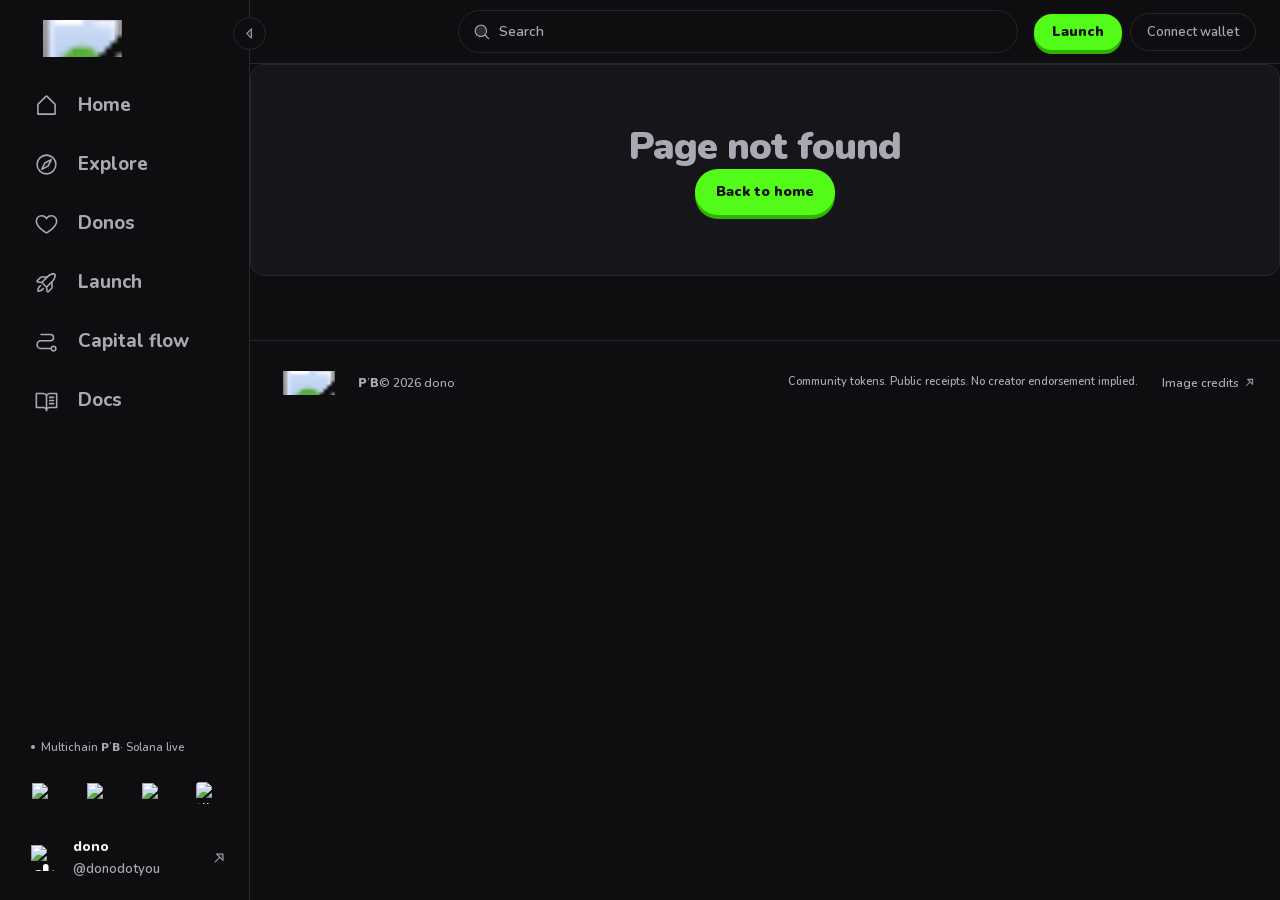
